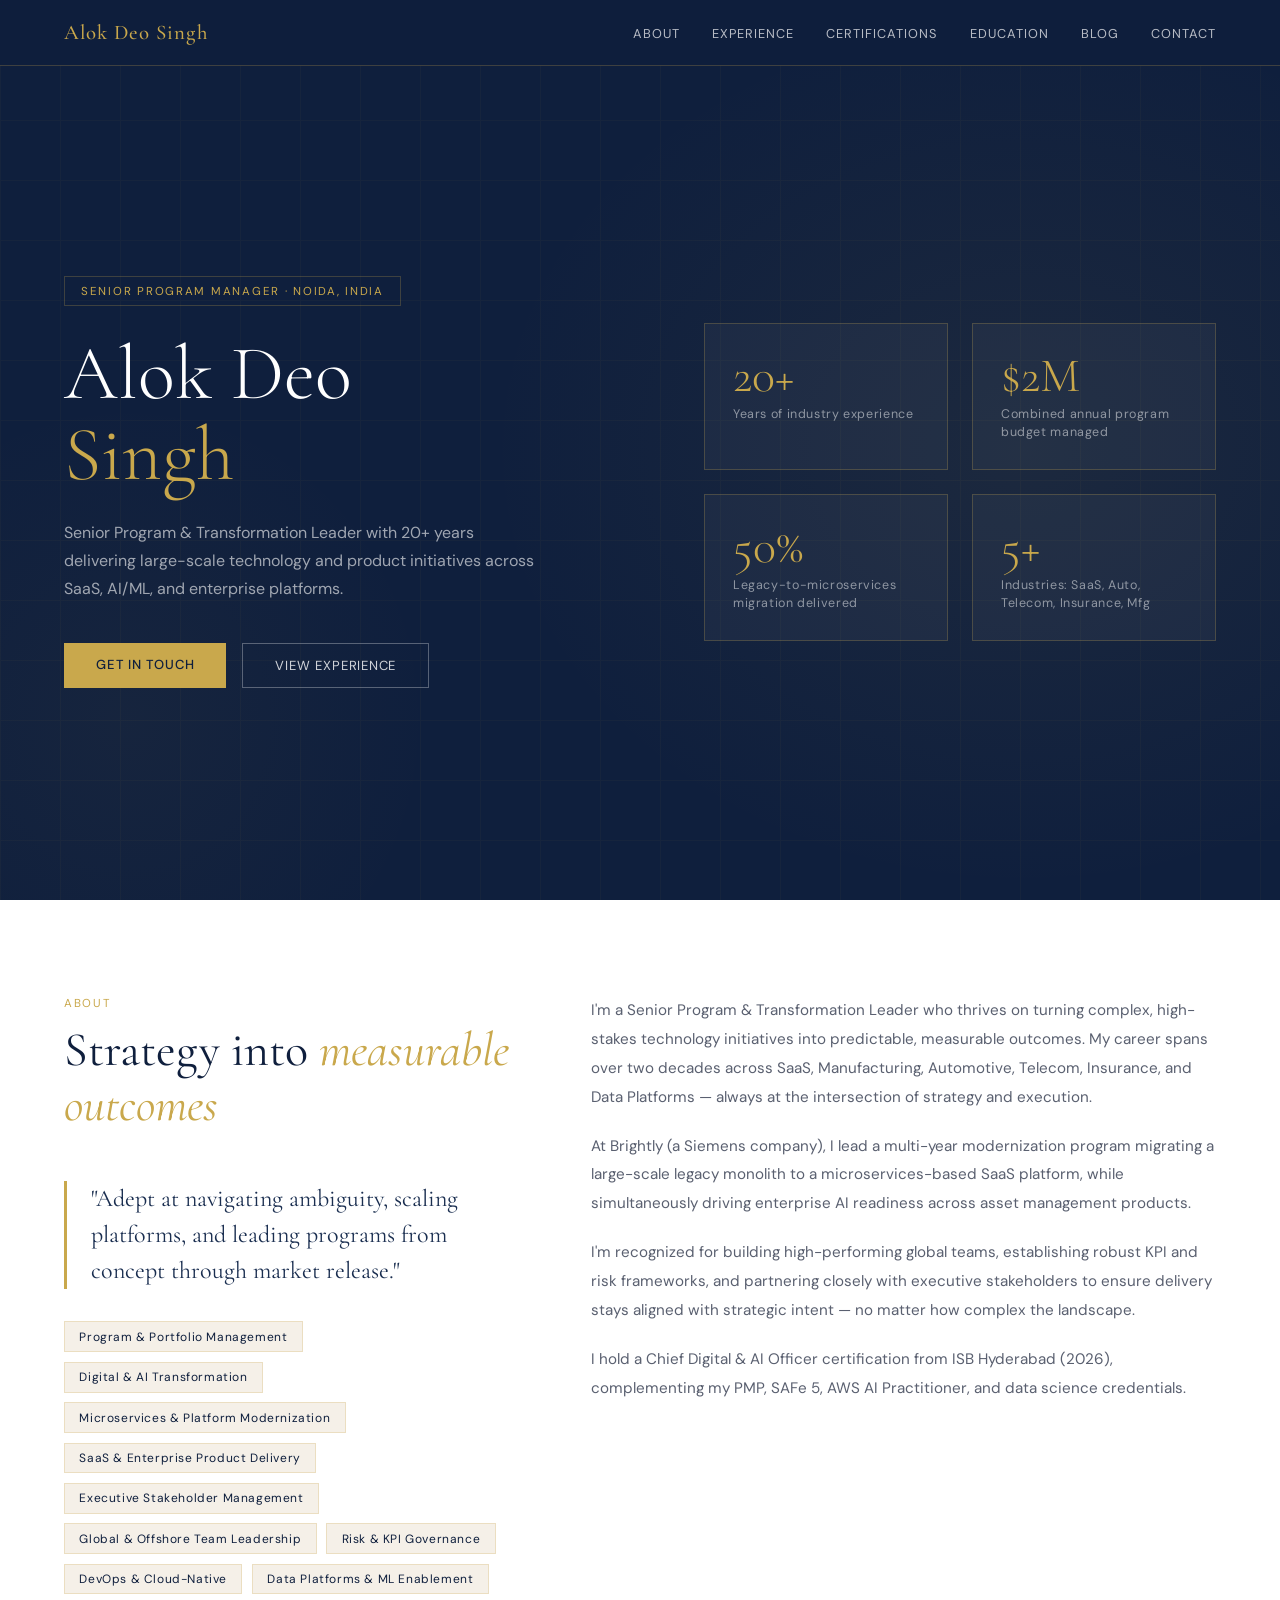
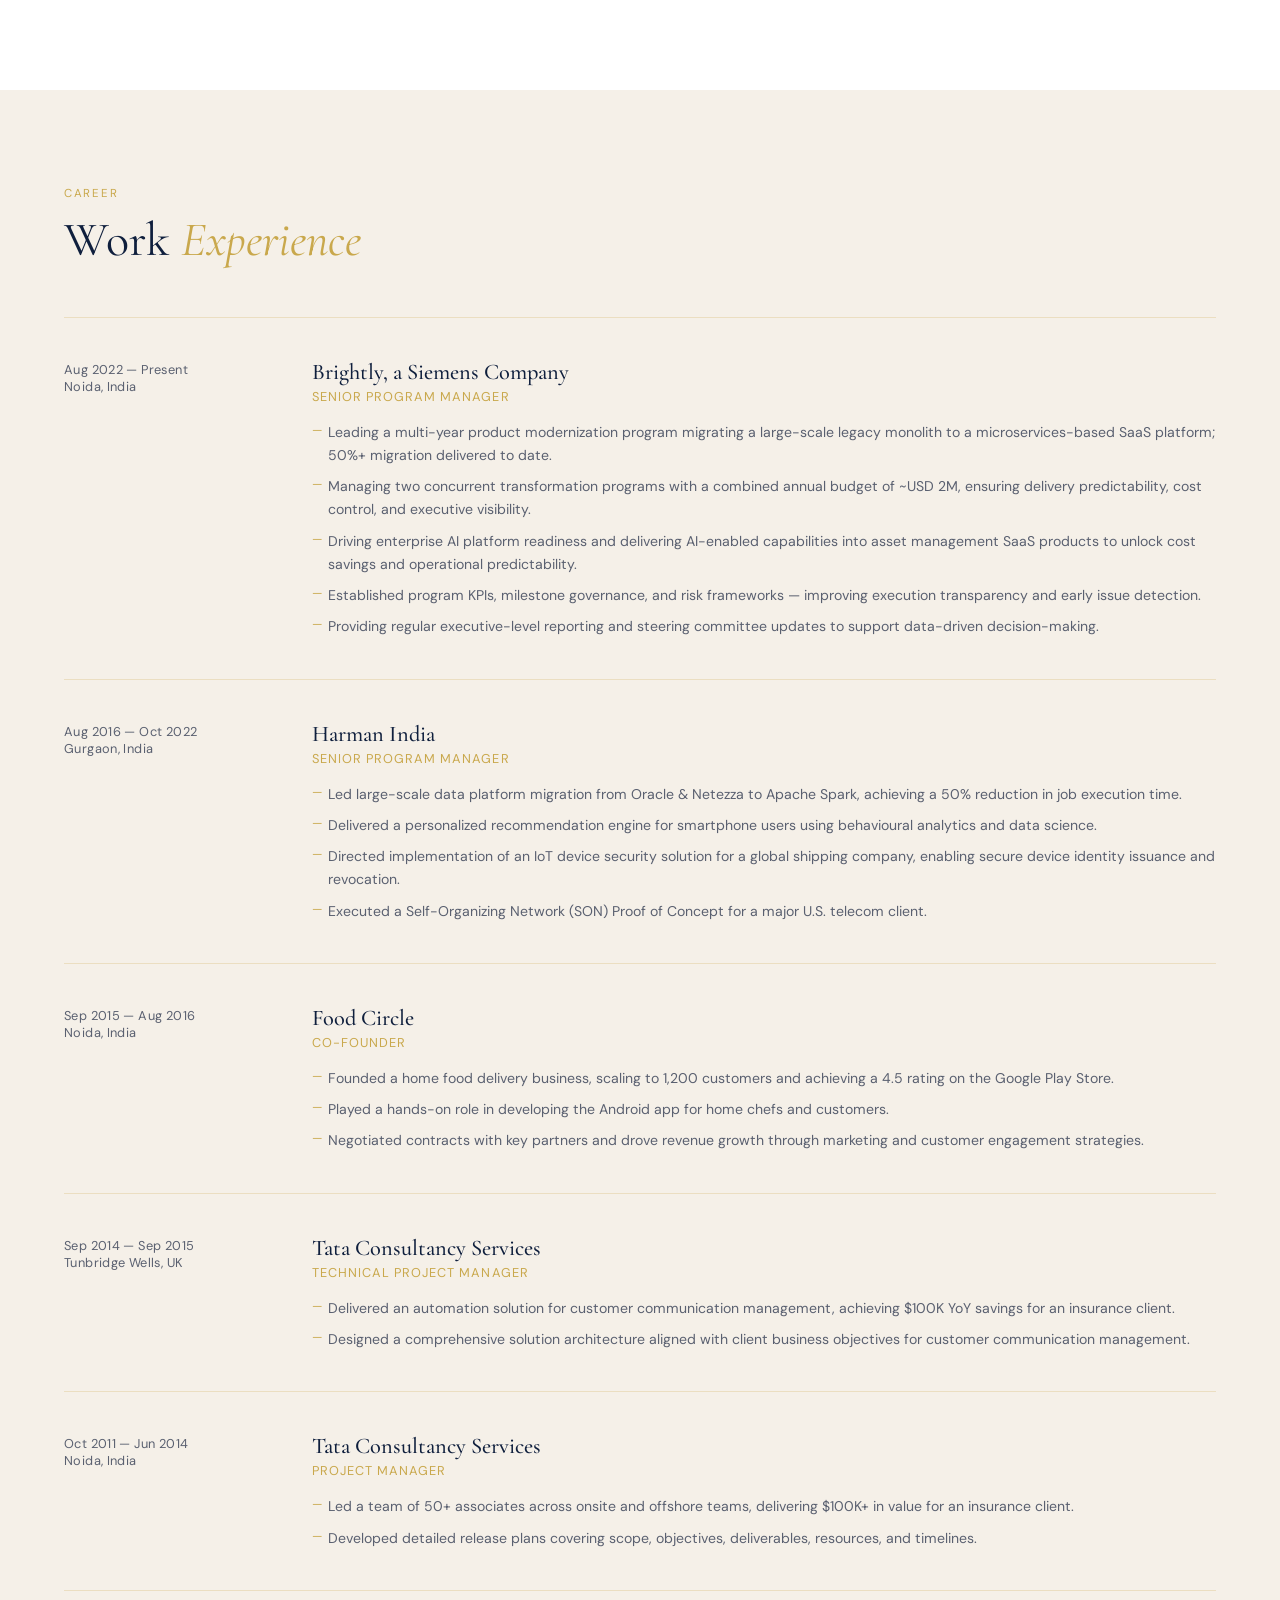
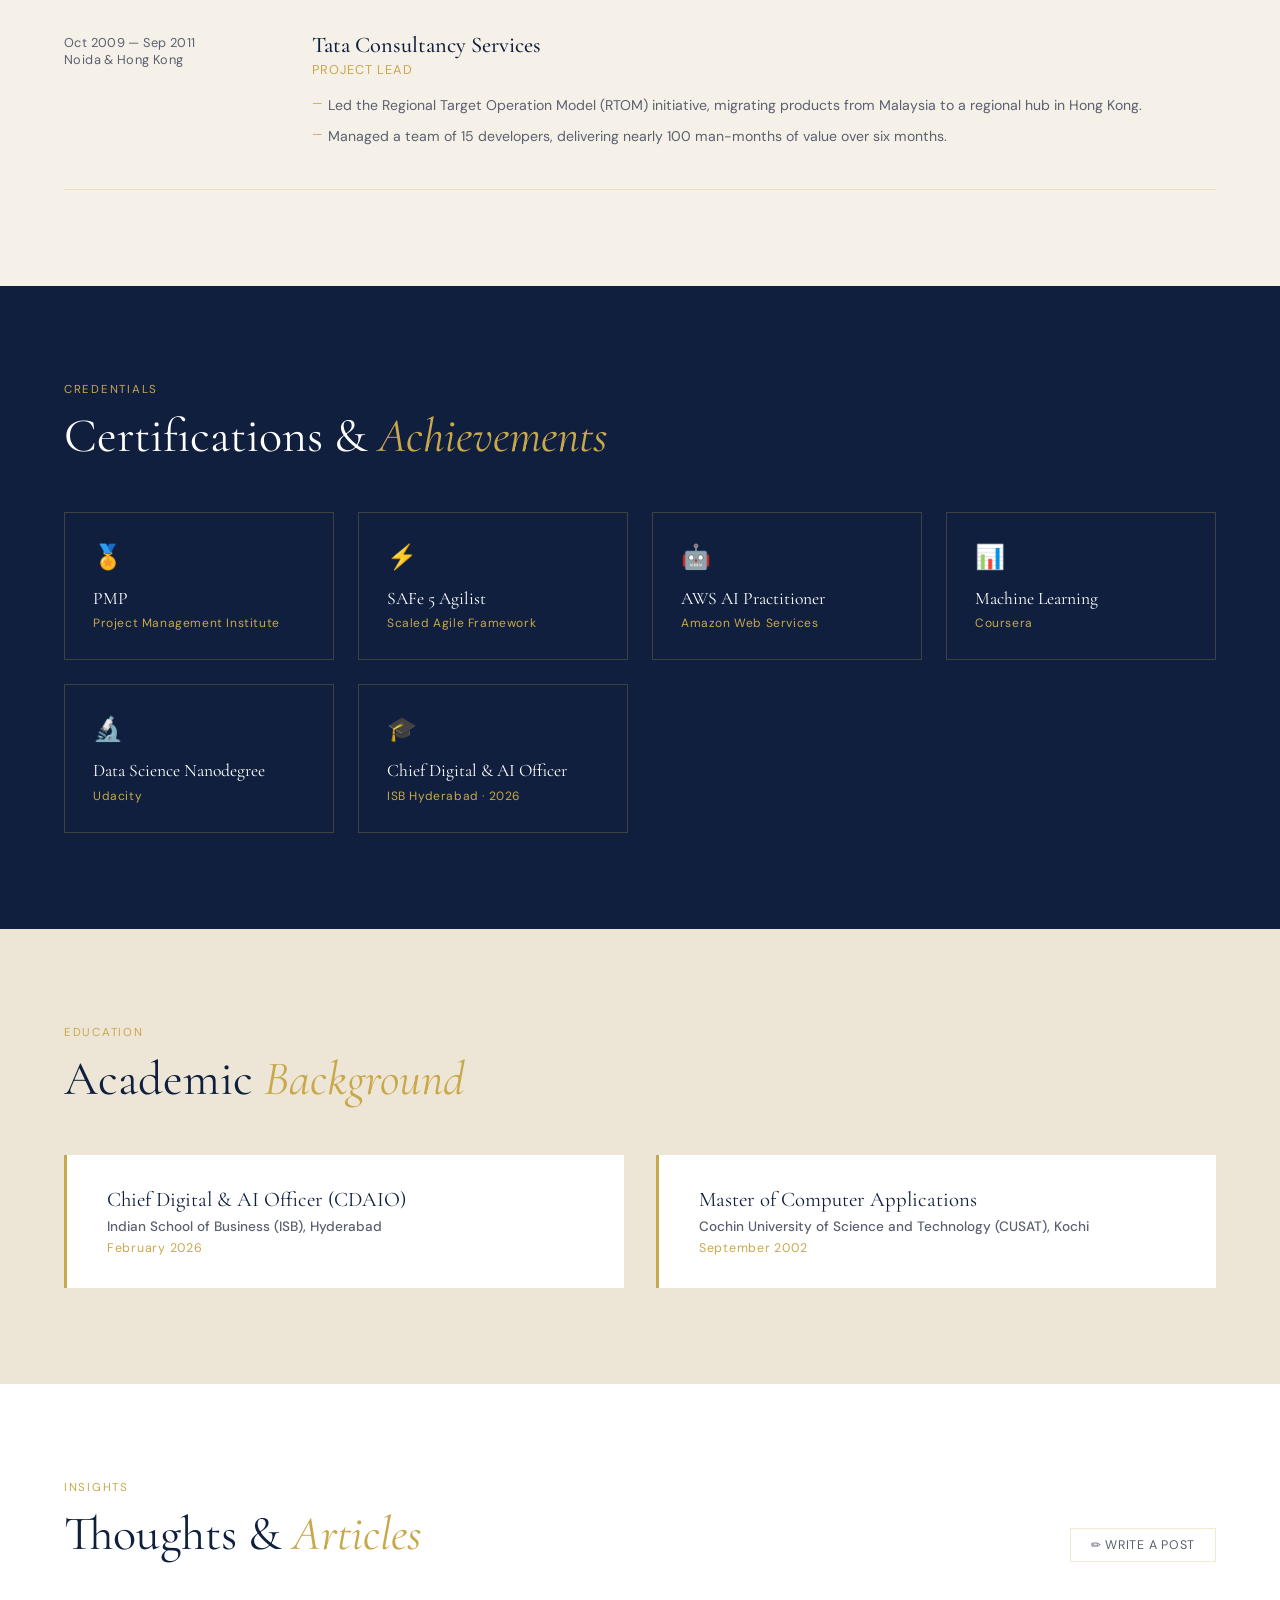
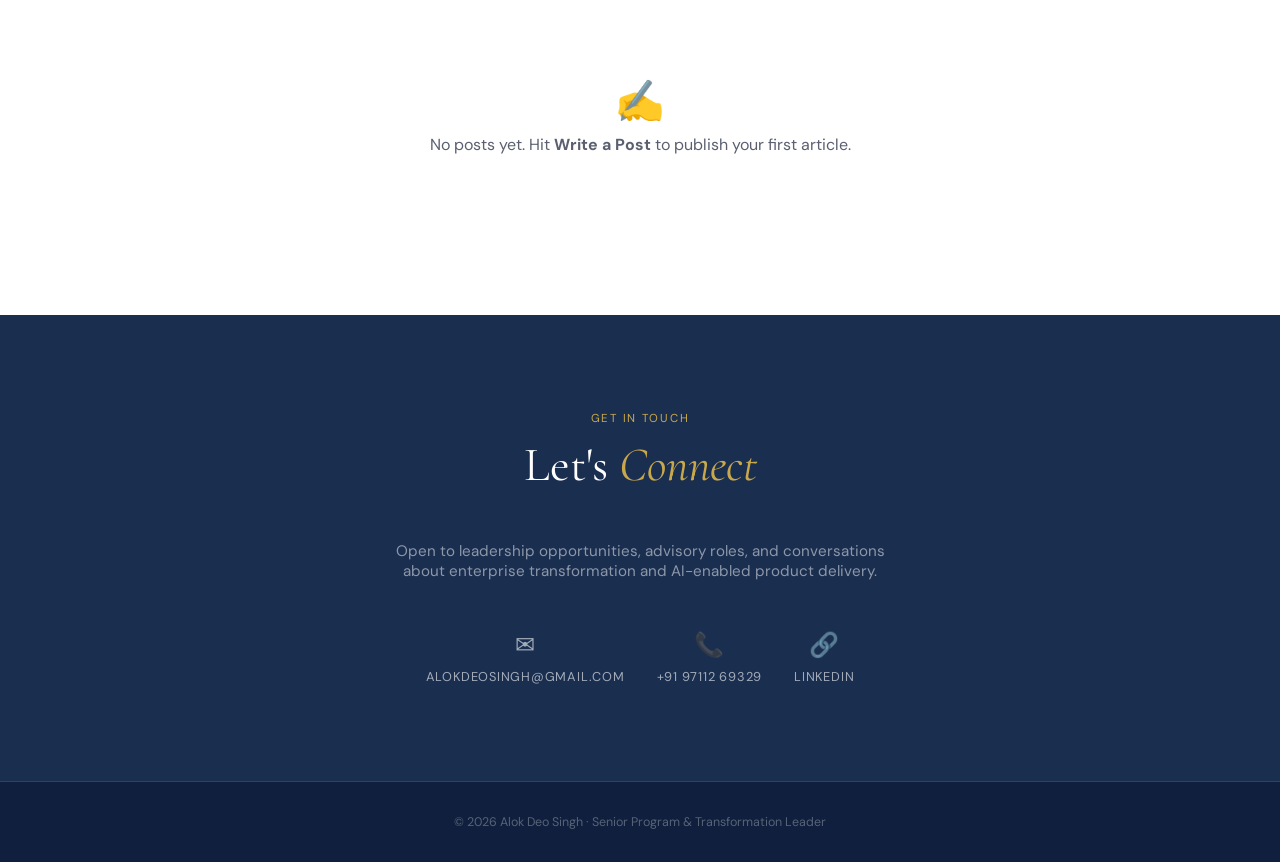
==== index.html @ 5bff9c7f "Add files via upload" ====
<!DOCTYPE html>
<html lang="en">
<head>
  <meta charset="UTF-8" />
  <meta name="viewport" content="width=device-width, initial-scale=1.0" />
  <title>Alok Deo Singh — Senior Program Manager</title>
  <meta name="description" content="Senior Program & Transformation Leader with 20+ years delivering large-scale technology and product initiatives across SaaS, AI, and enterprise platforms." />
  <link rel="preconnect" href="https://fonts.googleapis.com">
  <link rel="preconnect" href="https://fonts.gstatic.com" crossorigin>
  <link href="https://fonts.googleapis.com/css2?family=Cormorant+Garamond:wght@300;400;500;600&family=DM+Sans:wght@300;400;500&display=swap" rel="stylesheet">
  <style>
    *, *::before, *::after { box-sizing: border-box; margin: 0; padding: 0; }

    :root {
      --navy: #0f1f3d;
      --navy-mid: #1a2e50;
      --gold: #c9a84c;
      --gold-light: #e8c97a;
      --cream: #f5f0e8;
      --cream-dark: #ede6d6;
      --text: #1a1a2e;
      --text-muted: #5a6070;
      --white: #ffffff;
      --border: rgba(201,168,76,0.25);
    }

    html { scroll-behavior: smooth; }

    body {
      font-family: 'DM Sans', sans-serif;
      background: var(--cream);
      color: var(--text);
      overflow-x: hidden;
    }

    /* ── NAV ── */
    nav {
      position: fixed; top: 0; left: 0; right: 0; z-index: 100;
      display: flex; justify-content: space-between; align-items: center;
      padding: 1.25rem 4rem;
      background: rgba(15,31,61,0.96);
      backdrop-filter: blur(12px);
      border-bottom: 1px solid var(--border);
    }
    .nav-logo {
      font-family: 'Cormorant Garamond', serif;
      font-size: 1.3rem; font-weight: 500;
      color: var(--gold); letter-spacing: 0.05em;
      text-decoration: none;
    }
    .nav-links { display: flex; gap: 2rem; list-style: none; }
    .nav-links a {
      color: rgba(255,255,255,0.7); text-decoration: none;
      font-size: 0.8rem; letter-spacing: 0.08em; text-transform: uppercase;
      transition: color 0.2s;
    }
    .nav-links a:hover { color: var(--gold); }

    /* ── HERO ── */
    #hero {
      min-height: 100vh;
      background: var(--navy);
      display: grid; grid-template-columns: 1fr 1fr;
      align-items: center;
      padding: 8rem 4rem 4rem;
      position: relative; overflow: hidden;
    }
    .hero-bg {
      position: absolute; inset: 0;
      background:
        radial-gradient(ellipse 60% 70% at 80% 50%, rgba(201,168,76,0.07) 0%, transparent 70%),
        radial-gradient(ellipse 40% 60% at 10% 80%, rgba(201,168,76,0.04) 0%, transparent 60%);
    }
    .hero-grid-lines {
      position: absolute; inset: 0; opacity: 0.04;
      background-image: linear-gradient(var(--gold) 1px, transparent 1px),
        linear-gradient(90deg, var(--gold) 1px, transparent 1px);
      background-size: 60px 60px;
    }
    .hero-content { position: relative; z-index: 1; }
    .hero-tag {
      display: inline-block;
      font-size: 0.72rem; letter-spacing: 0.15em; text-transform: uppercase;
      color: var(--gold); border: 1px solid var(--border);
      padding: 0.4rem 1rem; margin-bottom: 1.75rem;
      opacity: 0; animation: fadeUp 0.7s 0.2s forwards;
    }
    .hero-name {
      font-family: 'Cormorant Garamond', serif;
      font-size: clamp(3.2rem, 6vw, 5.5rem);
      font-weight: 300; line-height: 1.05;
      color: var(--white); margin-bottom: 1.5rem;
      opacity: 0; animation: fadeUp 0.7s 0.4s forwards;
    }
    .hero-name span { color: var(--gold); display: block; }
    .hero-desc {
      font-size: 1rem; line-height: 1.75;
      color: rgba(255,255,255,0.6); max-width: 480px;
      margin-bottom: 2.5rem;
      opacity: 0; animation: fadeUp 0.7s 0.6s forwards;
    }
    .hero-ctas {
      display: flex; gap: 1rem; flex-wrap: wrap;
      opacity: 0; animation: fadeUp 0.7s 0.8s forwards;
    }
    .btn-primary {
      background: var(--gold); color: var(--navy);
      padding: 0.8rem 2rem; font-size: 0.82rem;
      letter-spacing: 0.06em; text-transform: uppercase;
      text-decoration: none; font-weight: 500;
      transition: background 0.2s, transform 0.2s;
    }
    .btn-primary:hover { background: var(--gold-light); transform: translateY(-2px); }
    .btn-outline {
      border: 1px solid rgba(255,255,255,0.3); color: rgba(255,255,255,0.8);
      padding: 0.8rem 2rem; font-size: 0.82rem;
      letter-spacing: 0.06em; text-transform: uppercase;
      text-decoration: none;
      transition: border-color 0.2s, color 0.2s, transform 0.2s;
    }
    .btn-outline:hover { border-color: var(--gold); color: var(--gold); transform: translateY(-2px); }

    .hero-stats {
      position: relative; z-index: 1;
      display: grid; grid-template-columns: 1fr 1fr;
      gap: 1.5rem; padding-left: 4rem;
      opacity: 0; animation: fadeUp 0.7s 1s forwards;
    }
    .stat-card {
      background: rgba(255,255,255,0.04);
      border: 1px solid var(--border);
      padding: 1.75rem;
    }
    .stat-num {
      font-family: 'Cormorant Garamond', serif;
      font-size: 3rem; font-weight: 300;
      color: var(--gold); line-height: 1;
      margin-bottom: 0.4rem;
    }
    .stat-label {
      font-size: 0.78rem; color: rgba(255,255,255,0.5);
      letter-spacing: 0.05em; line-height: 1.4;
    }

    /* ── SECTIONS ── */
    section { padding: 6rem 4rem; }
    .section-label {
      font-size: 0.72rem; letter-spacing: 0.15em; text-transform: uppercase;
      color: var(--gold); margin-bottom: 0.75rem;
    }
    .section-title {
      font-family: 'Cormorant Garamond', serif;
      font-size: clamp(2rem, 4vw, 3rem);
      font-weight: 400; color: var(--navy);
      line-height: 1.15; margin-bottom: 3rem;
    }
    .section-title em { font-style: italic; color: var(--gold); }

    /* ── ABOUT ── */
    #about { background: var(--white); }
    .about-grid { display: grid; grid-template-columns: 1fr 1.4fr; gap: 5rem; align-items: start; }
    .about-left { position: sticky; top: 6rem; }
    .about-tagline {
      font-family: 'Cormorant Garamond', serif;
      font-size: 1.5rem; font-weight: 400; line-height: 1.5;
      color: var(--navy-mid); margin-bottom: 2rem;
      border-left: 3px solid var(--gold); padding-left: 1.5rem;
    }
    .about-text { font-size: 0.95rem; line-height: 1.9; color: var(--text-muted); margin-bottom: 1.25rem; }
    .skills-grid { display: flex; flex-wrap: wrap; gap: 0.6rem; margin-top: 2rem; }
    .skill-tag {
      font-size: 0.75rem; letter-spacing: 0.05em;
      border: 1px solid var(--border);
      padding: 0.4rem 0.9rem; color: var(--navy);
      background: var(--cream);
    }

    /* ── EXPERIENCE ── */
    #experience { background: var(--cream); }
    .exp-list { display: flex; flex-direction: column; gap: 0; }
    .exp-item {
      display: grid; grid-template-columns: 200px 1fr;
      gap: 3rem; padding: 2.5rem 0;
      border-top: 1px solid var(--border);
      transition: background 0.2s;
    }
    .exp-item:last-child { border-bottom: 1px solid var(--border); }
    .exp-date { font-size: 0.8rem; color: var(--text-muted); padding-top: 0.2rem; letter-spacing: 0.03em; }
    .exp-company {
      font-family: 'Cormorant Garamond', serif;
      font-size: 1.4rem; color: var(--navy); font-weight: 500;
      margin-bottom: 0.2rem;
    }
    .exp-role {
      font-size: 0.8rem; color: var(--gold);
      letter-spacing: 0.08em; text-transform: uppercase;
      margin-bottom: 1rem;
    }
    .exp-bullets { list-style: none; display: flex; flex-direction: column; gap: 0.5rem; }
    .exp-bullets li {
      font-size: 0.88rem; color: var(--text-muted); line-height: 1.65;
      padding-left: 1rem; position: relative;
    }
    .exp-bullets li::before {
      content: '—'; position: absolute; left: 0;
      color: var(--gold); font-size: 0.75rem;
    }

    /* ── CERTIFICATIONS ── */
    #certifications { background: var(--navy); }
    #certifications .section-title { color: var(--white); }
    .cert-grid { display: grid; grid-template-columns: repeat(auto-fill, minmax(220px, 1fr)); gap: 1.5rem; }
    .cert-card {
      border: 1px solid var(--border);
      padding: 1.75rem;
      transition: background 0.2s, transform 0.2s;
    }
    .cert-card:hover { background: rgba(201,168,76,0.06); transform: translateY(-4px); }
    .cert-icon { font-size: 1.5rem; margin-bottom: 1rem; }
    .cert-name { font-family: 'Cormorant Garamond', serif; font-size: 1.1rem; color: var(--white); margin-bottom: 0.4rem; }
    .cert-issuer { font-size: 0.75rem; color: var(--gold); letter-spacing: 0.05em; }

    /* ── EDUCATION ── */
    #education { background: var(--cream-dark); }
    .edu-grid { display: grid; grid-template-columns: 1fr 1fr; gap: 2rem; }
    .edu-card {
      background: var(--white);
      border-left: 3px solid var(--gold);
      padding: 2rem 2.5rem;
    }
    .edu-degree { font-family: 'Cormorant Garamond', serif; font-size: 1.3rem; color: var(--navy); margin-bottom: 0.4rem; }
    .edu-school { font-size: 0.85rem; font-weight: 500; color: var(--text-muted); margin-bottom: 0.3rem; }
    .edu-year { font-size: 0.78rem; color: var(--gold); letter-spacing: 0.06em; }

    /* ── CONTACT ── */
    #contact {
      background: var(--navy-mid);
      text-align: center;
    }
    #contact .section-title { color: var(--white); }
    .contact-sub { font-size: 0.95rem; color: rgba(255,255,255,0.5); margin-bottom: 3rem; max-width: 500px; margin-left: auto; margin-right: auto; }
    .contact-links { display: flex; justify-content: center; gap: 2rem; flex-wrap: wrap; }
    .contact-link {
      display: flex; flex-direction: column; align-items: center; gap: 0.5rem;
      color: rgba(255,255,255,0.6); text-decoration: none;
      font-size: 0.8rem; letter-spacing: 0.06em; text-transform: uppercase;
      transition: color 0.2s;
    }
    .contact-link .ci { font-size: 1.5rem; }
    .contact-link:hover { color: var(--gold); }

    /* ── BLOG ── */
    #blog { background: var(--white); }
    .blog-header { display: flex; justify-content: space-between; align-items: flex-end; margin-bottom: 3rem; flex-wrap: wrap; gap: 1rem; }
    .blog-grid { display: grid; grid-template-columns: repeat(auto-fill, minmax(320px, 1fr)); gap: 2rem; }
    .blog-card {
      border: 1px solid var(--border); background: var(--cream);
      cursor: pointer; transition: transform 0.2s, box-shadow 0.2s;
      display: flex; flex-direction: column;
    }
    .blog-card:hover { transform: translateY(-4px); box-shadow: 0 12px 40px rgba(15,31,61,0.1); }
    .blog-card-img {
      width: 100%; height: 180px; object-fit: cover;
      background: var(--navy); display: flex; align-items: center; justify-content: center;
      font-size: 3rem;
    }
    .blog-card-body { padding: 1.5rem; flex: 1; display: flex; flex-direction: column; }
    .blog-meta { display: flex; gap: 0.75rem; align-items: center; margin-bottom: 0.75rem; flex-wrap: wrap; }
    .blog-tag {
      font-size: 0.68rem; letter-spacing: 0.08em; text-transform: uppercase;
      background: var(--navy); color: var(--gold); padding: 0.25rem 0.6rem;
    }
    .blog-date { font-size: 0.75rem; color: var(--text-muted); }
    .blog-title { font-family: 'Cormorant Garamond', serif; font-size: 1.25rem; color: var(--navy); margin-bottom: 0.6rem; line-height: 1.3; }
    .blog-excerpt { font-size: 0.85rem; color: var(--text-muted); line-height: 1.7; flex: 1; }
    .blog-read { margin-top: 1.25rem; font-size: 0.78rem; color: var(--gold); letter-spacing: 0.06em; text-transform: uppercase; }

    /* Blog modal */
    .blog-modal-overlay {
      display: none; position: fixed; inset: 0; z-index: 200;
      background: rgba(15,31,61,0.85); backdrop-filter: blur(6px);
      align-items: center; justify-content: center; padding: 2rem;
    }
    .blog-modal-overlay.open { display: flex; }
    .blog-modal {
      background: var(--white); max-width: 720px; width: 100%;
      max-height: 85vh; overflow-y: auto;
      padding: 3rem; position: relative;
    }
    .modal-close {
      position: absolute; top: 1.25rem; right: 1.25rem;
      background: none; border: none; font-size: 1.5rem;
      cursor: pointer; color: var(--text-muted);
      transition: color 0.2s;
    }
    .modal-close:hover { color: var(--navy); }
    .modal-tag { font-size: 0.7rem; letter-spacing: 0.1em; text-transform: uppercase; color: var(--gold); margin-bottom: 0.75rem; }
    .modal-title { font-family: 'Cormorant Garamond', serif; font-size: 2rem; color: var(--navy); margin-bottom: 0.5rem; line-height: 1.2; }
    .modal-date { font-size: 0.8rem; color: var(--text-muted); margin-bottom: 2rem; padding-bottom: 1.5rem; border-bottom: 1px solid var(--border); }
    .modal-body { font-size: 0.95rem; line-height: 1.9; color: var(--text-muted); white-space: pre-wrap; }

    /* Admin panel */
    .admin-toggle {
      background: none; border: 1px solid var(--border);
      color: var(--text-muted); font-size: 0.78rem;
      letter-spacing: 0.06em; text-transform: uppercase;
      padding: 0.5rem 1.25rem; cursor: pointer;
      transition: all 0.2s; font-family: 'DM Sans', sans-serif;
    }
    .admin-toggle:hover { border-color: var(--gold); color: var(--gold); }
    .admin-panel {
      display: none; background: var(--cream-dark);
      border: 1px solid var(--border); padding: 2rem;
      margin-bottom: 2.5rem;
    }
    .admin-panel.open { display: block; }
    .admin-panel h3 { font-family: 'Cormorant Garamond', serif; font-size: 1.3rem; color: var(--navy); margin-bottom: 1.5rem; }
    .admin-field { margin-bottom: 1rem; }
    .admin-field label { display: block; font-size: 0.75rem; letter-spacing: 0.07em; text-transform: uppercase; color: var(--text-muted); margin-bottom: 0.4rem; }
    .admin-field input, .admin-field textarea, .admin-field select {
      width: 100%; padding: 0.65rem 0.9rem;
      border: 1px solid var(--border); background: var(--white);
      font-family: 'DM Sans', sans-serif; font-size: 0.9rem;
      color: var(--text); outline: none;
      transition: border-color 0.2s;
    }
    .admin-field input:focus, .admin-field textarea:focus { border-color: var(--gold); }
    .admin-field textarea { min-height: 180px; resize: vertical; }
    .admin-row { display: grid; grid-template-columns: 1fr 1fr; gap: 1rem; }
    .btn-publish {
      background: var(--navy); color: var(--gold);
      border: none; padding: 0.75rem 2rem;
      font-size: 0.82rem; letter-spacing: 0.07em; text-transform: uppercase;
      cursor: pointer; font-family: 'DM Sans', sans-serif;
      transition: background 0.2s;
    }
    .btn-publish:hover { background: var(--navy-mid); }
    .btn-delete {
      background: none; border: 1px solid #e05a5a; color: #e05a5a;
      font-size: 0.7rem; padding: 0.2rem 0.6rem; cursor: pointer;
      letter-spacing: 0.05em; font-family: 'DM Sans', sans-serif;
      transition: all 0.2s; margin-top: 0.75rem; display: inline-block;
    }
    .btn-delete:hover { background: #e05a5a; color: white; }
    .empty-state { text-align: center; padding: 4rem 2rem; color: var(--text-muted); grid-column: 1/-1; }
    .empty-state p { font-size: 1rem; margin-top: 0.5rem; }

    /* ── FOOTER ── */
    footer {
      background: var(--navy);
      text-align: center; padding: 2rem;
      font-size: 0.78rem; color: rgba(255,255,255,0.3);
      border-top: 1px solid var(--border);
    }

    /* ── ANIMATIONS ── */
    @keyframes fadeUp {
      from { opacity: 0; transform: translateY(24px); }
      to   { opacity: 1; transform: translateY(0); }
    }

    /* ── RESPONSIVE ── */
    @media (max-width: 900px) {
      nav { padding: 1rem 1.5rem; }
      .nav-links { display: none; }
      #hero { grid-template-columns: 1fr; padding: 6rem 1.5rem 3rem; }
      .hero-stats { padding-left: 0; margin-top: 3rem; }
      section { padding: 4rem 1.5rem; }
      .about-grid { grid-template-columns: 1fr; gap: 2.5rem; }
      .about-left { position: static; }
      .exp-item { grid-template-columns: 1fr; gap: 0.5rem; }
      .edu-grid { grid-template-columns: 1fr; }
    }
  </style>
</head>
<body>

<!-- NAV -->
<nav>
  <a class="nav-logo" href="#">Alok Deo Singh</a>
  <ul class="nav-links">
    <li><a href="#about">About</a></li>
    <li><a href="#experience">Experience</a></li>
    <li><a href="#certifications">Certifications</a></li>
    <li><a href="#education">Education</a></li>
    <li><a href="#blog">Blog</a></li>
    <li><a href="#contact">Contact</a></li>
  </ul>
</nav>

<!-- HERO -->
<section id="hero">
  <div class="hero-bg"></div>
  <div class="hero-grid-lines"></div>
  <div class="hero-content">
    <div class="hero-tag">Senior Program Manager · Noida, India</div>
    <h1 class="hero-name">Alok Deo<span>Singh</span></h1>
    <p class="hero-desc">Senior Program & Transformation Leader with 20+ years delivering large-scale technology and product initiatives across SaaS, AI/ML, and enterprise platforms.</p>
    <div class="hero-ctas">
      <a href="mailto:alokdeosingh@gmail.com" class="btn-primary">Get in Touch</a>
      <a href="#experience" class="btn-outline">View Experience</a>
    </div>
  </div>
  <div class="hero-stats">
    <div class="stat-card">
      <div class="stat-num">20+</div>
      <div class="stat-label">Years of industry experience</div>
    </div>
    <div class="stat-card">
      <div class="stat-num">$2M</div>
      <div class="stat-label">Combined annual program budget managed</div>
    </div>
    <div class="stat-card">
      <div class="stat-num">50%</div>
      <div class="stat-label">Legacy-to-microservices migration delivered</div>
    </div>
    <div class="stat-card">
      <div class="stat-num">5+</div>
      <div class="stat-label">Industries: SaaS, Auto, Telecom, Insurance, Mfg</div>
    </div>
  </div>
</section>

<!-- ABOUT -->
<section id="about">
  <div class="about-grid">
    <div class="about-left">
      <div class="section-label">About</div>
      <h2 class="section-title">Strategy into <em>measurable outcomes</em></h2>
      <blockquote class="about-tagline">"Adept at navigating ambiguity, scaling platforms, and leading programs from concept through market release."</blockquote>
      <div class="skills-grid">
        <span class="skill-tag">Program & Portfolio Management</span>
        <span class="skill-tag">Digital & AI Transformation</span>
        <span class="skill-tag">Microservices & Platform Modernization</span>
        <span class="skill-tag">SaaS & Enterprise Product Delivery</span>
        <span class="skill-tag">Executive Stakeholder Management</span>
        <span class="skill-tag">Global & Offshore Team Leadership</span>
        <span class="skill-tag">Risk & KPI Governance</span>
        <span class="skill-tag">DevOps & Cloud-Native</span>
        <span class="skill-tag">Data Platforms & ML Enablement</span>
      </div>
    </div>
    <div>
      <p class="about-text">I'm a Senior Program & Transformation Leader who thrives on turning complex, high-stakes technology initiatives into predictable, measurable outcomes. My career spans over two decades across SaaS, Manufacturing, Automotive, Telecom, Insurance, and Data Platforms — always at the intersection of strategy and execution.</p>
      <p class="about-text">At Brightly (a Siemens company), I lead a multi-year modernization program migrating a large-scale legacy monolith to a microservices-based SaaS platform, while simultaneously driving enterprise AI readiness across asset management products.</p>
      <p class="about-text">I'm recognized for building high-performing global teams, establishing robust KPI and risk frameworks, and partnering closely with executive stakeholders to ensure delivery stays aligned with strategic intent — no matter how complex the landscape.</p>
      <p class="about-text">I hold a Chief Digital & AI Officer certification from ISB Hyderabad (2026), complementing my PMP, SAFe 5, AWS AI Practitioner, and data science credentials.</p>
    </div>
  </div>
</section>

<!-- EXPERIENCE -->
<section id="experience">
  <div class="section-label">Career</div>
  <h2 class="section-title">Work <em>Experience</em></h2>
  <div class="exp-list">

    <div class="exp-item">
      <div class="exp-date">Aug 2022 — Present<br>Noida, India</div>
      <div>
        <div class="exp-company">Brightly, a Siemens Company</div>
        <div class="exp-role">Senior Program Manager</div>
        <ul class="exp-bullets">
          <li>Leading a multi-year product modernization program migrating a large-scale legacy monolith to a microservices-based SaaS platform; 50%+ migration delivered to date.</li>
          <li>Managing two concurrent transformation programs with a combined annual budget of ~USD 2M, ensuring delivery predictability, cost control, and executive visibility.</li>
          <li>Driving enterprise AI platform readiness and delivering AI-enabled capabilities into asset management SaaS products to unlock cost savings and operational predictability.</li>
          <li>Established program KPIs, milestone governance, and risk frameworks — improving execution transparency and early issue detection.</li>
          <li>Providing regular executive-level reporting and steering committee updates to support data-driven decision-making.</li>
        </ul>
      </div>
    </div>

    <div class="exp-item">
      <div class="exp-date">Aug 2016 — Oct 2022<br>Gurgaon, India</div>
      <div>
        <div class="exp-company">Harman India</div>
        <div class="exp-role">Senior Program Manager</div>
        <ul class="exp-bullets">
          <li>Led large-scale data platform migration from Oracle & Netezza to Apache Spark, achieving a 50% reduction in job execution time.</li>
          <li>Delivered a personalized recommendation engine for smartphone users using behavioural analytics and data science.</li>
          <li>Directed implementation of an IoT device security solution for a global shipping company, enabling secure device identity issuance and revocation.</li>
          <li>Executed a Self-Organizing Network (SON) Proof of Concept for a major U.S. telecom client.</li>
        </ul>
      </div>
    </div>

    <div class="exp-item">
      <div class="exp-date">Sep 2015 — Aug 2016<br>Noida, India</div>
      <div>
        <div class="exp-company">Food Circle</div>
        <div class="exp-role">Co-Founder</div>
        <ul class="exp-bullets">
          <li>Founded a home food delivery business, scaling to 1,200 customers and achieving a 4.5 rating on the Google Play Store.</li>
          <li>Played a hands-on role in developing the Android app for home chefs and customers.</li>
          <li>Negotiated contracts with key partners and drove revenue growth through marketing and customer engagement strategies.</li>
        </ul>
      </div>
    </div>

    <div class="exp-item">
      <div class="exp-date">Sep 2014 — Sep 2015<br>Tunbridge Wells, UK</div>
      <div>
        <div class="exp-company">Tata Consultancy Services</div>
        <div class="exp-role">Technical Project Manager</div>
        <ul class="exp-bullets">
          <li>Delivered an automation solution for customer communication management, achieving $100K YoY savings for an insurance client.</li>
          <li>Designed a comprehensive solution architecture aligned with client business objectives for customer communication management.</li>
        </ul>
      </div>
    </div>

    <div class="exp-item">
      <div class="exp-date">Oct 2011 — Jun 2014<br>Noida, India</div>
      <div>
        <div class="exp-company">Tata Consultancy Services</div>
        <div class="exp-role">Project Manager</div>
        <ul class="exp-bullets">
          <li>Led a team of 50+ associates across onsite and offshore teams, delivering $100K+ in value for an insurance client.</li>
          <li>Developed detailed release plans covering scope, objectives, deliverables, resources, and timelines.</li>
        </ul>
      </div>
    </div>

    <div class="exp-item">
      <div class="exp-date">Oct 2009 — Sep 2011<br>Noida & Hong Kong</div>
      <div>
        <div class="exp-company">Tata Consultancy Services</div>
        <div class="exp-role">Project Lead</div>
        <ul class="exp-bullets">
          <li>Led the Regional Target Operation Model (RTOM) initiative, migrating products from Malaysia to a regional hub in Hong Kong.</li>
          <li>Managed a team of 15 developers, delivering nearly 100 man-months of value over six months.</li>
        </ul>
      </div>
    </div>

  </div>
</section>

<!-- CERTIFICATIONS -->
<section id="certifications">
  <div class="section-label">Credentials</div>
  <h2 class="section-title" style="color:var(--white);">Certifications & <em>Achievements</em></h2>
  <div class="cert-grid">
    <div class="cert-card">
      <div class="cert-icon">🏅</div>
      <div class="cert-name">PMP</div>
      <div class="cert-issuer">Project Management Institute</div>
    </div>
    <div class="cert-card">
      <div class="cert-icon">⚡</div>
      <div class="cert-name">SAFe 5 Agilist</div>
      <div class="cert-issuer">Scaled Agile Framework</div>
    </div>
    <div class="cert-card">
      <div class="cert-icon">🤖</div>
      <div class="cert-name">AWS AI Practitioner</div>
      <div class="cert-issuer">Amazon Web Services</div>
    </div>
    <div class="cert-card">
      <div class="cert-icon">📊</div>
      <div class="cert-name">Machine Learning</div>
      <div class="cert-issuer">Coursera</div>
    </div>
    <div class="cert-card">
      <div class="cert-icon">🔬</div>
      <div class="cert-name">Data Science Nanodegree</div>
      <div class="cert-issuer">Udacity</div>
    </div>
    <div class="cert-card">
      <div class="cert-icon">🎓</div>
      <div class="cert-name">Chief Digital & AI Officer</div>
      <div class="cert-issuer">ISB Hyderabad · 2026</div>
    </div>
  </div>
</section>

<!-- EDUCATION -->
<section id="education">
  <div class="section-label">Education</div>
  <h2 class="section-title">Academic <em>Background</em></h2>
  <div class="edu-grid">
    <div class="edu-card">
      <div class="edu-degree">Chief Digital & AI Officer (CDAIO)</div>
      <div class="edu-school">Indian School of Business (ISB), Hyderabad</div>
      <div class="edu-year">February 2026</div>
    </div>
    <div class="edu-card">
      <div class="edu-degree">Master of Computer Applications</div>
      <div class="edu-school">Cochin University of Science and Technology (CUSAT), Kochi</div>
      <div class="edu-year">September 2002</div>
    </div>
  </div>
</section>

<!-- BLOG -->
<section id="blog">
  <div class="blog-header">
    <div>
      <div class="section-label">Insights</div>
      <h2 class="section-title" style="margin-bottom:0">Thoughts & <em>Articles</em></h2>
    </div>
    <button class="admin-toggle" onclick="toggleAdmin()">✏ Write a Post</button>
  </div>

  <!-- Admin panel -->
  <div class="admin-panel" id="adminPanel">
    <h3>New Blog Post</h3>
    <div class="admin-row">
      <div class="admin-field">
        <label>Title *</label>
        <input type="text" id="postTitle" placeholder="e.g. Why KPI governance matters" />
      </div>
      <div class="admin-field">
        <label>Category</label>
        <select id="postCategory">
          <option>Program Management</option>
          <option>AI & Digital</option>
          <option>Leadership</option>
          <option>SaaS & Product</option>
          <option>Career</option>
          <option>Reflection</option>
        </select>
      </div>
    </div>
    <div class="admin-field">
      <label>Excerpt (1–2 sentences shown on card)</label>
      <input type="text" id="postExcerpt" placeholder="Short preview of your post..." />
    </div>
    <div class="admin-field">
      <label>Full Content *</label>
      <textarea id="postContent" placeholder="Write your full post here..."></textarea>
    </div>
    <div class="admin-field">
      <label>Emoji / Icon (shown on card)</label>
      <input type="text" id="postEmoji" placeholder="e.g. 🚀" style="width:80px" />
    </div>
    <button class="btn-publish" onclick="publishPost()">Publish Post</button>
  </div>

  <!-- Blog grid -->
  <div class="blog-grid" id="blogGrid">
    <div class="empty-state" id="emptyState">
      <div style="font-size:2.5rem">✍️</div>
      <p>No posts yet. Hit <strong>Write a Post</strong> to publish your first article.</p>
    </div>
  </div>
</section>

<!-- Blog Modal -->
<div class="blog-modal-overlay" id="blogModal" onclick="closeModal(event)">
  <div class="blog-modal">
    <button class="modal-close" onclick="closeBlogModal()">✕</button>
    <div class="modal-tag" id="modalTag"></div>
    <h2 class="modal-title" id="modalTitle"></h2>
    <div class="modal-date" id="modalDate"></div>
    <div class="modal-body" id="modalBody"></div>
  </div>
</div>

<!-- CONTACT -->

<section id="contact">
  <div class="section-label">Get in Touch</div>
  <h2 class="section-title">Let's <em>Connect</em></h2>
  <p class="contact-sub">Open to leadership opportunities, advisory roles, and conversations about enterprise transformation and AI-enabled product delivery.</p>
  <div class="contact-links">
    <a href="mailto:alokdeosingh@gmail.com" class="contact-link">
      <span class="ci">✉</span>
      <span>alokdeosingh@gmail.com</span>
    </a>
    <a href="tel:+919711269329" class="contact-link">
      <span class="ci">📞</span>
      <span>+91 97112 69329</span>
    </a>
    <a href="https://linkedin.com/in/alokdeosingh" target="_blank" class="contact-link">
      <span class="ci">🔗</span>
      <span>LinkedIn</span>
    </a>
  </div>
</section>

<!-- FOOTER -->
<footer>
  <p>© 2026 Alok Deo Singh · Senior Program & Transformation Leader</p>
</footer>

<script>
  // ── STORAGE KEY ──
  const STORAGE_KEY = 'alok_blog_posts';

  // ── LOAD POSTS ──
  function loadPosts() {
    try {
      const raw = localStorage.getItem(STORAGE_KEY);
      return raw ? JSON.parse(raw) : [];
    } catch { return []; }
  }

  function savePosts(posts) {
    localStorage.setItem(STORAGE_KEY, JSON.stringify(posts));
  }

  // ── RENDER ──
  function renderPosts() {
    const posts = loadPosts();
    const grid = document.getElementById('blogGrid');
    const empty = document.getElementById('emptyState');
    // Remove old cards (keep empty state)
    grid.querySelectorAll('.blog-card').forEach(c => c.remove());

    if (posts.length === 0) {
      empty.style.display = 'block';
      return;
    }
    empty.style.display = 'none';

    [...posts].reverse().forEach((post, idx) => {
      const realIdx = posts.length - 1 - idx;
      const card = document.createElement('div');
      card.className = 'blog-card';
      card.innerHTML = `
        <div class="blog-card-img">${post.emoji || '📝'}</div>
        <div class="blog-card-body">
          <div class="blog-meta">
            <span class="blog-tag">${post.category}</span>
            <span class="blog-date">${post.date}</span>
          </div>
          <div class="blog-title">${post.title}</div>
          <div class="blog-excerpt">${post.excerpt || post.content.slice(0, 120) + '...'}</div>
          <div class="blog-read">Read more →</div>
          <button class="btn-delete" onclick="deletePost(event, ${realIdx})">🗑 Delete</button>
        </div>
      `;
      card.querySelector('.blog-read').addEventListener('click', () => openPost(realIdx));
      card.querySelector('.blog-title').addEventListener('click', () => openPost(realIdx));
      grid.appendChild(card);
    });
  }

  // ── OPEN POST ──
  function openPost(idx) {
    const posts = loadPosts();
    const post = posts[idx];
    document.getElementById('modalTag').textContent = post.category;
    document.getElementById('modalTitle').textContent = post.title;
    document.getElementById('modalDate').textContent = post.date;
    document.getElementById('modalBody').textContent = post.content;
    document.getElementById('blogModal').classList.add('open');
    document.body.style.overflow = 'hidden';
  }

  function closeModal(e) {
    if (e.target === document.getElementById('blogModal')) closeBlogModal();
  }
  function closeBlogModal() {
    document.getElementById('blogModal').classList.remove('open');
    document.body.style.overflow = '';
  }

  // ── PUBLISH ──
  function publishPost() {
    const title = document.getElementById('postTitle').value.trim();
    const content = document.getElementById('postContent').value.trim();
    if (!title || !content) { alert('Title and content are required.'); return; }

    const posts = loadPosts();
    posts.push({
      title,
      category: document.getElementById('postCategory').value,
      excerpt: document.getElementById('postExcerpt').value.trim(),
      content,
      emoji: document.getElementById('postEmoji').value.trim() || '📝',
      date: new Date().toLocaleDateString('en-IN', { day: 'numeric', month: 'long', year: 'numeric' })
    });
    savePosts(posts);
    // Clear form
    ['postTitle','postExcerpt','postContent','postEmoji'].forEach(id => document.getElementById(id).value = '');
    document.getElementById('adminPanel').classList.remove('open');
    renderPosts();
  }

  // ── DELETE ──
  function deletePost(e, idx) {
    e.stopPropagation();
    if (!confirm('Delete this post?')) return;
    const posts = loadPosts();
    posts.splice(idx, 1);
    savePosts(posts);
    renderPosts();
  }

  // ── TOGGLE ADMIN ──
  function toggleAdmin() {
    document.getElementById('adminPanel').classList.toggle('open');
  }

  // ── INIT ──
  renderPosts();
</script>
</body>
</html>
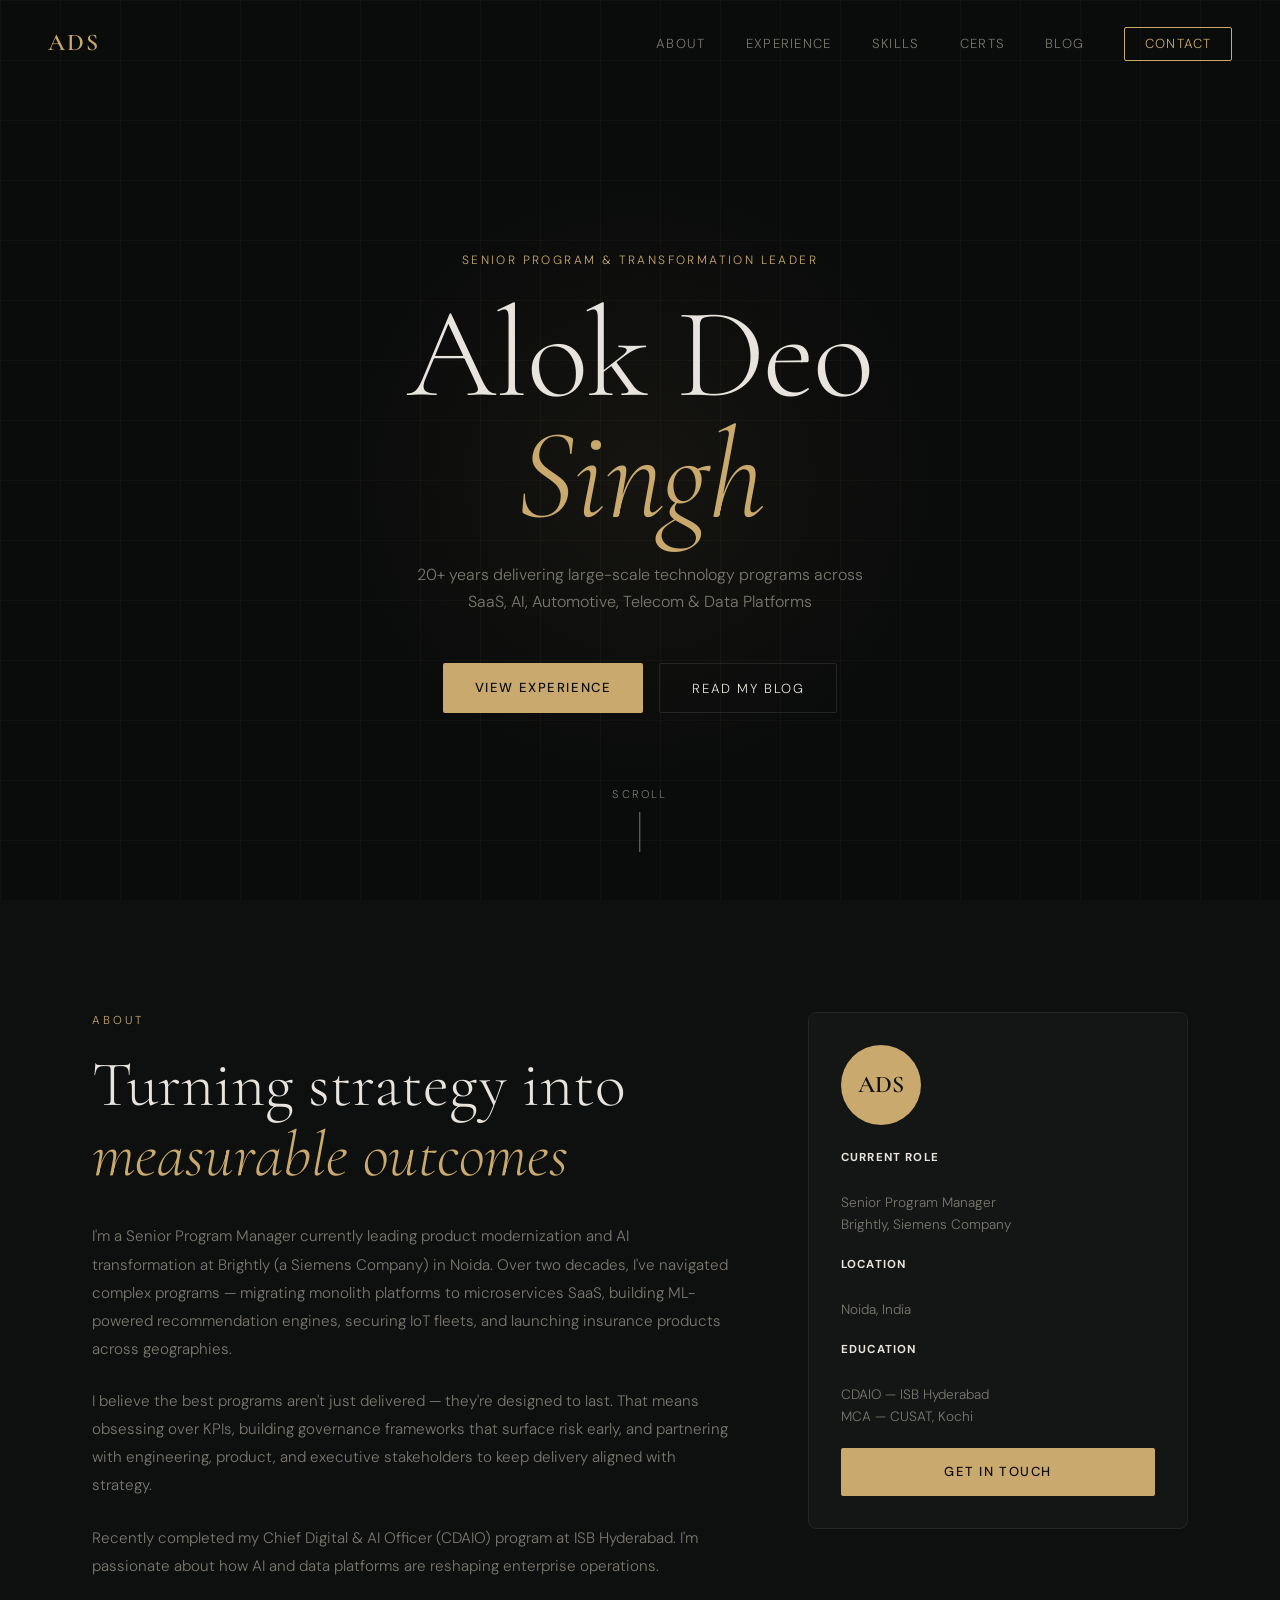
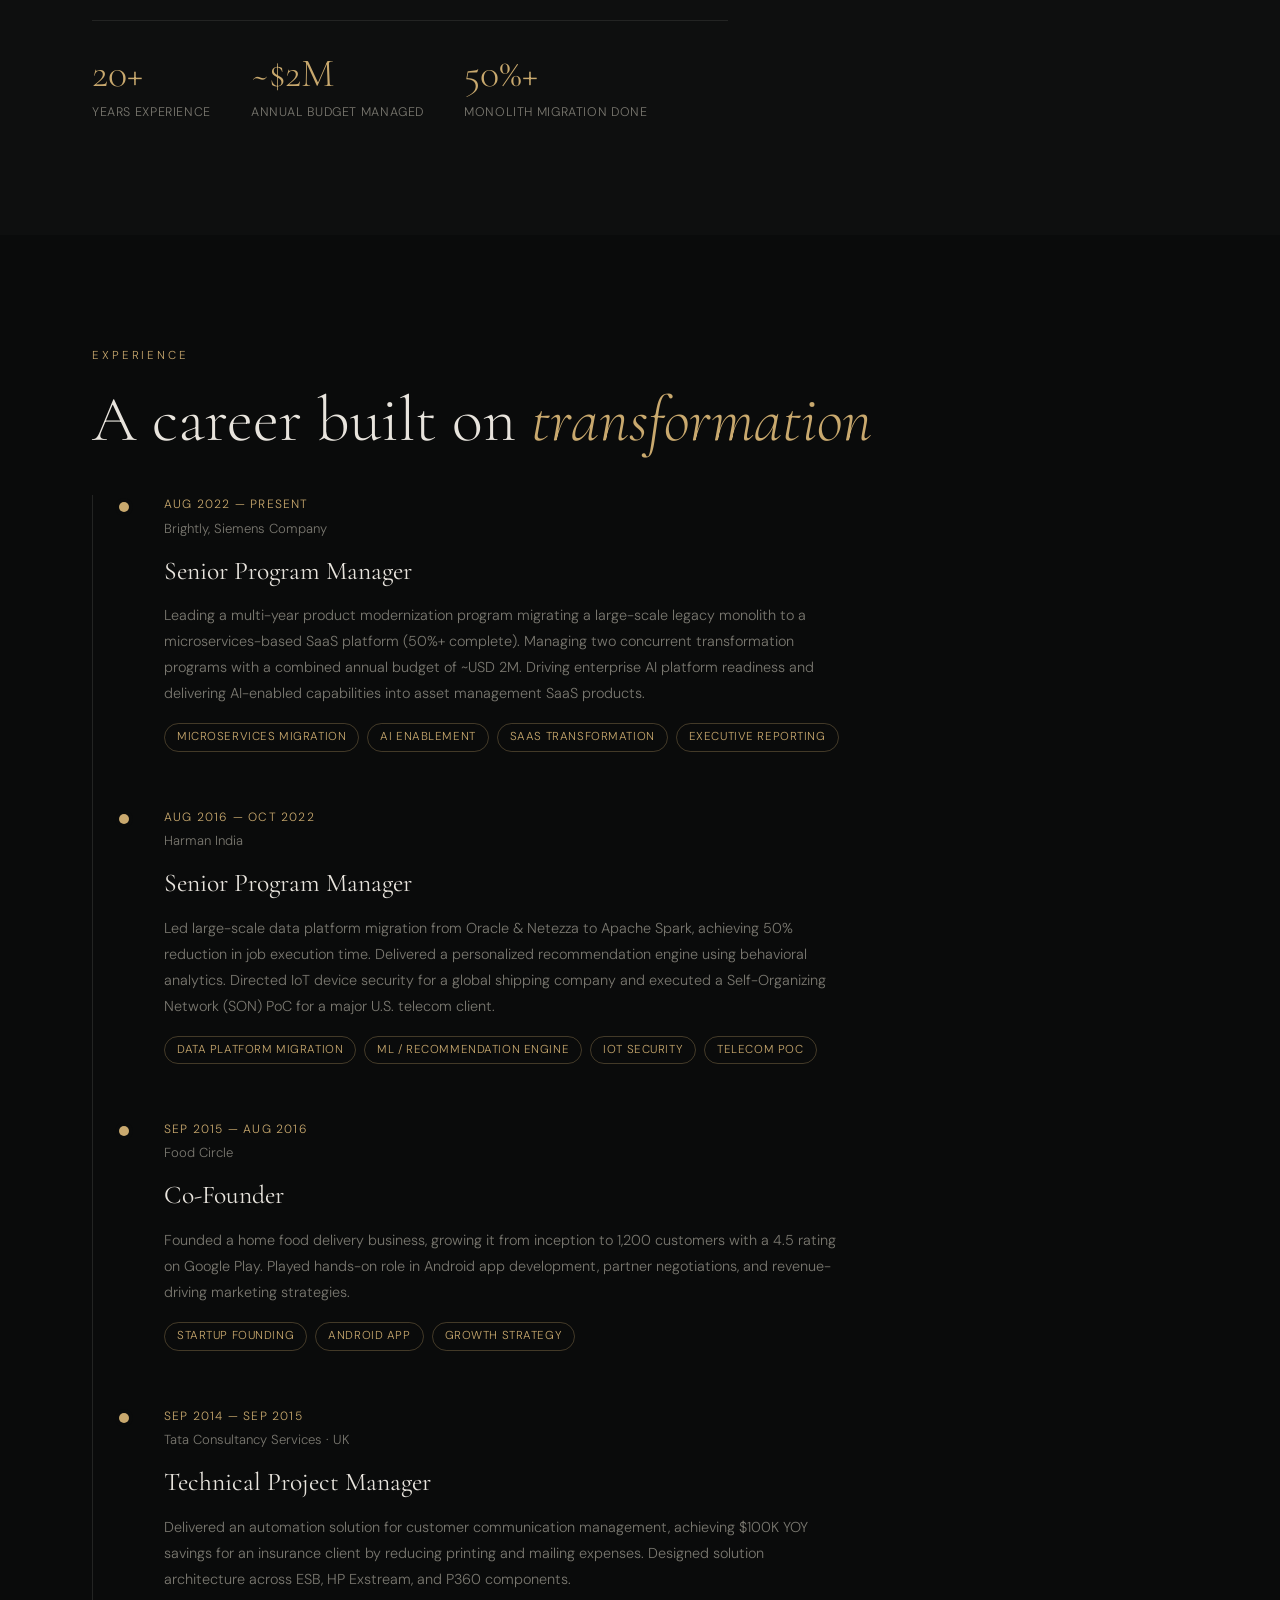
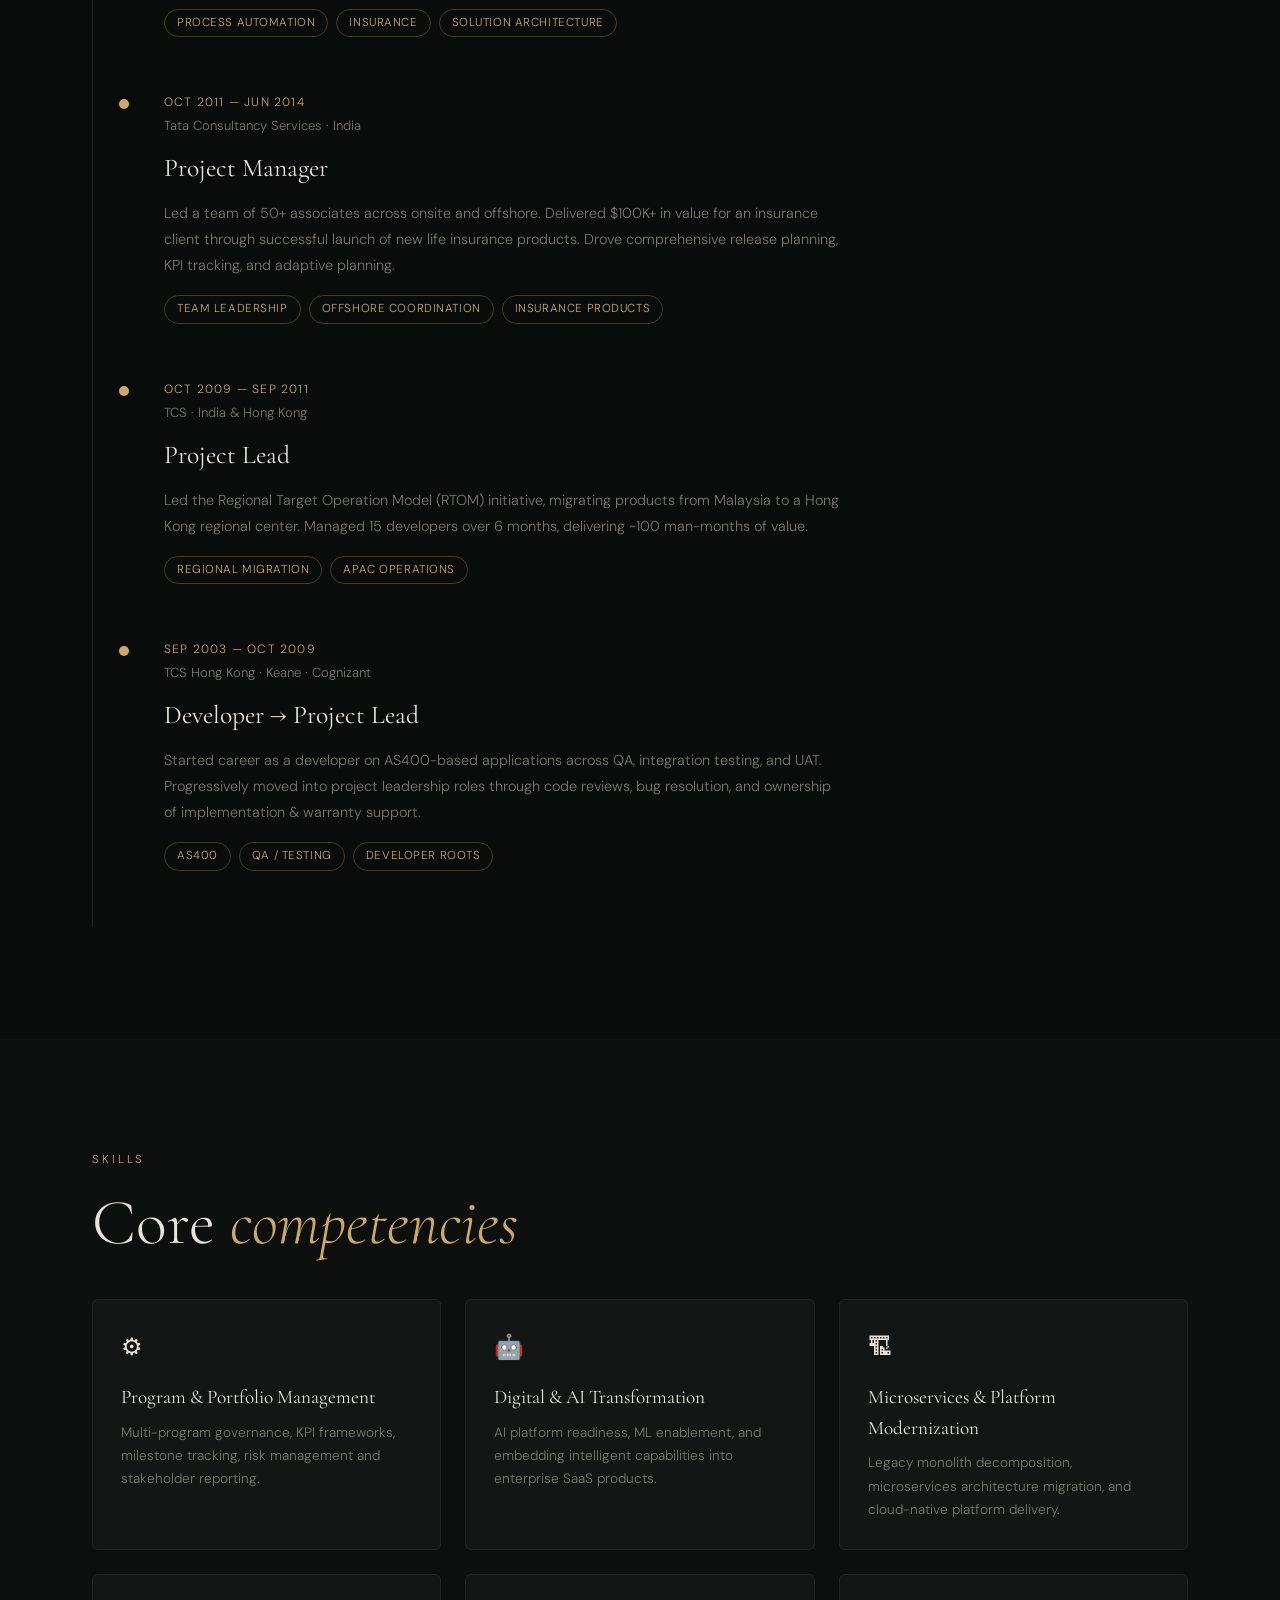
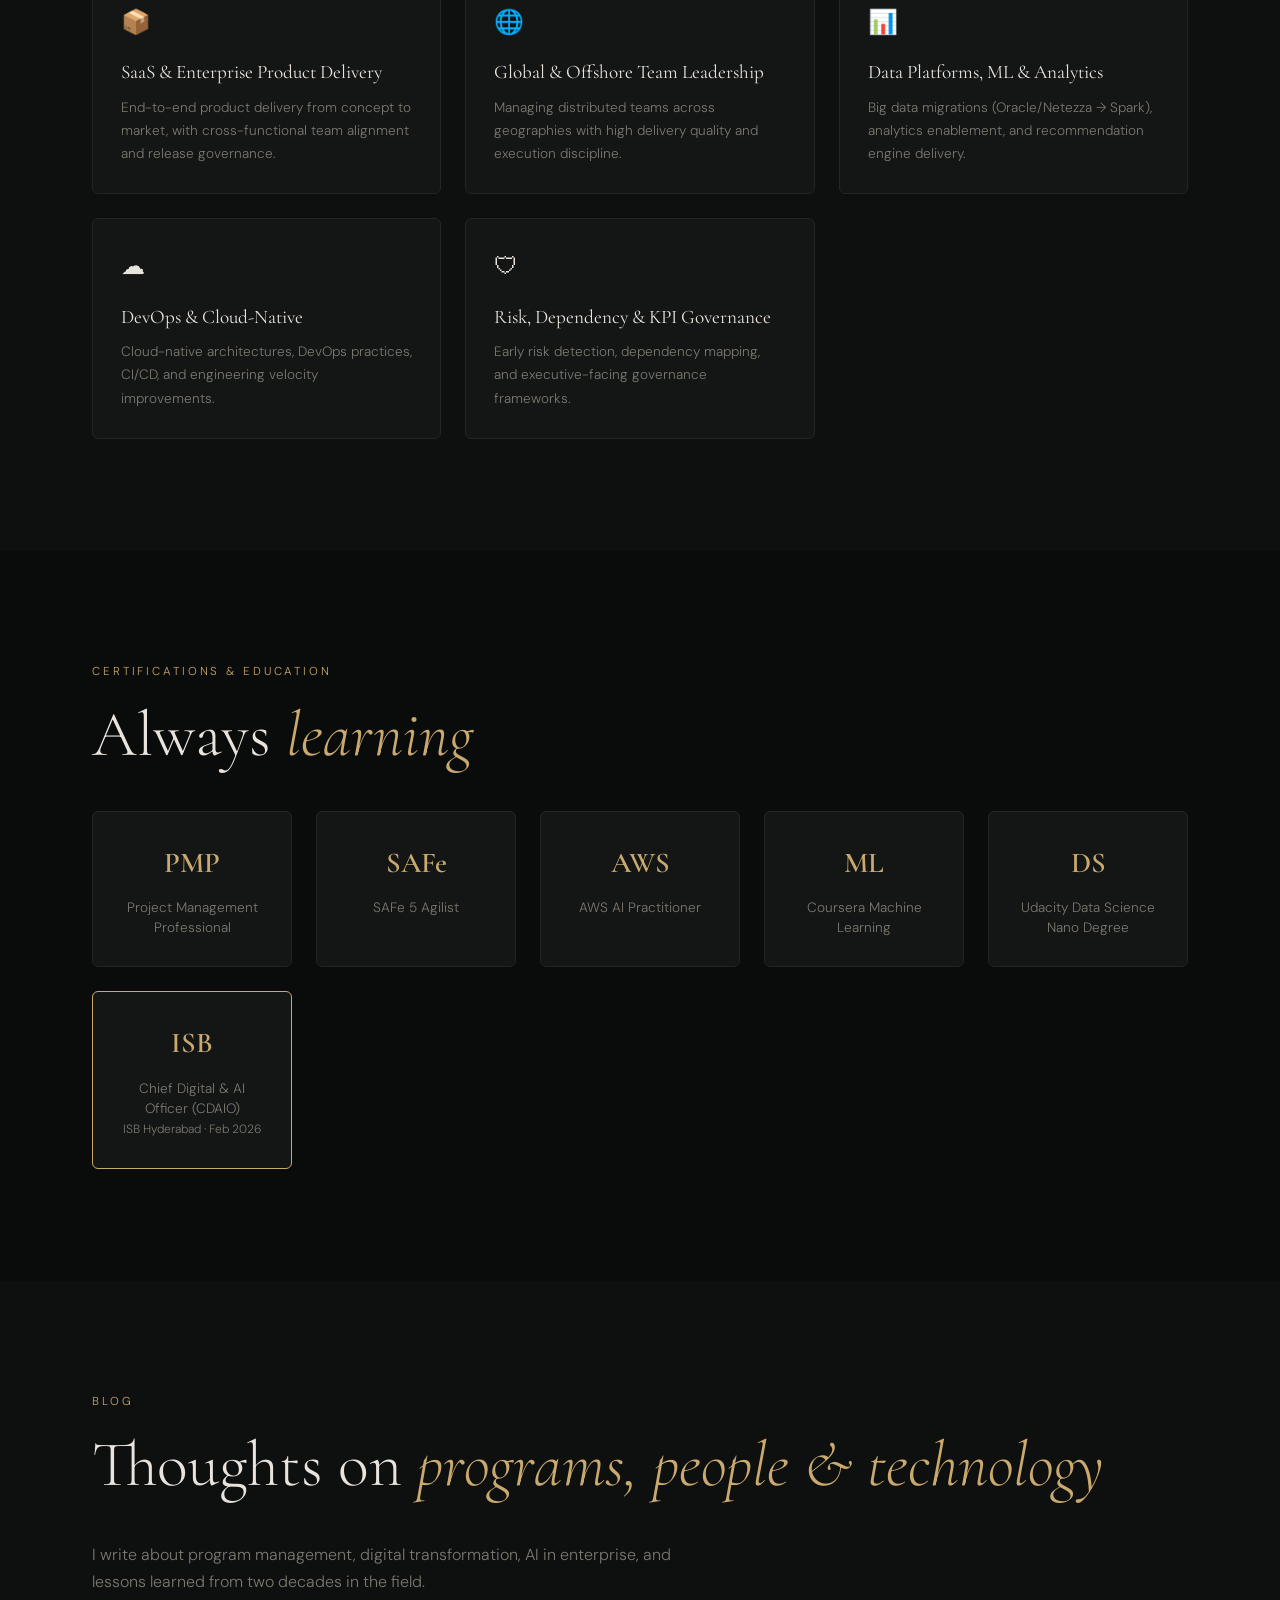
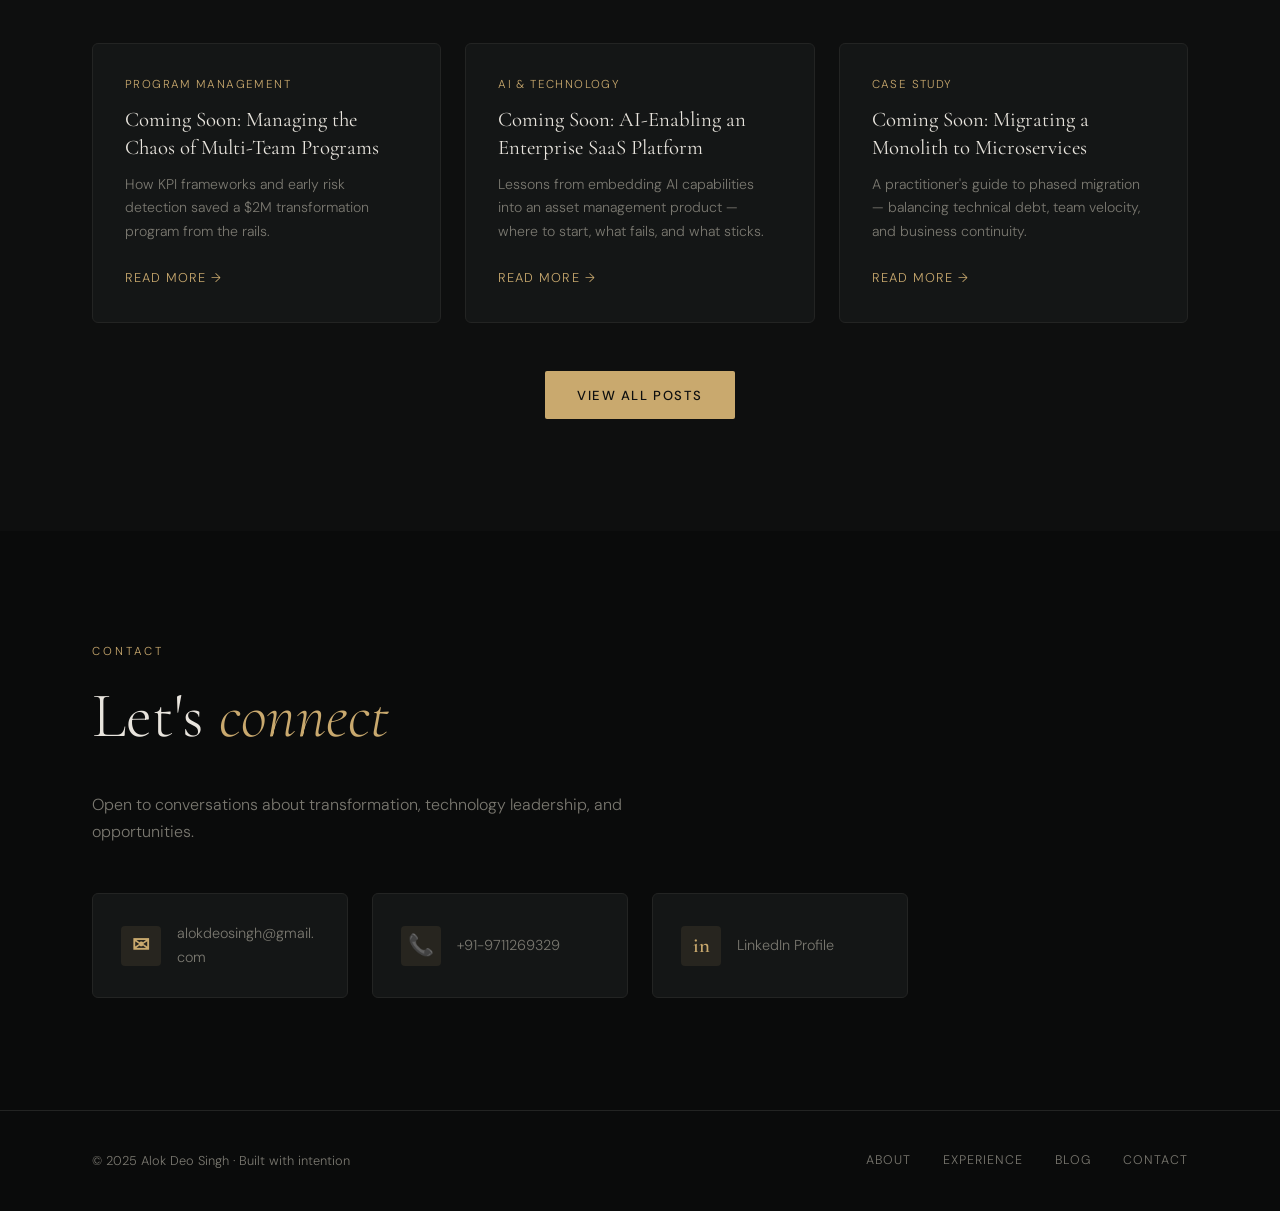
==== commit 11eb5407: "Initial commit" ====
--- a/index.html
+++ b/index.html
@@ -3,799 +3,372 @@
 <head>
   <meta charset="UTF-8" />
   <meta name="viewport" content="width=device-width, initial-scale=1.0" />
-  <title>Alok Deo Singh — Senior Program Manager</title>
-  <meta name="description" content="Senior Program & Transformation Leader with 20+ years delivering large-scale technology and product initiatives across SaaS, AI, and enterprise platforms." />
-  <link rel="preconnect" href="https://fonts.googleapis.com">
-  <link rel="preconnect" href="https://fonts.gstatic.com" crossorigin>
-  <link href="https://fonts.googleapis.com/css2?family=Cormorant+Garamond:wght@300;400;500;600&family=DM+Sans:wght@300;400;500&display=swap" rel="stylesheet">
-  <style>
-    *, *::before, *::after { box-sizing: border-box; margin: 0; padding: 0; }
-
-    :root {
-      --navy: #0f1f3d;
-      --navy-mid: #1a2e50;
-      --gold: #c9a84c;
-      --gold-light: #e8c97a;
-      --cream: #f5f0e8;
-      --cream-dark: #ede6d6;
-      --text: #1a1a2e;
-      --text-muted: #5a6070;
-      --white: #ffffff;
-      --border: rgba(201,168,76,0.25);
-    }
-
-    html { scroll-behavior: smooth; }
-
-    body {
-      font-family: 'DM Sans', sans-serif;
-      background: var(--cream);
-      color: var(--text);
-      overflow-x: hidden;
-    }
-
-    /* ── NAV ── */
-    nav {
-      position: fixed; top: 0; left: 0; right: 0; z-index: 100;
-      display: flex; justify-content: space-between; align-items: center;
-      padding: 1.25rem 4rem;
-      background: rgba(15,31,61,0.96);
-      backdrop-filter: blur(12px);
-      border-bottom: 1px solid var(--border);
-    }
-    .nav-logo {
-      font-family: 'Cormorant Garamond', serif;
-      font-size: 1.3rem; font-weight: 500;
-      color: var(--gold); letter-spacing: 0.05em;
-      text-decoration: none;
-    }
-    .nav-links { display: flex; gap: 2rem; list-style: none; }
-    .nav-links a {
-      color: rgba(255,255,255,0.7); text-decoration: none;
-      font-size: 0.8rem; letter-spacing: 0.08em; text-transform: uppercase;
-      transition: color 0.2s;
-    }
-    .nav-links a:hover { color: var(--gold); }
-
-    /* ── HERO ── */
-    #hero {
-      min-height: 100vh;
-      background: var(--navy);
-      display: grid; grid-template-columns: 1fr 1fr;
-      align-items: center;
-      padding: 8rem 4rem 4rem;
-      position: relative; overflow: hidden;
-    }
-    .hero-bg {
-      position: absolute; inset: 0;
-      background:
-        radial-gradient(ellipse 60% 70% at 80% 50%, rgba(201,168,76,0.07) 0%, transparent 70%),
-        radial-gradient(ellipse 40% 60% at 10% 80%, rgba(201,168,76,0.04) 0%, transparent 60%);
-    }
-    .hero-grid-lines {
-      position: absolute; inset: 0; opacity: 0.04;
-      background-image: linear-gradient(var(--gold) 1px, transparent 1px),
-        linear-gradient(90deg, var(--gold) 1px, transparent 1px);
-      background-size: 60px 60px;
-    }
-    .hero-content { position: relative; z-index: 1; }
-    .hero-tag {
-      display: inline-block;
-      font-size: 0.72rem; letter-spacing: 0.15em; text-transform: uppercase;
-      color: var(--gold); border: 1px solid var(--border);
-      padding: 0.4rem 1rem; margin-bottom: 1.75rem;
-      opacity: 0; animation: fadeUp 0.7s 0.2s forwards;
-    }
-    .hero-name {
-      font-family: 'Cormorant Garamond', serif;
-      font-size: clamp(3.2rem, 6vw, 5.5rem);
-      font-weight: 300; line-height: 1.05;
-      color: var(--white); margin-bottom: 1.5rem;
-      opacity: 0; animation: fadeUp 0.7s 0.4s forwards;
-    }
-    .hero-name span { color: var(--gold); display: block; }
-    .hero-desc {
-      font-size: 1rem; line-height: 1.75;
-      color: rgba(255,255,255,0.6); max-width: 480px;
-      margin-bottom: 2.5rem;
-      opacity: 0; animation: fadeUp 0.7s 0.6s forwards;
-    }
-    .hero-ctas {
-      display: flex; gap: 1rem; flex-wrap: wrap;
-      opacity: 0; animation: fadeUp 0.7s 0.8s forwards;
-    }
-    .btn-primary {
-      background: var(--gold); color: var(--navy);
-      padding: 0.8rem 2rem; font-size: 0.82rem;
-      letter-spacing: 0.06em; text-transform: uppercase;
-      text-decoration: none; font-weight: 500;
-      transition: background 0.2s, transform 0.2s;
-    }
-    .btn-primary:hover { background: var(--gold-light); transform: translateY(-2px); }
-    .btn-outline {
-      border: 1px solid rgba(255,255,255,0.3); color: rgba(255,255,255,0.8);
-      padding: 0.8rem 2rem; font-size: 0.82rem;
-      letter-spacing: 0.06em; text-transform: uppercase;
-      text-decoration: none;
-      transition: border-color 0.2s, color 0.2s, transform 0.2s;
-    }
-    .btn-outline:hover { border-color: var(--gold); color: var(--gold); transform: translateY(-2px); }
-
-    .hero-stats {
-      position: relative; z-index: 1;
-      display: grid; grid-template-columns: 1fr 1fr;
-      gap: 1.5rem; padding-left: 4rem;
-      opacity: 0; animation: fadeUp 0.7s 1s forwards;
-    }
-    .stat-card {
-      background: rgba(255,255,255,0.04);
-      border: 1px solid var(--border);
-      padding: 1.75rem;
-    }
-    .stat-num {
-      font-family: 'Cormorant Garamond', serif;
-      font-size: 3rem; font-weight: 300;
-      color: var(--gold); line-height: 1;
-      margin-bottom: 0.4rem;
-    }
-    .stat-label {
-      font-size: 0.78rem; color: rgba(255,255,255,0.5);
-      letter-spacing: 0.05em; line-height: 1.4;
-    }
-
-    /* ── SECTIONS ── */
-    section { padding: 6rem 4rem; }
-    .section-label {
-      font-size: 0.72rem; letter-spacing: 0.15em; text-transform: uppercase;
-      color: var(--gold); margin-bottom: 0.75rem;
-    }
-    .section-title {
-      font-family: 'Cormorant Garamond', serif;
-      font-size: clamp(2rem, 4vw, 3rem);
-      font-weight: 400; color: var(--navy);
-      line-height: 1.15; margin-bottom: 3rem;
-    }
-    .section-title em { font-style: italic; color: var(--gold); }
-
-    /* ── ABOUT ── */
-    #about { background: var(--white); }
-    .about-grid { display: grid; grid-template-columns: 1fr 1.4fr; gap: 5rem; align-items: start; }
-    .about-left { position: sticky; top: 6rem; }
-    .about-tagline {
-      font-family: 'Cormorant Garamond', serif;
-      font-size: 1.5rem; font-weight: 400; line-height: 1.5;
-      color: var(--navy-mid); margin-bottom: 2rem;
-      border-left: 3px solid var(--gold); padding-left: 1.5rem;
-    }
-    .about-text { font-size: 0.95rem; line-height: 1.9; color: var(--text-muted); margin-bottom: 1.25rem; }
-    .skills-grid { display: flex; flex-wrap: wrap; gap: 0.6rem; margin-top: 2rem; }
-    .skill-tag {
-      font-size: 0.75rem; letter-spacing: 0.05em;
-      border: 1px solid var(--border);
-      padding: 0.4rem 0.9rem; color: var(--navy);
-      background: var(--cream);
-    }
-
-    /* ── EXPERIENCE ── */
-    #experience { background: var(--cream); }
-    .exp-list { display: flex; flex-direction: column; gap: 0; }
-    .exp-item {
-      display: grid; grid-template-columns: 200px 1fr;
-      gap: 3rem; padding: 2.5rem 0;
-      border-top: 1px solid var(--border);
-      transition: background 0.2s;
-    }
-    .exp-item:last-child { border-bottom: 1px solid var(--border); }
-    .exp-date { font-size: 0.8rem; color: var(--text-muted); padding-top: 0.2rem; letter-spacing: 0.03em; }
-    .exp-company {
-      font-family: 'Cormorant Garamond', serif;
-      font-size: 1.4rem; color: var(--navy); font-weight: 500;
-      margin-bottom: 0.2rem;
-    }
-    .exp-role {
-      font-size: 0.8rem; color: var(--gold);
-      letter-spacing: 0.08em; text-transform: uppercase;
-      margin-bottom: 1rem;
-    }
-    .exp-bullets { list-style: none; display: flex; flex-direction: column; gap: 0.5rem; }
-    .exp-bullets li {
-      font-size: 0.88rem; color: var(--text-muted); line-height: 1.65;
-      padding-left: 1rem; position: relative;
-    }
-    .exp-bullets li::before {
-      content: '—'; position: absolute; left: 0;
-      color: var(--gold); font-size: 0.75rem;
-    }
-
-    /* ── CERTIFICATIONS ── */
-    #certifications { background: var(--navy); }
-    #certifications .section-title { color: var(--white); }
-    .cert-grid { display: grid; grid-template-columns: repeat(auto-fill, minmax(220px, 1fr)); gap: 1.5rem; }
-    .cert-card {
-      border: 1px solid var(--border);
-      padding: 1.75rem;
-      transition: background 0.2s, transform 0.2s;
-    }
-    .cert-card:hover { background: rgba(201,168,76,0.06); transform: translateY(-4px); }
-    .cert-icon { font-size: 1.5rem; margin-bottom: 1rem; }
-    .cert-name { font-family: 'Cormorant Garamond', serif; font-size: 1.1rem; color: var(--white); margin-bottom: 0.4rem; }
-    .cert-issuer { font-size: 0.75rem; color: var(--gold); letter-spacing: 0.05em; }
-
-    /* ── EDUCATION ── */
-    #education { background: var(--cream-dark); }
-    .edu-grid { display: grid; grid-template-columns: 1fr 1fr; gap: 2rem; }
-    .edu-card {
-      background: var(--white);
-      border-left: 3px solid var(--gold);
-      padding: 2rem 2.5rem;
-    }
-    .edu-degree { font-family: 'Cormorant Garamond', serif; font-size: 1.3rem; color: var(--navy); margin-bottom: 0.4rem; }
-    .edu-school { font-size: 0.85rem; font-weight: 500; color: var(--text-muted); margin-bottom: 0.3rem; }
-    .edu-year { font-size: 0.78rem; color: var(--gold); letter-spacing: 0.06em; }
-
-    /* ── CONTACT ── */
-    #contact {
-      background: var(--navy-mid);
-      text-align: center;
-    }
-    #contact .section-title { color: var(--white); }
-    .contact-sub { font-size: 0.95rem; color: rgba(255,255,255,0.5); margin-bottom: 3rem; max-width: 500px; margin-left: auto; margin-right: auto; }
-    .contact-links { display: flex; justify-content: center; gap: 2rem; flex-wrap: wrap; }
-    .contact-link {
-      display: flex; flex-direction: column; align-items: center; gap: 0.5rem;
-      color: rgba(255,255,255,0.6); text-decoration: none;
-      font-size: 0.8rem; letter-spacing: 0.06em; text-transform: uppercase;
-      transition: color 0.2s;
-    }
-    .contact-link .ci { font-size: 1.5rem; }
-    .contact-link:hover { color: var(--gold); }
-
-    /* ── BLOG ── */
-    #blog { background: var(--white); }
-    .blog-header { display: flex; justify-content: space-between; align-items: flex-end; margin-bottom: 3rem; flex-wrap: wrap; gap: 1rem; }
-    .blog-grid { display: grid; grid-template-columns: repeat(auto-fill, minmax(320px, 1fr)); gap: 2rem; }
-    .blog-card {
-      border: 1px solid var(--border); background: var(--cream);
-      cursor: pointer; transition: transform 0.2s, box-shadow 0.2s;
-      display: flex; flex-direction: column;
-    }
-    .blog-card:hover { transform: translateY(-4px); box-shadow: 0 12px 40px rgba(15,31,61,0.1); }
-    .blog-card-img {
-      width: 100%; height: 180px; object-fit: cover;
-      background: var(--navy); display: flex; align-items: center; justify-content: center;
-      font-size: 3rem;
-    }
-    .blog-card-body { padding: 1.5rem; flex: 1; display: flex; flex-direction: column; }
-    .blog-meta { display: flex; gap: 0.75rem; align-items: center; margin-bottom: 0.75rem; flex-wrap: wrap; }
-    .blog-tag {
-      font-size: 0.68rem; letter-spacing: 0.08em; text-transform: uppercase;
-      background: var(--navy); color: var(--gold); padding: 0.25rem 0.6rem;
-    }
-    .blog-date { font-size: 0.75rem; color: var(--text-muted); }
-    .blog-title { font-family: 'Cormorant Garamond', serif; font-size: 1.25rem; color: var(--navy); margin-bottom: 0.6rem; line-height: 1.3; }
-    .blog-excerpt { font-size: 0.85rem; color: var(--text-muted); line-height: 1.7; flex: 1; }
-    .blog-read { margin-top: 1.25rem; font-size: 0.78rem; color: var(--gold); letter-spacing: 0.06em; text-transform: uppercase; }
-
-    /* Blog modal */
-    .blog-modal-overlay {
-      display: none; position: fixed; inset: 0; z-index: 200;
-      background: rgba(15,31,61,0.85); backdrop-filter: blur(6px);
-      align-items: center; justify-content: center; padding: 2rem;
-    }
-    .blog-modal-overlay.open { display: flex; }
-    .blog-modal {
-      background: var(--white); max-width: 720px; width: 100%;
-      max-height: 85vh; overflow-y: auto;
-      padding: 3rem; position: relative;
-    }
-    .modal-close {
-      position: absolute; top: 1.25rem; right: 1.25rem;
-      background: none; border: none; font-size: 1.5rem;
-      cursor: pointer; color: var(--text-muted);
-      transition: color 0.2s;
-    }
-    .modal-close:hover { color: var(--navy); }
-    .modal-tag { font-size: 0.7rem; letter-spacing: 0.1em; text-transform: uppercase; color: var(--gold); margin-bottom: 0.75rem; }
-    .modal-title { font-family: 'Cormorant Garamond', serif; font-size: 2rem; color: var(--navy); margin-bottom: 0.5rem; line-height: 1.2; }
-    .modal-date { font-size: 0.8rem; color: var(--text-muted); margin-bottom: 2rem; padding-bottom: 1.5rem; border-bottom: 1px solid var(--border); }
-    .modal-body { font-size: 0.95rem; line-height: 1.9; color: var(--text-muted); white-space: pre-wrap; }
-
-    /* Admin panel */
-    .admin-toggle {
-      background: none; border: 1px solid var(--border);
-      color: var(--text-muted); font-size: 0.78rem;
-      letter-spacing: 0.06em; text-transform: uppercase;
-      padding: 0.5rem 1.25rem; cursor: pointer;
-      transition: all 0.2s; font-family: 'DM Sans', sans-serif;
-    }
-    .admin-toggle:hover { border-color: var(--gold); color: var(--gold); }
-    .admin-panel {
-      display: none; background: var(--cream-dark);
-      border: 1px solid var(--border); padding: 2rem;
-      margin-bottom: 2.5rem;
-    }
-    .admin-panel.open { display: block; }
-    .admin-panel h3 { font-family: 'Cormorant Garamond', serif; font-size: 1.3rem; color: var(--navy); margin-bottom: 1.5rem; }
-    .admin-field { margin-bottom: 1rem; }
-    .admin-field label { display: block; font-size: 0.75rem; letter-spacing: 0.07em; text-transform: uppercase; color: var(--text-muted); margin-bottom: 0.4rem; }
-    .admin-field input, .admin-field textarea, .admin-field select {
-      width: 100%; padding: 0.65rem 0.9rem;
-      border: 1px solid var(--border); background: var(--white);
-      font-family: 'DM Sans', sans-serif; font-size: 0.9rem;
-      color: var(--text); outline: none;
-      transition: border-color 0.2s;
-    }
-    .admin-field input:focus, .admin-field textarea:focus { border-color: var(--gold); }
-    .admin-field textarea { min-height: 180px; resize: vertical; }
-    .admin-row { display: grid; grid-template-columns: 1fr 1fr; gap: 1rem; }
-    .btn-publish {
-      background: var(--navy); color: var(--gold);
-      border: none; padding: 0.75rem 2rem;
-      font-size: 0.82rem; letter-spacing: 0.07em; text-transform: uppercase;
-      cursor: pointer; font-family: 'DM Sans', sans-serif;
-      transition: background 0.2s;
-    }
-    .btn-publish:hover { background: var(--navy-mid); }
-    .btn-delete {
-      background: none; border: 1px solid #e05a5a; color: #e05a5a;
-      font-size: 0.7rem; padding: 0.2rem 0.6rem; cursor: pointer;
-      letter-spacing: 0.05em; font-family: 'DM Sans', sans-serif;
-      transition: all 0.2s; margin-top: 0.75rem; display: inline-block;
-    }
-    .btn-delete:hover { background: #e05a5a; color: white; }
-    .empty-state { text-align: center; padding: 4rem 2rem; color: var(--text-muted); grid-column: 1/-1; }
-    .empty-state p { font-size: 1rem; margin-top: 0.5rem; }
-
-    /* ── FOOTER ── */
-    footer {
-      background: var(--navy);
-      text-align: center; padding: 2rem;
-      font-size: 0.78rem; color: rgba(255,255,255,0.3);
-      border-top: 1px solid var(--border);
-    }
-
-    /* ── ANIMATIONS ── */
-    @keyframes fadeUp {
-      from { opacity: 0; transform: translateY(24px); }
-      to   { opacity: 1; transform: translateY(0); }
-    }
-
-    /* ── RESPONSIVE ── */
-    @media (max-width: 900px) {
-      nav { padding: 1rem 1.5rem; }
-      .nav-links { display: none; }
-      #hero { grid-template-columns: 1fr; padding: 6rem 1.5rem 3rem; }
-      .hero-stats { padding-left: 0; margin-top: 3rem; }
-      section { padding: 4rem 1.5rem; }
-      .about-grid { grid-template-columns: 1fr; gap: 2.5rem; }
-      .about-left { position: static; }
-      .exp-item { grid-template-columns: 1fr; gap: 0.5rem; }
-      .edu-grid { grid-template-columns: 1fr; }
-    }
-  </style>
+  <title>Alok Deo Singh | Senior Program & Transformation Leader</title>
+  <meta name="description" content="Senior Program & Transformation Leader with 20+ years delivering large-scale technology and AI programs across SaaS, Manufacturing, Automotive, and Data Platforms." />
+  <link rel="preconnect" href="https://fonts.googleapis.com" />
+  <link rel="preconnect" href="https://fonts.gstatic.com" crossorigin />
+  <link href="https://fonts.googleapis.com/css2?family=Cormorant+Garamond:ital,wght@0,300;0,400;0,600;1,300&family=DM+Sans:wght@300;400;500&display=swap" rel="stylesheet" />
+  <link rel="stylesheet" href="css/style.css" />
 </head>
 <body>
 
-<!-- NAV -->
-<nav>
-  <a class="nav-logo" href="#">Alok Deo Singh</a>
-  <ul class="nav-links">
-    <li><a href="#about">About</a></li>
-    <li><a href="#experience">Experience</a></li>
-    <li><a href="#certifications">Certifications</a></li>
-    <li><a href="#education">Education</a></li>
-    <li><a href="#blog">Blog</a></li>
-    <li><a href="#contact">Contact</a></li>
-  </ul>
-</nav>
-
-<!-- HERO -->
-<section id="hero">
-  <div class="hero-bg"></div>
-  <div class="hero-grid-lines"></div>
-  <div class="hero-content">
-    <div class="hero-tag">Senior Program Manager · Noida, India</div>
-    <h1 class="hero-name">Alok Deo<span>Singh</span></h1>
-    <p class="hero-desc">Senior Program & Transformation Leader with 20+ years delivering large-scale technology and product initiatives across SaaS, AI/ML, and enterprise platforms.</p>
-    <div class="hero-ctas">
-      <a href="mailto:alokdeosingh@gmail.com" class="btn-primary">Get in Touch</a>
-      <a href="#experience" class="btn-outline">View Experience</a>
-    </div>
-  </div>
-  <div class="hero-stats">
-    <div class="stat-card">
-      <div class="stat-num">20+</div>
-      <div class="stat-label">Years of industry experience</div>
-    </div>
-    <div class="stat-card">
-      <div class="stat-num">$2M</div>
-      <div class="stat-label">Combined annual program budget managed</div>
-    </div>
-    <div class="stat-card">
-      <div class="stat-num">50%</div>
-      <div class="stat-label">Legacy-to-microservices migration delivered</div>
-    </div>
-    <div class="stat-card">
-      <div class="stat-num">5+</div>
-      <div class="stat-label">Industries: SaaS, Auto, Telecom, Insurance, Mfg</div>
-    </div>
-  </div>
-</section>
-
-<!-- ABOUT -->
-<section id="about">
-  <div class="about-grid">
-    <div class="about-left">
-      <div class="section-label">About</div>
-      <h2 class="section-title">Strategy into <em>measurable outcomes</em></h2>
-      <blockquote class="about-tagline">"Adept at navigating ambiguity, scaling platforms, and leading programs from concept through market release."</blockquote>
+  <!-- NAV -->
+  <nav class="nav" id="navbar">
+    <div class="nav-logo">ADS</div>
+    <ul class="nav-links">
+      <li><a href="#about">About</a></li>
+      <li><a href="#experience">Experience</a></li>
+      <li><a href="#skills">Skills</a></li>
+      <li><a href="#certifications">Certs</a></li>
+      <li><a href="blog.html">Blog</a></li>
+      <li><a href="#contact" class="nav-cta">Contact</a></li>
+    </ul>
+    <button class="hamburger" id="hamburger" aria-label="Toggle menu">
+      <span></span><span></span><span></span>
+    </button>
+  </nav>
+
+  <!-- HERO -->
+  <section class="hero" id="hero">
+    <div class="hero-bg">
+      <div class="hero-grid"></div>
+    </div>
+    <div class="hero-content">
+      <p class="hero-tag">Senior Program & Transformation Leader</p>
+      <h1 class="hero-name">Alok Deo<br /><em>Singh</em></h1>
+      <p class="hero-sub">20+ years delivering large-scale technology programs across SaaS, AI, Automotive, Telecom & Data Platforms</p>
+      <div class="hero-actions">
+        <a href="#experience" class="btn btn-primary">View Experience</a>
+        <a href="blog.html" class="btn btn-ghost">Read My Blog</a>
+      </div>
+    </div>
+    <div class="hero-scroll">Scroll</div>
+  </section>
+
+  <!-- ABOUT -->
+  <section class="section" id="about">
+    <div class="container">
+      <div class="about-grid">
+        <div class="about-text">
+          <span class="section-label">About</span>
+          <h2>Turning strategy into <em>measurable outcomes</em></h2>
+          <p>I'm a Senior Program Manager currently leading product modernization and AI transformation at Brightly (a Siemens Company) in Noida. Over two decades, I've navigated complex programs — migrating monolith platforms to microservices SaaS, building ML-powered recommendation engines, securing IoT fleets, and launching insurance products across geographies.</p>
+          <p>I believe the best programs aren't just delivered — they're designed to last. That means obsessing over KPIs, building governance frameworks that surface risk early, and partnering with engineering, product, and executive stakeholders to keep delivery aligned with strategy.</p>
+          <p>Recently completed my Chief Digital & AI Officer (CDAIO) program at ISB Hyderabad. I'm passionate about how AI and data platforms are reshaping enterprise operations.</p>
+          <div class="about-stats">
+            <div class="stat">
+              <span class="stat-number">20+</span>
+              <span class="stat-label">Years Experience</span>
+            </div>
+            <div class="stat">
+              <span class="stat-number">~$2M</span>
+              <span class="stat-label">Annual Budget Managed</span>
+            </div>
+            <div class="stat">
+              <span class="stat-number">50%+</span>
+              <span class="stat-label">Monolith Migration Done</span>
+            </div>
+          </div>
+        </div>
+        <div class="about-aside">
+          <div class="about-card">
+            <div class="about-avatar">
+              <span>ADS</span>
+            </div>
+            <div class="about-details">
+              <p><strong>Current Role</strong><br />Senior Program Manager<br />Brightly, Siemens Company</p>
+              <p><strong>Location</strong><br />Noida, India</p>
+              <p><strong>Education</strong><br />CDAIO — ISB Hyderabad<br />MCA — CUSAT, Kochi</p>
+            </div>
+            <a href="mailto:alokdeosingh@gmail.com" class="btn btn-primary" style="width:100%;text-align:center;">Get In Touch</a>
+          </div>
+        </div>
+      </div>
+    </div>
+  </section>
+
+  <!-- EXPERIENCE -->
+  <section class="section section-dark" id="experience">
+    <div class="container">
+      <span class="section-label">Experience</span>
+      <h2>A career built on <em>transformation</em></h2>
+      <div class="timeline">
+
+        <div class="timeline-item">
+          <div class="timeline-dot"></div>
+          <div class="timeline-meta">
+            <span class="timeline-date">Aug 2022 — Present</span>
+            <span class="timeline-co">Brightly, Siemens Company</span>
+          </div>
+          <div class="timeline-body">
+            <h3>Senior Program Manager</h3>
+            <p>Leading a multi-year product modernization program migrating a large-scale legacy monolith to a microservices-based SaaS platform (50%+ complete). Managing two concurrent transformation programs with a combined annual budget of ~USD 2M. Driving enterprise AI platform readiness and delivering AI-enabled capabilities into asset management SaaS products.</p>
+            <ul class="timeline-tags">
+              <li>Microservices Migration</li>
+              <li>AI Enablement</li>
+              <li>SaaS Transformation</li>
+              <li>Executive Reporting</li>
+            </ul>
+          </div>
+        </div>
+
+        <div class="timeline-item">
+          <div class="timeline-dot"></div>
+          <div class="timeline-meta">
+            <span class="timeline-date">Aug 2016 — Oct 2022</span>
+            <span class="timeline-co">Harman India</span>
+          </div>
+          <div class="timeline-body">
+            <h3>Senior Program Manager</h3>
+            <p>Led large-scale data platform migration from Oracle & Netezza to Apache Spark, achieving 50% reduction in job execution time. Delivered a personalized recommendation engine using behavioral analytics. Directed IoT device security for a global shipping company and executed a Self-Organizing Network (SON) PoC for a major U.S. telecom client.</p>
+            <ul class="timeline-tags">
+              <li>Data Platform Migration</li>
+              <li>ML / Recommendation Engine</li>
+              <li>IoT Security</li>
+              <li>Telecom PoC</li>
+            </ul>
+          </div>
+        </div>
+
+        <div class="timeline-item">
+          <div class="timeline-dot"></div>
+          <div class="timeline-meta">
+            <span class="timeline-date">Sep 2015 — Aug 2016</span>
+            <span class="timeline-co">Food Circle</span>
+          </div>
+          <div class="timeline-body">
+            <h3>Co-Founder</h3>
+            <p>Founded a home food delivery business, growing it from inception to 1,200 customers with a 4.5 rating on Google Play. Played hands-on role in Android app development, partner negotiations, and revenue-driving marketing strategies.</p>
+            <ul class="timeline-tags">
+              <li>Startup Founding</li>
+              <li>Android App</li>
+              <li>Growth Strategy</li>
+            </ul>
+          </div>
+        </div>
+
+        <div class="timeline-item">
+          <div class="timeline-dot"></div>
+          <div class="timeline-meta">
+            <span class="timeline-date">Sep 2014 — Sep 2015</span>
+            <span class="timeline-co">Tata Consultancy Services · UK</span>
+          </div>
+          <div class="timeline-body">
+            <h3>Technical Project Manager</h3>
+            <p>Delivered an automation solution for customer communication management, achieving $100K YOY savings for an insurance client by reducing printing and mailing expenses. Designed solution architecture across ESB, HP Exstream, and P360 components.</p>
+            <ul class="timeline-tags">
+              <li>Process Automation</li>
+              <li>Insurance</li>
+              <li>Solution Architecture</li>
+            </ul>
+          </div>
+        </div>
+
+        <div class="timeline-item">
+          <div class="timeline-dot"></div>
+          <div class="timeline-meta">
+            <span class="timeline-date">Oct 2011 — Jun 2014</span>
+            <span class="timeline-co">Tata Consultancy Services · India</span>
+          </div>
+          <div class="timeline-body">
+            <h3>Project Manager</h3>
+            <p>Led a team of 50+ associates across onsite and offshore. Delivered $100K+ in value for an insurance client through successful launch of new life insurance products. Drove comprehensive release planning, KPI tracking, and adaptive planning.</p>
+            <ul class="timeline-tags">
+              <li>Team Leadership</li>
+              <li>Offshore Coordination</li>
+              <li>Insurance Products</li>
+            </ul>
+          </div>
+        </div>
+
+        <div class="timeline-item">
+          <div class="timeline-dot"></div>
+          <div class="timeline-meta">
+            <span class="timeline-date">Oct 2009 — Sep 2011</span>
+            <span class="timeline-co">TCS · India & Hong Kong</span>
+          </div>
+          <div class="timeline-body">
+            <h3>Project Lead</h3>
+            <p>Led the Regional Target Operation Model (RTOM) initiative, migrating products from Malaysia to a Hong Kong regional center. Managed 15 developers over 6 months, delivering ~100 man-months of value.</p>
+            <ul class="timeline-tags">
+              <li>Regional Migration</li>
+              <li>APAC Operations</li>
+            </ul>
+          </div>
+        </div>
+
+        <div class="timeline-item">
+          <div class="timeline-dot"></div>
+          <div class="timeline-meta">
+            <span class="timeline-date">Sep 2003 — Oct 2009</span>
+            <span class="timeline-co">TCS Hong Kong · Keane · Cognizant</span>
+          </div>
+          <div class="timeline-body">
+            <h3>Developer → Project Lead</h3>
+            <p>Started career as a developer on AS400-based applications across QA, integration testing, and UAT. Progressively moved into project leadership roles through code reviews, bug resolution, and ownership of implementation & warranty support.</p>
+            <ul class="timeline-tags">
+              <li>AS400</li>
+              <li>QA / Testing</li>
+              <li>Developer Roots</li>
+            </ul>
+          </div>
+        </div>
+
+      </div>
+    </div>
+  </section>
+
+  <!-- SKILLS -->
+  <section class="section" id="skills">
+    <div class="container">
+      <span class="section-label">Skills</span>
+      <h2>Core <em>competencies</em></h2>
       <div class="skills-grid">
-        <span class="skill-tag">Program & Portfolio Management</span>
-        <span class="skill-tag">Digital & AI Transformation</span>
-        <span class="skill-tag">Microservices & Platform Modernization</span>
-        <span class="skill-tag">SaaS & Enterprise Product Delivery</span>
-        <span class="skill-tag">Executive Stakeholder Management</span>
-        <span class="skill-tag">Global & Offshore Team Leadership</span>
-        <span class="skill-tag">Risk & KPI Governance</span>
-        <span class="skill-tag">DevOps & Cloud-Native</span>
-        <span class="skill-tag">Data Platforms & ML Enablement</span>
-      </div>
-    </div>
-    <div>
-      <p class="about-text">I'm a Senior Program & Transformation Leader who thrives on turning complex, high-stakes technology initiatives into predictable, measurable outcomes. My career spans over two decades across SaaS, Manufacturing, Automotive, Telecom, Insurance, and Data Platforms — always at the intersection of strategy and execution.</p>
-      <p class="about-text">At Brightly (a Siemens company), I lead a multi-year modernization program migrating a large-scale legacy monolith to a microservices-based SaaS platform, while simultaneously driving enterprise AI readiness across asset management products.</p>
-      <p class="about-text">I'm recognized for building high-performing global teams, establishing robust KPI and risk frameworks, and partnering closely with executive stakeholders to ensure delivery stays aligned with strategic intent — no matter how complex the landscape.</p>
-      <p class="about-text">I hold a Chief Digital & AI Officer certification from ISB Hyderabad (2026), complementing my PMP, SAFe 5, AWS AI Practitioner, and data science credentials.</p>
-    </div>
-  </div>
-</section>
-
-<!-- EXPERIENCE -->
-<section id="experience">
-  <div class="section-label">Career</div>
-  <h2 class="section-title">Work <em>Experience</em></h2>
-  <div class="exp-list">
-
-    <div class="exp-item">
-      <div class="exp-date">Aug 2022 — Present<br>Noida, India</div>
-      <div>
-        <div class="exp-company">Brightly, a Siemens Company</div>
-        <div class="exp-role">Senior Program Manager</div>
-        <ul class="exp-bullets">
-          <li>Leading a multi-year product modernization program migrating a large-scale legacy monolith to a microservices-based SaaS platform; 50%+ migration delivered to date.</li>
-          <li>Managing two concurrent transformation programs with a combined annual budget of ~USD 2M, ensuring delivery predictability, cost control, and executive visibility.</li>
-          <li>Driving enterprise AI platform readiness and delivering AI-enabled capabilities into asset management SaaS products to unlock cost savings and operational predictability.</li>
-          <li>Established program KPIs, milestone governance, and risk frameworks — improving execution transparency and early issue detection.</li>
-          <li>Providing regular executive-level reporting and steering committee updates to support data-driven decision-making.</li>
-        </ul>
-      </div>
-    </div>
-
-    <div class="exp-item">
-      <div class="exp-date">Aug 2016 — Oct 2022<br>Gurgaon, India</div>
-      <div>
-        <div class="exp-company">Harman India</div>
-        <div class="exp-role">Senior Program Manager</div>
-        <ul class="exp-bullets">
-          <li>Led large-scale data platform migration from Oracle & Netezza to Apache Spark, achieving a 50% reduction in job execution time.</li>
-          <li>Delivered a personalized recommendation engine for smartphone users using behavioural analytics and data science.</li>
-          <li>Directed implementation of an IoT device security solution for a global shipping company, enabling secure device identity issuance and revocation.</li>
-          <li>Executed a Self-Organizing Network (SON) Proof of Concept for a major U.S. telecom client.</li>
-        </ul>
-      </div>
-    </div>
-
-    <div class="exp-item">
-      <div class="exp-date">Sep 2015 — Aug 2016<br>Noida, India</div>
-      <div>
-        <div class="exp-company">Food Circle</div>
-        <div class="exp-role">Co-Founder</div>
-        <ul class="exp-bullets">
-          <li>Founded a home food delivery business, scaling to 1,200 customers and achieving a 4.5 rating on the Google Play Store.</li>
-          <li>Played a hands-on role in developing the Android app for home chefs and customers.</li>
-          <li>Negotiated contracts with key partners and drove revenue growth through marketing and customer engagement strategies.</li>
-        </ul>
-      </div>
-    </div>
-
-    <div class="exp-item">
-      <div class="exp-date">Sep 2014 — Sep 2015<br>Tunbridge Wells, UK</div>
-      <div>
-        <div class="exp-company">Tata Consultancy Services</div>
-        <div class="exp-role">Technical Project Manager</div>
-        <ul class="exp-bullets">
-          <li>Delivered an automation solution for customer communication management, achieving $100K YoY savings for an insurance client.</li>
-          <li>Designed a comprehensive solution architecture aligned with client business objectives for customer communication management.</li>
-        </ul>
-      </div>
-    </div>
-
-    <div class="exp-item">
-      <div class="exp-date">Oct 2011 — Jun 2014<br>Noida, India</div>
-      <div>
-        <div class="exp-company">Tata Consultancy Services</div>
-        <div class="exp-role">Project Manager</div>
-        <ul class="exp-bullets">
-          <li>Led a team of 50+ associates across onsite and offshore teams, delivering $100K+ in value for an insurance client.</li>
-          <li>Developed detailed release plans covering scope, objectives, deliverables, resources, and timelines.</li>
-        </ul>
-      </div>
-    </div>
-
-    <div class="exp-item">
-      <div class="exp-date">Oct 2009 — Sep 2011<br>Noida & Hong Kong</div>
-      <div>
-        <div class="exp-company">Tata Consultancy Services</div>
-        <div class="exp-role">Project Lead</div>
-        <ul class="exp-bullets">
-          <li>Led the Regional Target Operation Model (RTOM) initiative, migrating products from Malaysia to a regional hub in Hong Kong.</li>
-          <li>Managed a team of 15 developers, delivering nearly 100 man-months of value over six months.</li>
-        </ul>
-      </div>
-    </div>
-
-  </div>
-</section>
-
-<!-- CERTIFICATIONS -->
-<section id="certifications">
-  <div class="section-label">Credentials</div>
-  <h2 class="section-title" style="color:var(--white);">Certifications & <em>Achievements</em></h2>
-  <div class="cert-grid">
-    <div class="cert-card">
-      <div class="cert-icon">🏅</div>
-      <div class="cert-name">PMP</div>
-      <div class="cert-issuer">Project Management Institute</div>
-    </div>
-    <div class="cert-card">
-      <div class="cert-icon">⚡</div>
-      <div class="cert-name">SAFe 5 Agilist</div>
-      <div class="cert-issuer">Scaled Agile Framework</div>
-    </div>
-    <div class="cert-card">
-      <div class="cert-icon">🤖</div>
-      <div class="cert-name">AWS AI Practitioner</div>
-      <div class="cert-issuer">Amazon Web Services</div>
-    </div>
-    <div class="cert-card">
-      <div class="cert-icon">📊</div>
-      <div class="cert-name">Machine Learning</div>
-      <div class="cert-issuer">Coursera</div>
-    </div>
-    <div class="cert-card">
-      <div class="cert-icon">🔬</div>
-      <div class="cert-name">Data Science Nanodegree</div>
-      <div class="cert-issuer">Udacity</div>
-    </div>
-    <div class="cert-card">
-      <div class="cert-icon">🎓</div>
-      <div class="cert-name">Chief Digital & AI Officer</div>
-      <div class="cert-issuer">ISB Hyderabad · 2026</div>
-    </div>
-  </div>
-</section>
-
-<!-- EDUCATION -->
-<section id="education">
-  <div class="section-label">Education</div>
-  <h2 class="section-title">Academic <em>Background</em></h2>
-  <div class="edu-grid">
-    <div class="edu-card">
-      <div class="edu-degree">Chief Digital & AI Officer (CDAIO)</div>
-      <div class="edu-school">Indian School of Business (ISB), Hyderabad</div>
-      <div class="edu-year">February 2026</div>
-    </div>
-    <div class="edu-card">
-      <div class="edu-degree">Master of Computer Applications</div>
-      <div class="edu-school">Cochin University of Science and Technology (CUSAT), Kochi</div>
-      <div class="edu-year">September 2002</div>
-    </div>
-  </div>
-</section>
-
-<!-- BLOG -->
-<section id="blog">
-  <div class="blog-header">
-    <div>
-      <div class="section-label">Insights</div>
-      <h2 class="section-title" style="margin-bottom:0">Thoughts & <em>Articles</em></h2>
-    </div>
-    <button class="admin-toggle" onclick="toggleAdmin()">✏ Write a Post</button>
-  </div>
-
-  <!-- Admin panel -->
-  <div class="admin-panel" id="adminPanel">
-    <h3>New Blog Post</h3>
-    <div class="admin-row">
-      <div class="admin-field">
-        <label>Title *</label>
-        <input type="text" id="postTitle" placeholder="e.g. Why KPI governance matters" />
-      </div>
-      <div class="admin-field">
-        <label>Category</label>
-        <select id="postCategory">
-          <option>Program Management</option>
-          <option>AI & Digital</option>
-          <option>Leadership</option>
-          <option>SaaS & Product</option>
-          <option>Career</option>
-          <option>Reflection</option>
-        </select>
-      </div>
-    </div>
-    <div class="admin-field">
-      <label>Excerpt (1–2 sentences shown on card)</label>
-      <input type="text" id="postExcerpt" placeholder="Short preview of your post..." />
-    </div>
-    <div class="admin-field">
-      <label>Full Content *</label>
-      <textarea id="postContent" placeholder="Write your full post here..."></textarea>
-    </div>
-    <div class="admin-field">
-      <label>Emoji / Icon (shown on card)</label>
-      <input type="text" id="postEmoji" placeholder="e.g. 🚀" style="width:80px" />
-    </div>
-    <button class="btn-publish" onclick="publishPost()">Publish Post</button>
-  </div>
-
-  <!-- Blog grid -->
-  <div class="blog-grid" id="blogGrid">
-    <div class="empty-state" id="emptyState">
-      <div style="font-size:2.5rem">✍️</div>
-      <p>No posts yet. Hit <strong>Write a Post</strong> to publish your first article.</p>
-    </div>
-  </div>
-</section>
-
-<!-- Blog Modal -->
-<div class="blog-modal-overlay" id="blogModal" onclick="closeModal(event)">
-  <div class="blog-modal">
-    <button class="modal-close" onclick="closeBlogModal()">✕</button>
-    <div class="modal-tag" id="modalTag"></div>
-    <h2 class="modal-title" id="modalTitle"></h2>
-    <div class="modal-date" id="modalDate"></div>
-    <div class="modal-body" id="modalBody"></div>
-  </div>
-</div>
-
-<!-- CONTACT -->
-
-<section id="contact">
-  <div class="section-label">Get in Touch</div>
-  <h2 class="section-title">Let's <em>Connect</em></h2>
-  <p class="contact-sub">Open to leadership opportunities, advisory roles, and conversations about enterprise transformation and AI-enabled product delivery.</p>
-  <div class="contact-links">
-    <a href="mailto:alokdeosingh@gmail.com" class="contact-link">
-      <span class="ci">✉</span>
-      <span>alokdeosingh@gmail.com</span>
-    </a>
-    <a href="tel:+919711269329" class="contact-link">
-      <span class="ci">📞</span>
-      <span>+91 97112 69329</span>
-    </a>
-    <a href="https://linkedin.com/in/alokdeosingh" target="_blank" class="contact-link">
-      <span class="ci">🔗</span>
-      <span>LinkedIn</span>
-    </a>
-  </div>
-</section>
-
-<!-- FOOTER -->
-<footer>
-  <p>© 2026 Alok Deo Singh · Senior Program & Transformation Leader</p>
-</footer>
-
-<script>
-  // ── STORAGE KEY ──
-  const STORAGE_KEY = 'alok_blog_posts';
-
-  // ── LOAD POSTS ──
-  function loadPosts() {
-    try {
-      const raw = localStorage.getItem(STORAGE_KEY);
-      return raw ? JSON.parse(raw) : [];
-    } catch { return []; }
-  }
-
-  function savePosts(posts) {
-    localStorage.setItem(STORAGE_KEY, JSON.stringify(posts));
-  }
-
-  // ── RENDER ──
-  function renderPosts() {
-    const posts = loadPosts();
-    const grid = document.getElementById('blogGrid');
-    const empty = document.getElementById('emptyState');
-    // Remove old cards (keep empty state)
-    grid.querySelectorAll('.blog-card').forEach(c => c.remove());
-
-    if (posts.length === 0) {
-      empty.style.display = 'block';
-      return;
-    }
-    empty.style.display = 'none';
-
-    [...posts].reverse().forEach((post, idx) => {
-      const realIdx = posts.length - 1 - idx;
-      const card = document.createElement('div');
-      card.className = 'blog-card';
-      card.innerHTML = `
-        <div class="blog-card-img">${post.emoji || '📝'}</div>
-        <div class="blog-card-body">
-          <div class="blog-meta">
-            <span class="blog-tag">${post.category}</span>
-            <span class="blog-date">${post.date}</span>
-          </div>
-          <div class="blog-title">${post.title}</div>
-          <div class="blog-excerpt">${post.excerpt || post.content.slice(0, 120) + '...'}</div>
-          <div class="blog-read">Read more →</div>
-          <button class="btn-delete" onclick="deletePost(event, ${realIdx})">🗑 Delete</button>
-        </div>
-      `;
-      card.querySelector('.blog-read').addEventListener('click', () => openPost(realIdx));
-      card.querySelector('.blog-title').addEventListener('click', () => openPost(realIdx));
-      grid.appendChild(card);
-    });
-  }
-
-  // ── OPEN POST ──
-  function openPost(idx) {
-    const posts = loadPosts();
-    const post = posts[idx];
-    document.getElementById('modalTag').textContent = post.category;
-    document.getElementById('modalTitle').textContent = post.title;
-    document.getElementById('modalDate').textContent = post.date;
-    document.getElementById('modalBody').textContent = post.content;
-    document.getElementById('blogModal').classList.add('open');
-    document.body.style.overflow = 'hidden';
-  }
-
-  function closeModal(e) {
-    if (e.target === document.getElementById('blogModal')) closeBlogModal();
-  }
-  function closeBlogModal() {
-    document.getElementById('blogModal').classList.remove('open');
-    document.body.style.overflow = '';
-  }
-
-  // ── PUBLISH ──
-  function publishPost() {
-    const title = document.getElementById('postTitle').value.trim();
-    const content = document.getElementById('postContent').value.trim();
-    if (!title || !content) { alert('Title and content are required.'); return; }
-
-    const posts = loadPosts();
-    posts.push({
-      title,
-      category: document.getElementById('postCategory').value,
-      excerpt: document.getElementById('postExcerpt').value.trim(),
-      content,
-      emoji: document.getElementById('postEmoji').value.trim() || '📝',
-      date: new Date().toLocaleDateString('en-IN', { day: 'numeric', month: 'long', year: 'numeric' })
-    });
-    savePosts(posts);
-    // Clear form
-    ['postTitle','postExcerpt','postContent','postEmoji'].forEach(id => document.getElementById(id).value = '');
-    document.getElementById('adminPanel').classList.remove('open');
-    renderPosts();
-  }
-
-  // ── DELETE ──
-  function deletePost(e, idx) {
-    e.stopPropagation();
-    if (!confirm('Delete this post?')) return;
-    const posts = loadPosts();
-    posts.splice(idx, 1);
-    savePosts(posts);
-    renderPosts();
-  }
-
-  // ── TOGGLE ADMIN ──
-  function toggleAdmin() {
-    document.getElementById('adminPanel').classList.toggle('open');
-  }
-
-  // ── INIT ──
-  renderPosts();
-</script>
+        <div class="skill-card">
+          <div class="skill-icon">⚙</div>
+          <h4>Program & Portfolio Management</h4>
+          <p>Multi-program governance, KPI frameworks, milestone tracking, risk management and stakeholder reporting.</p>
+        </div>
+        <div class="skill-card">
+          <div class="skill-icon">🤖</div>
+          <h4>Digital & AI Transformation</h4>
+          <p>AI platform readiness, ML enablement, and embedding intelligent capabilities into enterprise SaaS products.</p>
+        </div>
+        <div class="skill-card">
+          <div class="skill-icon">🏗</div>
+          <h4>Microservices & Platform Modernization</h4>
+          <p>Legacy monolith decomposition, microservices architecture migration, and cloud-native platform delivery.</p>
+        </div>
+        <div class="skill-card">
+          <div class="skill-icon">📦</div>
+          <h4>SaaS & Enterprise Product Delivery</h4>
+          <p>End-to-end product delivery from concept to market, with cross-functional team alignment and release governance.</p>
+        </div>
+        <div class="skill-card">
+          <div class="skill-icon">🌐</div>
+          <h4>Global & Offshore Team Leadership</h4>
+          <p>Managing distributed teams across geographies with high delivery quality and execution discipline.</p>
+        </div>
+        <div class="skill-card">
+          <div class="skill-icon">📊</div>
+          <h4>Data Platforms, ML & Analytics</h4>
+          <p>Big data migrations (Oracle/Netezza → Spark), analytics enablement, and recommendation engine delivery.</p>
+        </div>
+        <div class="skill-card">
+          <div class="skill-icon">☁</div>
+          <h4>DevOps & Cloud-Native</h4>
+          <p>Cloud-native architectures, DevOps practices, CI/CD, and engineering velocity improvements.</p>
+        </div>
+        <div class="skill-card">
+          <div class="skill-icon">🛡</div>
+          <h4>Risk, Dependency & KPI Governance</h4>
+          <p>Early risk detection, dependency mapping, and executive-facing governance frameworks.</p>
+        </div>
+      </div>
+    </div>
+  </section>
+
+  <!-- CERTIFICATIONS -->
+  <section class="section section-dark" id="certifications">
+    <div class="container">
+      <span class="section-label">Certifications & Education</span>
+      <h2>Always <em>learning</em></h2>
+      <div class="certs-grid">
+        <div class="cert-card">
+          <span class="cert-badge">PMP</span>
+          <p>Project Management Professional</p>
+        </div>
+        <div class="cert-card">
+          <span class="cert-badge">SAFe</span>
+          <p>SAFe 5 Agilist</p>
+        </div>
+        <div class="cert-card">
+          <span class="cert-badge">AWS</span>
+          <p>AWS AI Practitioner</p>
+        </div>
+        <div class="cert-card">
+          <span class="cert-badge">ML</span>
+          <p>Coursera Machine Learning</p>
+        </div>
+        <div class="cert-card">
+          <span class="cert-badge">DS</span>
+          <p>Udacity Data Science Nano Degree</p>
+        </div>
+        <div class="cert-card highlight">
+          <span class="cert-badge">ISB</span>
+          <p>Chief Digital & AI Officer (CDAIO)<br /><small>ISB Hyderabad · Feb 2026</small></p>
+        </div>
+      </div>
+    </div>
+  </section>
+
+  <!-- BLOG TEASER -->
+  <section class="section" id="blog-teaser">
+    <div class="container">
+      <span class="section-label">Blog</span>
+      <h2>Thoughts on <em>programs, people & technology</em></h2>
+      <p class="section-intro">I write about program management, digital transformation, AI in enterprise, and lessons learned from two decades in the field.</p>
+      <div class="blog-teaser-grid">
+        <a href="blog.html" class="blog-teaser-card">
+          <span class="blog-cat">Program Management</span>
+          <h4>Coming Soon: Managing the Chaos of Multi-Team Programs</h4>
+          <p>How KPI frameworks and early risk detection saved a $2M transformation program from the rails.</p>
+          <span class="read-more">Read more →</span>
+        </a>
+        <a href="blog.html" class="blog-teaser-card">
+          <span class="blog-cat">AI & Technology</span>
+          <h4>Coming Soon: AI-Enabling an Enterprise SaaS Platform</h4>
+          <p>Lessons from embedding AI capabilities into an asset management product — where to start, what fails, and what sticks.</p>
+          <span class="read-more">Read more →</span>
+        </a>
+        <a href="blog.html" class="blog-teaser-card">
+          <span class="blog-cat">Case Study</span>
+          <h4>Coming Soon: Migrating a Monolith to Microservices</h4>
+          <p>A practitioner's guide to phased migration — balancing technical debt, team velocity, and business continuity.</p>
+          <span class="read-more">Read more →</span>
+        </a>
+      </div>
+      <div style="text-align:center;margin-top:3rem;">
+        <a href="blog.html" class="btn btn-primary">View All Posts</a>
+      </div>
+    </div>
+  </section>
+
+  <!-- CONTACT -->
+  <section class="section section-dark" id="contact">
+    <div class="container">
+      <span class="section-label">Contact</span>
+      <h2>Let's <em>connect</em></h2>
+      <p class="section-intro">Open to conversations about transformation, technology leadership, and opportunities.</p>
+      <div class="contact-grid">
+        <a href="mailto:alokdeosingh@gmail.com" class="contact-card">
+          <span class="contact-icon">✉</span>
+          <span>alokdeosingh@gmail.com</span>
+        </a>
+        <a href="tel:+919711269329" class="contact-card">
+          <span class="contact-icon">📞</span>
+          <span>+91-9711269329</span>
+        </a>
+        <a href="https://linkedin.com/in/" target="_blank" class="contact-card">
+          <span class="contact-icon">in</span>
+          <span>LinkedIn Profile</span>
+        </a>
+      </div>
+    </div>
+  </section>
+
+  <footer class="footer">
+    <div class="container">
+      <p>© 2025 Alok Deo Singh · Built with intention</p>
+      <nav>
+        <a href="#about">About</a>
+        <a href="#experience">Experience</a>
+        <a href="blog.html">Blog</a>
+        <a href="#contact">Contact</a>
+      </nav>
+    </div>
+  </footer>
+
+  <script src="js/main.js"></script>
 </body>
 </html>
--- a/css/style.css
+++ b/css/style.css
@@ -0,0 +1,660 @@
+/* =====================================================
+   ALOK DEO SINGH — Personal Website
+   Aesthetic: Dark editorial, refined minimal
+   Fonts: Cormorant Garamond (display) + DM Sans (body)
+   ===================================================== */
+
+:root {
+  --bg: #0e0f0f;
+  --bg-dark: #0a0b0b;
+  --bg-card: #141616;
+  --text: #e8e4dd;
+  --text-muted: #7a7870;
+  --accent: #c9a96e;       /* warm gold */
+  --accent-light: #e2c99a;
+  --border: #232423;
+  --font-display: 'Cormorant Garamond', Georgia, serif;
+  --font-body: 'DM Sans', sans-serif;
+}
+
+*, *::before, *::after { box-sizing: border-box; margin: 0; padding: 0; }
+
+html { scroll-behavior: smooth; font-size: 16px; }
+
+body {
+  background: var(--bg);
+  color: var(--text);
+  font-family: var(--font-body);
+  font-weight: 300;
+  line-height: 1.6;
+  -webkit-font-smoothing: antialiased;
+}
+
+a { color: inherit; text-decoration: none; }
+ul { list-style: none; }
+img { max-width: 100%; display: block; }
+
+/* CONTAINER */
+.container {
+  max-width: 1160px;
+  margin: 0 auto;
+  padding: 0 2rem;
+}
+
+/* ===================== NAV ===================== */
+.nav {
+  position: fixed; top: 0; left: 0; right: 0; z-index: 100;
+  display: flex; align-items: center; justify-content: space-between;
+  padding: 1.5rem 3rem;
+  background: rgba(10, 11, 11, 0);
+  transition: background 0.4s, padding 0.3s;
+  backdrop-filter: blur(0px);
+}
+
+.nav.scrolled {
+  background: rgba(10, 11, 11, 0.95);
+  padding: 1rem 3rem;
+  backdrop-filter: blur(12px);
+  border-bottom: 1px solid var(--border);
+}
+
+.nav-logo {
+  font-family: var(--font-display);
+  font-size: 1.5rem;
+  font-weight: 600;
+  letter-spacing: 0.08em;
+  color: var(--accent);
+}
+
+.nav-links {
+  display: flex; align-items: center; gap: 2.5rem;
+}
+
+.nav-links a {
+  font-size: 0.82rem;
+  letter-spacing: 0.1em;
+  text-transform: uppercase;
+  color: var(--text-muted);
+  transition: color 0.2s;
+}
+
+.nav-links a:hover, .nav-links a.active { color: var(--text); }
+
+.nav-links .nav-cta {
+  border: 1px solid var(--accent);
+  color: var(--accent);
+  padding: 0.45rem 1.2rem;
+  border-radius: 2px;
+  transition: background 0.2s;
+}
+
+.nav-links .nav-cta:hover { background: var(--accent); color: var(--bg); }
+
+.hamburger {
+  display: none;
+  flex-direction: column;
+  gap: 5px;
+  background: none; border: none; cursor: pointer; padding: 4px;
+}
+.hamburger span {
+  display: block; width: 24px; height: 1.5px;
+  background: var(--text); transition: all 0.3s;
+}
+.hamburger.open span:nth-child(1) { transform: translateY(6.5px) rotate(45deg); }
+.hamburger.open span:nth-child(2) { opacity: 0; }
+.hamburger.open span:nth-child(3) { transform: translateY(-6.5px) rotate(-45deg); }
+
+/* Mobile nav */
+@media (max-width: 768px) {
+  .nav { padding: 1.2rem 1.5rem; }
+  .nav.scrolled { padding: 1rem 1.5rem; }
+  .hamburger { display: flex; }
+  .nav-links {
+    display: none;
+    position: absolute; top: 100%; left: 0; right: 0;
+    background: var(--bg-dark);
+    flex-direction: column;
+    padding: 2rem;
+    gap: 1.5rem;
+    border-bottom: 1px solid var(--border);
+  }
+  .nav-links.open { display: flex; }
+}
+
+/* ===================== HERO ===================== */
+.hero {
+  min-height: 100vh;
+  display: flex; align-items: center; justify-content: center;
+  position: relative; overflow: hidden;
+  background: var(--bg-dark);
+  padding: 8rem 2rem 4rem;
+}
+
+.hero-bg {
+  position: absolute; inset: 0; z-index: 0;
+  overflow: hidden;
+}
+
+/* Subtle grid overlay */
+.hero-grid {
+  position: absolute; inset: 0;
+  background-image:
+    linear-gradient(rgba(201, 169, 110, 0.04) 1px, transparent 1px),
+    linear-gradient(90deg, rgba(201, 169, 110, 0.04) 1px, transparent 1px);
+  background-size: 60px 60px;
+  animation: gridDrift 30s linear infinite;
+}
+
+@keyframes gridDrift {
+  0% { transform: translateY(0); }
+  100% { transform: translateY(60px); }
+}
+
+/* Radial glow */
+.hero-bg::after {
+  content: '';
+  position: absolute;
+  top: 20%; left: 50%; transform: translateX(-50%);
+  width: 600px; height: 600px;
+  background: radial-gradient(circle, rgba(201, 169, 110, 0.06) 0%, transparent 70%);
+  pointer-events: none;
+}
+
+.hero-content {
+  position: relative; z-index: 1;
+  max-width: 720px; text-align: center;
+  animation: fadeUp 1s ease both;
+}
+
+@keyframes fadeUp {
+  from { opacity: 0; transform: translateY(30px); }
+  to { opacity: 1; transform: translateY(0); }
+}
+
+.hero-tag {
+  font-size: 0.75rem;
+  letter-spacing: 0.2em;
+  text-transform: uppercase;
+  color: var(--accent);
+  margin-bottom: 1.5rem;
+}
+
+.hero-name {
+  font-family: var(--font-display);
+  font-size: clamp(4rem, 10vw, 8rem);
+  font-weight: 300;
+  line-height: 0.95;
+  margin-bottom: 1.5rem;
+  letter-spacing: -0.01em;
+}
+
+.hero-name em {
+  font-style: italic;
+  color: var(--accent);
+}
+
+.hero-sub {
+  font-size: 1rem;
+  color: var(--text-muted);
+  max-width: 480px;
+  margin: 0 auto 3rem;
+  line-height: 1.7;
+}
+
+.hero-actions {
+  display: flex; gap: 1rem; justify-content: center; flex-wrap: wrap;
+}
+
+.hero-scroll {
+  position: absolute; bottom: 3rem; left: 50%; transform: translateX(-50%);
+  font-size: 0.7rem; letter-spacing: 0.2em; text-transform: uppercase;
+  color: var(--text-muted); z-index: 1;
+  animation: bounce 2s ease-in-out infinite;
+}
+
+.hero-scroll::after {
+  content: ''; display: block; width: 1px; height: 40px;
+  background: var(--text-muted); margin: 0.5rem auto 0;
+  animation: lineDrop 2s ease-in-out infinite;
+}
+
+@keyframes bounce {
+  0%, 100% { transform: translateX(-50%) translateY(0); }
+  50% { transform: translateX(-50%) translateY(4px); }
+}
+
+/* ===================== BUTTONS ===================== */
+.btn {
+  display: inline-block;
+  font-family: var(--font-body);
+  font-size: 0.82rem;
+  letter-spacing: 0.12em;
+  text-transform: uppercase;
+  padding: 0.85rem 2rem;
+  border-radius: 2px;
+  transition: all 0.2s;
+  cursor: pointer;
+  border: none;
+}
+
+.btn-primary {
+  background: var(--accent);
+  color: var(--bg);
+  font-weight: 500;
+}
+
+.btn-primary:hover {
+  background: var(--accent-light);
+}
+
+.btn-ghost {
+  background: transparent;
+  color: var(--text);
+  border: 1px solid var(--border);
+}
+
+.btn-ghost:hover {
+  border-color: var(--accent);
+  color: var(--accent);
+}
+
+/* ===================== SECTIONS ===================== */
+.section {
+  padding: 7rem 0;
+}
+
+.section-dark {
+  background: var(--bg-dark);
+}
+
+.section-label {
+  display: block;
+  font-size: 0.72rem;
+  letter-spacing: 0.25em;
+  text-transform: uppercase;
+  color: var(--accent);
+  margin-bottom: 1.2rem;
+}
+
+.section h2 {
+  font-family: var(--font-display);
+  font-size: clamp(2.5rem, 5vw, 4rem);
+  font-weight: 300;
+  line-height: 1.1;
+  margin-bottom: 2.5rem;
+}
+
+.section h2 em {
+  font-style: italic;
+  color: var(--accent);
+}
+
+.section-intro {
+  font-size: 1rem;
+  color: var(--text-muted);
+  max-width: 580px;
+  margin-bottom: 3rem;
+  line-height: 1.7;
+}
+
+/* ===================== ABOUT ===================== */
+.about-grid {
+  display: grid;
+  grid-template-columns: 1fr 380px;
+  gap: 5rem;
+  align-items: start;
+}
+
+.about-text p {
+  color: var(--text-muted);
+  font-size: 0.95rem;
+  line-height: 1.85;
+  margin-bottom: 1.5rem;
+}
+
+.about-text h2 {
+  margin-bottom: 2rem;
+}
+
+.about-stats {
+  display: flex; gap: 2.5rem; margin-top: 2.5rem;
+  padding-top: 2rem;
+  border-top: 1px solid var(--border);
+}
+
+.stat-number {
+  display: block;
+  font-family: var(--font-display);
+  font-size: 2.5rem;
+  font-weight: 300;
+  color: var(--accent);
+  line-height: 1;
+  margin-bottom: 0.3rem;
+}
+
+.stat-label {
+  font-size: 0.78rem;
+  letter-spacing: 0.05em;
+  color: var(--text-muted);
+  text-transform: uppercase;
+}
+
+.about-card {
+  background: var(--bg-card);
+  border: 1px solid var(--border);
+  border-radius: 8px;
+  padding: 2rem;
+  position: sticky;
+  top: 6rem;
+}
+
+.about-avatar {
+  width: 80px; height: 80px;
+  background: var(--accent);
+  border-radius: 50%;
+  display: flex; align-items: center; justify-content: center;
+  font-family: var(--font-display);
+  font-size: 1.5rem;
+  color: var(--bg);
+  font-weight: 600;
+  margin-bottom: 1.5rem;
+}
+
+.about-details p {
+  font-size: 0.85rem;
+  color: var(--text-muted);
+  line-height: 1.6;
+  margin-bottom: 1.25rem;
+}
+
+.about-details strong {
+  display: block;
+  font-size: 0.72rem;
+  letter-spacing: 0.1em;
+  text-transform: uppercase;
+  color: var(--text);
+  margin-bottom: 0.2rem;
+}
+
+@media (max-width: 900px) {
+  .about-grid { grid-template-columns: 1fr; gap: 3rem; }
+  .about-card { position: static; }
+}
+
+/* ===================== TIMELINE ===================== */
+.timeline {
+  position: relative;
+  padding-left: 2rem;
+}
+
+.timeline::before {
+  content: '';
+  position: absolute;
+  top: 0; bottom: 0; left: 0;
+  width: 1px;
+  background: var(--border);
+}
+
+.timeline-item {
+  position: relative;
+  padding: 0 0 3.5rem 2.5rem;
+  animation: fadeUp 0.6s ease both;
+}
+
+.timeline-dot {
+  position: absolute;
+  left: -5px; top: 0.4rem;
+  width: 10px; height: 10px;
+  background: var(--accent);
+  border-radius: 50%;
+  box-shadow: 0 0 0 4px var(--bg-dark);
+}
+
+.timeline-meta {
+  display: flex; flex-direction: column; gap: 0.2rem;
+  margin-bottom: 0.75rem;
+}
+
+.timeline-date {
+  font-size: 0.75rem;
+  letter-spacing: 0.1em;
+  text-transform: uppercase;
+  color: var(--accent);
+}
+
+.timeline-co {
+  font-size: 0.82rem;
+  color: var(--text-muted);
+}
+
+.timeline-body h3 {
+  font-family: var(--font-display);
+  font-size: 1.6rem;
+  font-weight: 400;
+  margin-bottom: 0.75rem;
+}
+
+.timeline-body p {
+  font-size: 0.9rem;
+  color: var(--text-muted);
+  line-height: 1.8;
+  margin-bottom: 1rem;
+  max-width: 680px;
+}
+
+.timeline-tags {
+  display: flex; flex-wrap: wrap; gap: 0.5rem;
+}
+
+.timeline-tags li {
+  font-size: 0.72rem;
+  letter-spacing: 0.05em;
+  text-transform: uppercase;
+  color: var(--accent);
+  border: 1px solid rgba(201, 169, 110, 0.3);
+  padding: 0.25rem 0.75rem;
+  border-radius: 999px;
+}
+
+/* ===================== SKILLS ===================== */
+.skills-grid {
+  display: grid;
+  grid-template-columns: repeat(auto-fill, minmax(260px, 1fr));
+  gap: 1.5rem;
+}
+
+.skill-card {
+  background: var(--bg-card);
+  border: 1px solid var(--border);
+  border-radius: 6px;
+  padding: 1.75rem;
+  transition: border-color 0.2s, transform 0.2s;
+}
+
+.skill-card:hover {
+  border-color: var(--accent);
+  transform: translateY(-3px);
+}
+
+.skill-icon {
+  font-size: 1.5rem;
+  margin-bottom: 1rem;
+}
+
+.skill-card h4 {
+  font-family: var(--font-display);
+  font-size: 1.2rem;
+  font-weight: 400;
+  margin-bottom: 0.5rem;
+}
+
+.skill-card p {
+  font-size: 0.85rem;
+  color: var(--text-muted);
+  line-height: 1.7;
+}
+
+/* ===================== CERTS ===================== */
+.certs-grid {
+  display: grid;
+  grid-template-columns: repeat(auto-fill, minmax(200px, 1fr));
+  gap: 1.5rem;
+}
+
+.cert-card {
+  background: var(--bg-card);
+  border: 1px solid var(--border);
+  border-radius: 6px;
+  padding: 1.75rem;
+  text-align: center;
+  transition: border-color 0.2s;
+}
+
+.cert-card.highlight { border-color: var(--accent); }
+
+.cert-card:hover { border-color: var(--accent); }
+
+.cert-badge {
+  display: inline-block;
+  font-family: var(--font-display);
+  font-size: 1.8rem;
+  font-weight: 600;
+  color: var(--accent);
+  margin-bottom: 0.75rem;
+}
+
+.cert-card p {
+  font-size: 0.85rem;
+  color: var(--text-muted);
+  line-height: 1.5;
+}
+
+.cert-card small {
+  font-size: 0.75rem;
+  color: var(--text-muted);
+}
+
+/* ===================== BLOG TEASER ===================== */
+.blog-teaser-grid {
+  display: grid;
+  grid-template-columns: repeat(auto-fill, minmax(300px, 1fr));
+  gap: 1.5rem;
+}
+
+.blog-teaser-card {
+  background: var(--bg-card);
+  border: 1px solid var(--border);
+  border-radius: 6px;
+  padding: 2rem;
+  display: block;
+  transition: transform 0.2s, border-color 0.2s;
+}
+
+.blog-teaser-card:hover {
+  transform: translateY(-4px);
+  border-color: var(--accent);
+}
+
+.blog-cat {
+  font-size: 0.72rem;
+  letter-spacing: 0.12em;
+  text-transform: uppercase;
+  color: var(--accent);
+  display: block;
+  margin-bottom: 0.75rem;
+}
+
+.blog-teaser-card h4 {
+  font-family: var(--font-display);
+  font-size: 1.3rem;
+  font-weight: 400;
+  margin-bottom: 0.75rem;
+  line-height: 1.3;
+}
+
+.blog-teaser-card p {
+  font-size: 0.88rem;
+  color: var(--text-muted);
+  line-height: 1.7;
+  margin-bottom: 1.25rem;
+}
+
+.read-more {
+  font-size: 0.8rem;
+  letter-spacing: 0.08em;
+  color: var(--accent);
+  text-transform: uppercase;
+}
+
+/* ===================== CONTACT ===================== */
+.contact-grid {
+  display: grid;
+  grid-template-columns: repeat(auto-fill, minmax(240px, 1fr));
+  gap: 1.5rem;
+}
+
+.contact-card {
+  background: var(--bg-card);
+  border: 1px solid var(--border);
+  border-radius: 6px;
+  padding: 1.75rem;
+  display: flex; gap: 1rem; align-items: center;
+  transition: border-color 0.2s;
+}
+
+.contact-card:hover { border-color: var(--accent); }
+
+.contact-icon {
+  font-size: 1.3rem;
+  width: 40px; height: 40px;
+  display: flex; align-items: center; justify-content: center;
+  background: rgba(201, 169, 110, 0.1);
+  border-radius: 4px;
+  color: var(--accent);
+  font-family: var(--font-display);
+  font-weight: 600;
+  flex-shrink: 0;
+}
+
+.contact-card span:last-child {
+  font-size: 0.9rem;
+  color: var(--text-muted);
+  word-break: break-all;
+}
+
+/* ===================== FOOTER ===================== */
+.footer {
+  background: var(--bg-dark);
+  border-top: 1px solid var(--border);
+  padding: 2.5rem 0;
+}
+
+.footer .container {
+  display: flex; align-items: center; justify-content: space-between; flex-wrap: wrap; gap: 1rem;
+}
+
+.footer p {
+  font-size: 0.8rem;
+  color: var(--text-muted);
+}
+
+.footer nav { display: flex; gap: 2rem; }
+
+.footer nav a {
+  font-size: 0.78rem;
+  letter-spacing: 0.08em;
+  text-transform: uppercase;
+  color: var(--text-muted);
+  transition: color 0.2s;
+}
+
+.footer nav a:hover { color: var(--accent); }
+
+/* ===================== MOBILE ===================== */
+@media (max-width: 640px) {
+  .section { padding: 5rem 0; }
+  .about-stats { flex-direction: column; gap: 1.5rem; }
+  .timeline { padding-left: 1.5rem; }
+  .timeline-item { padding-left: 2rem; }
+  .hero-name { line-height: 1; }
+}
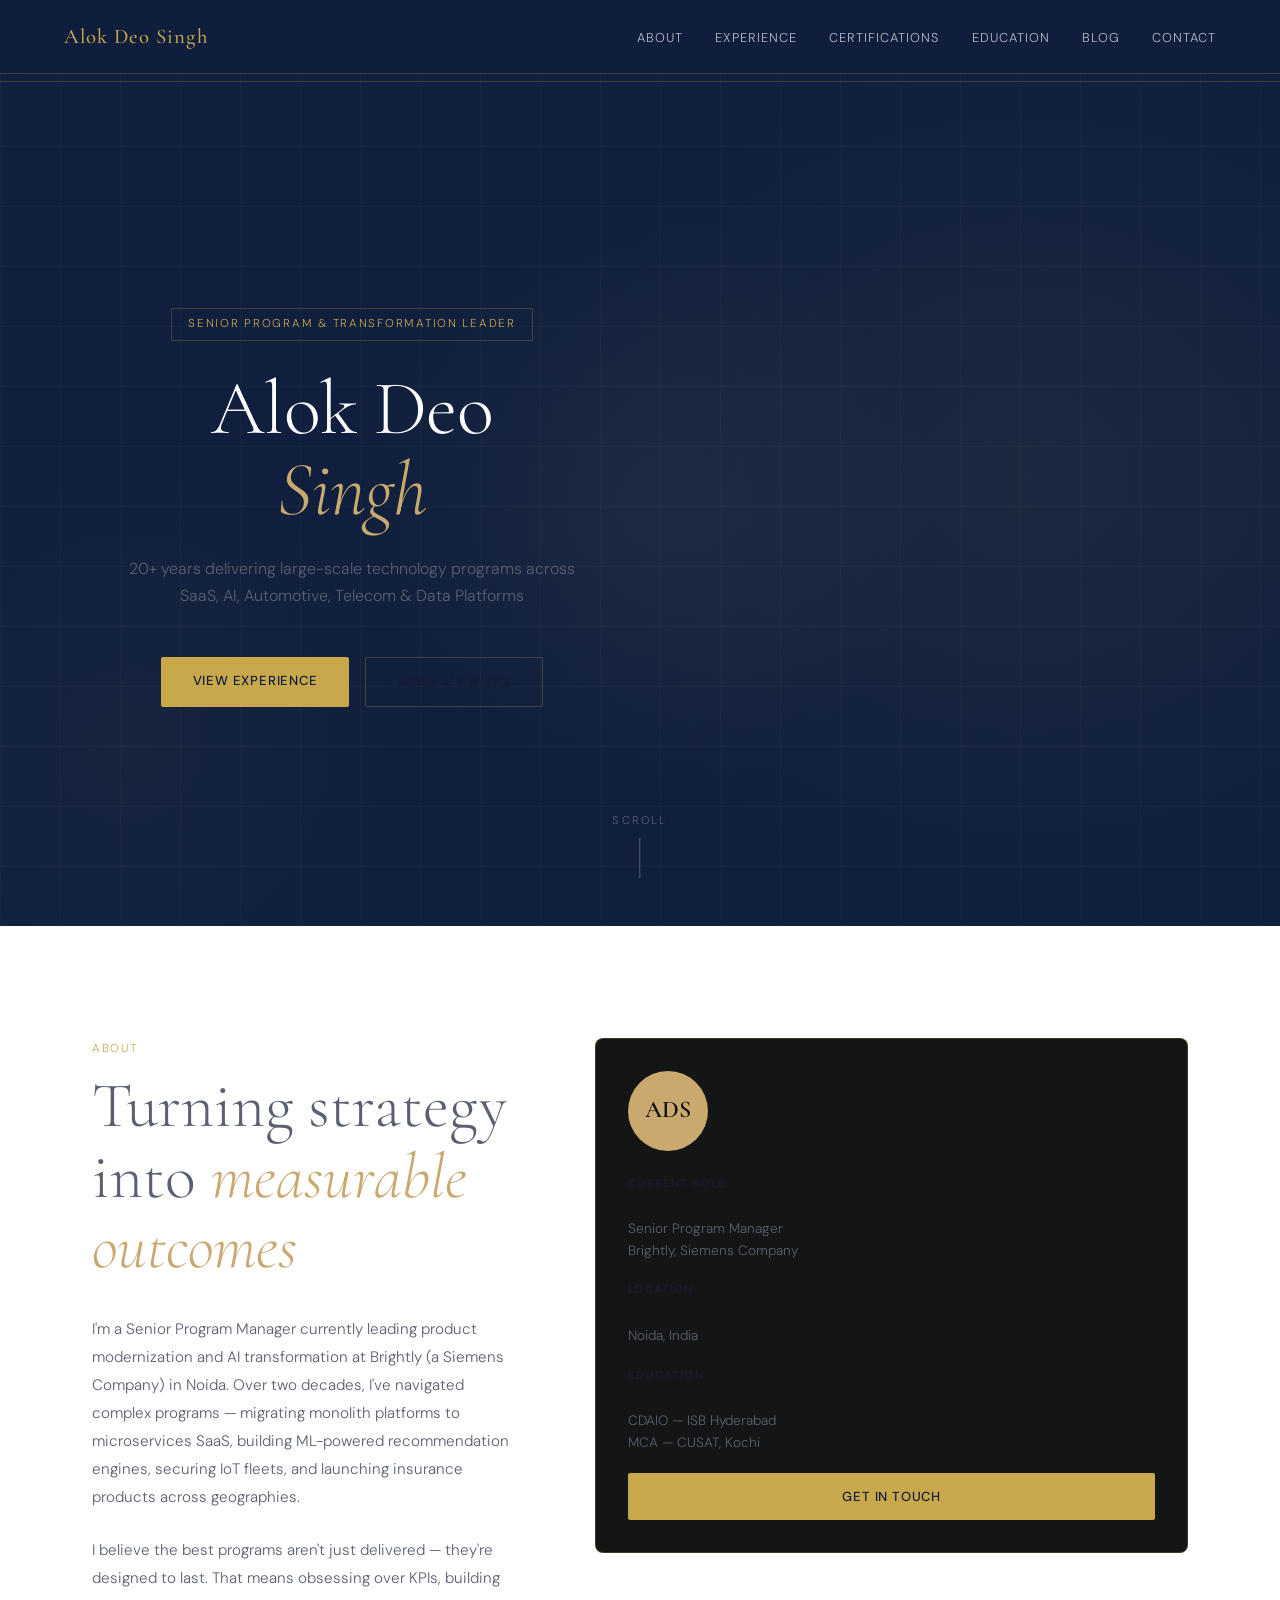
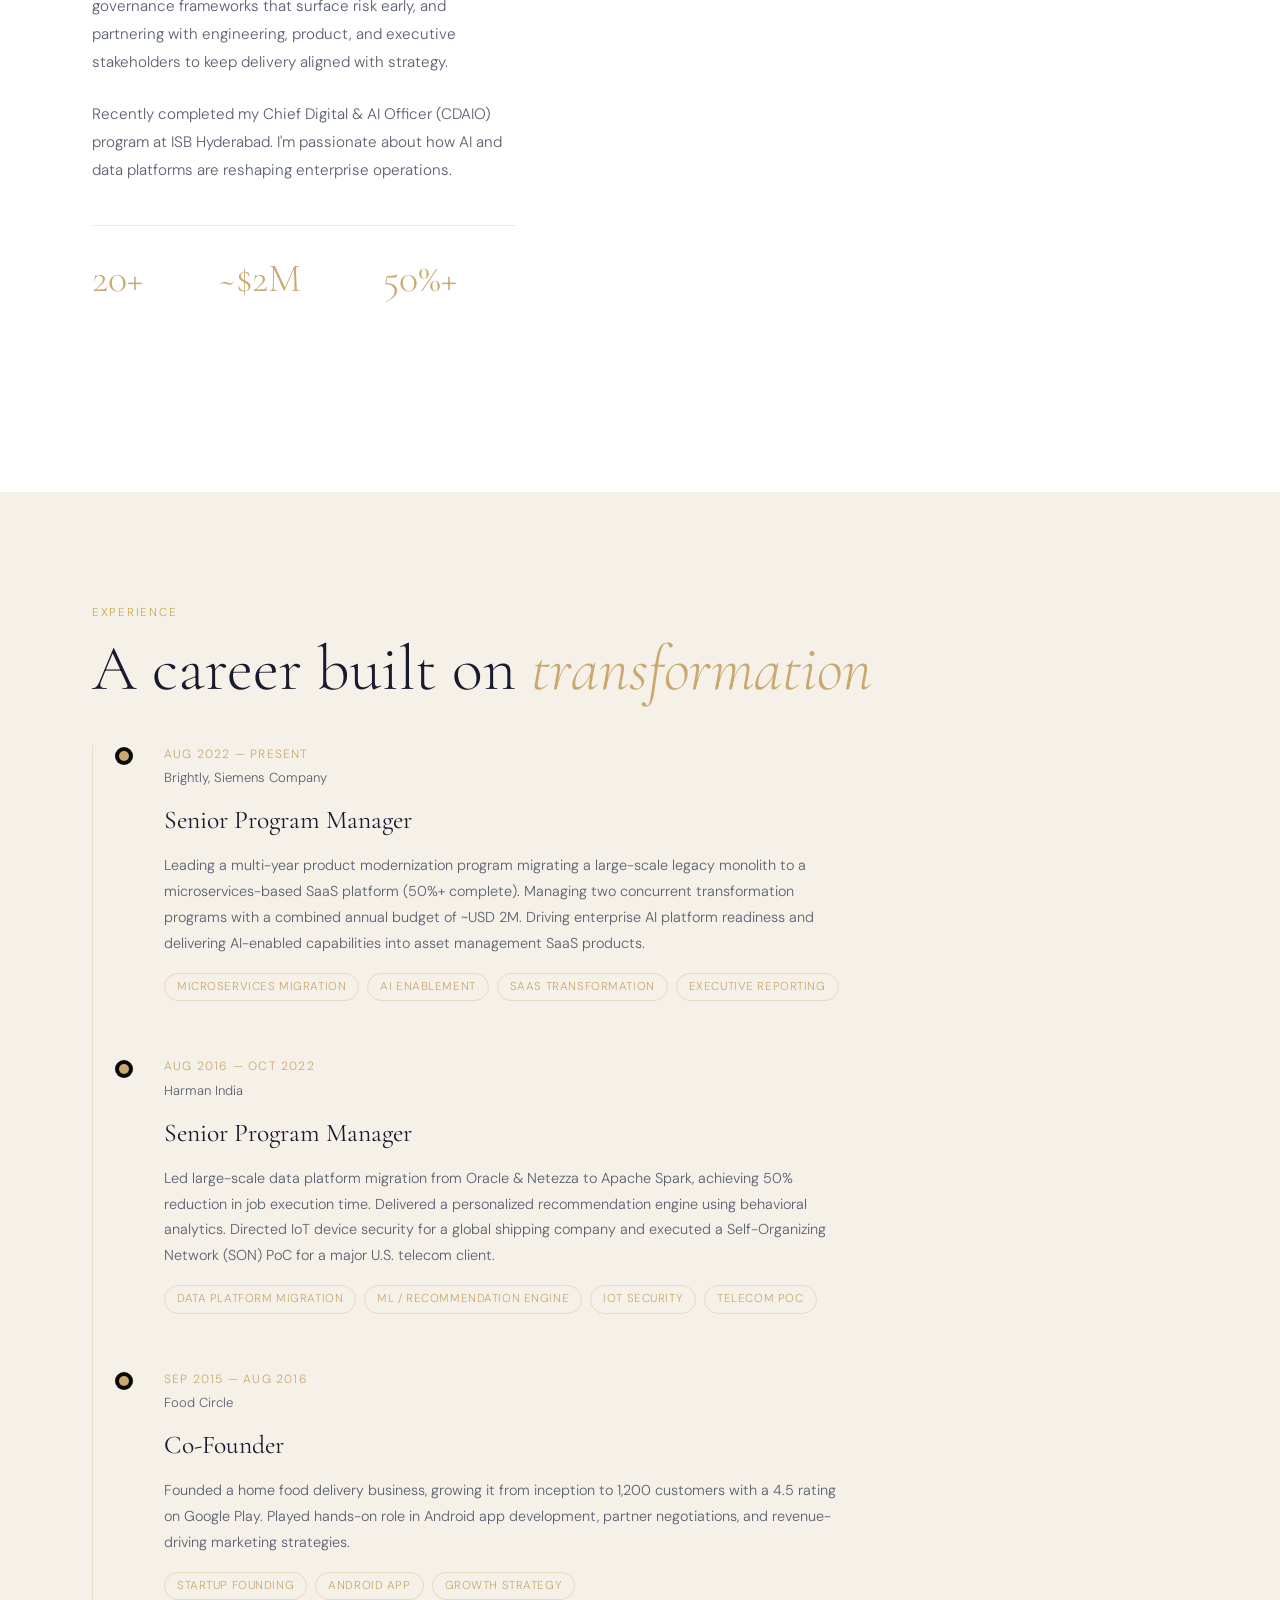
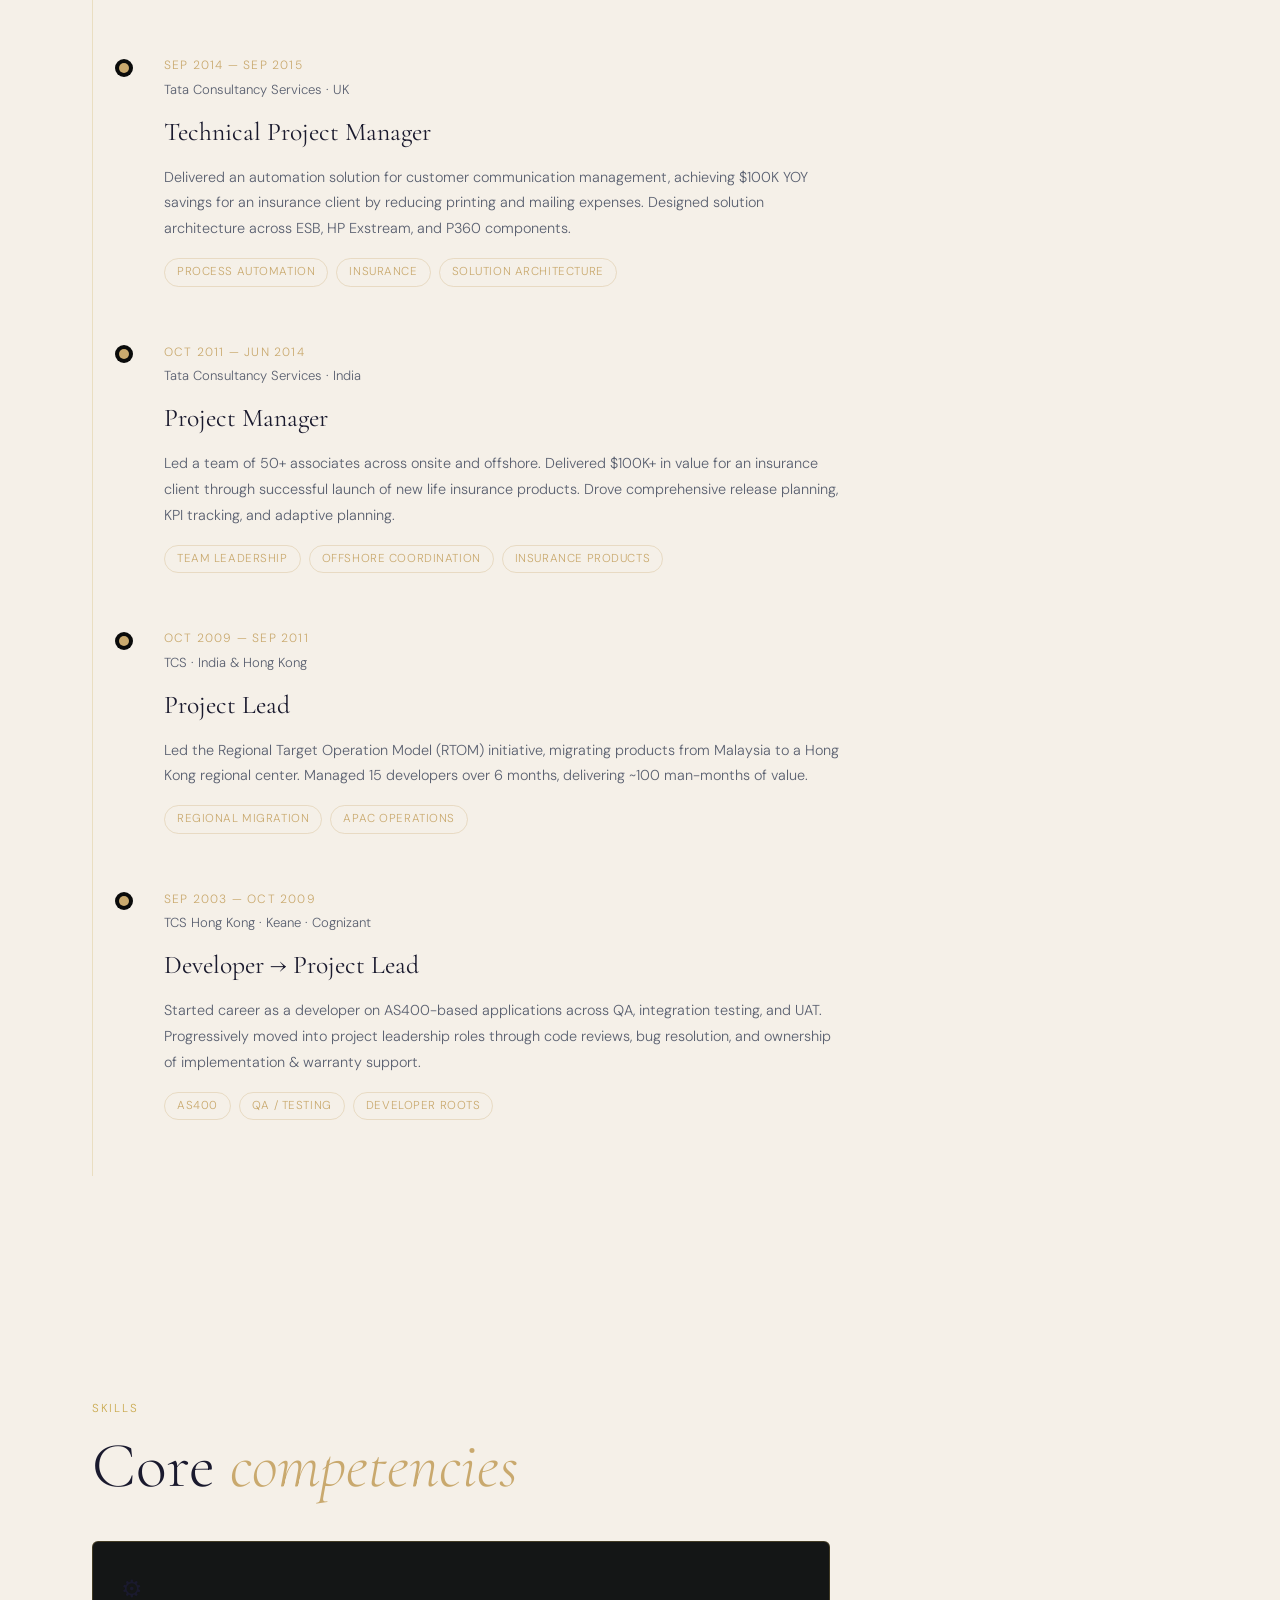
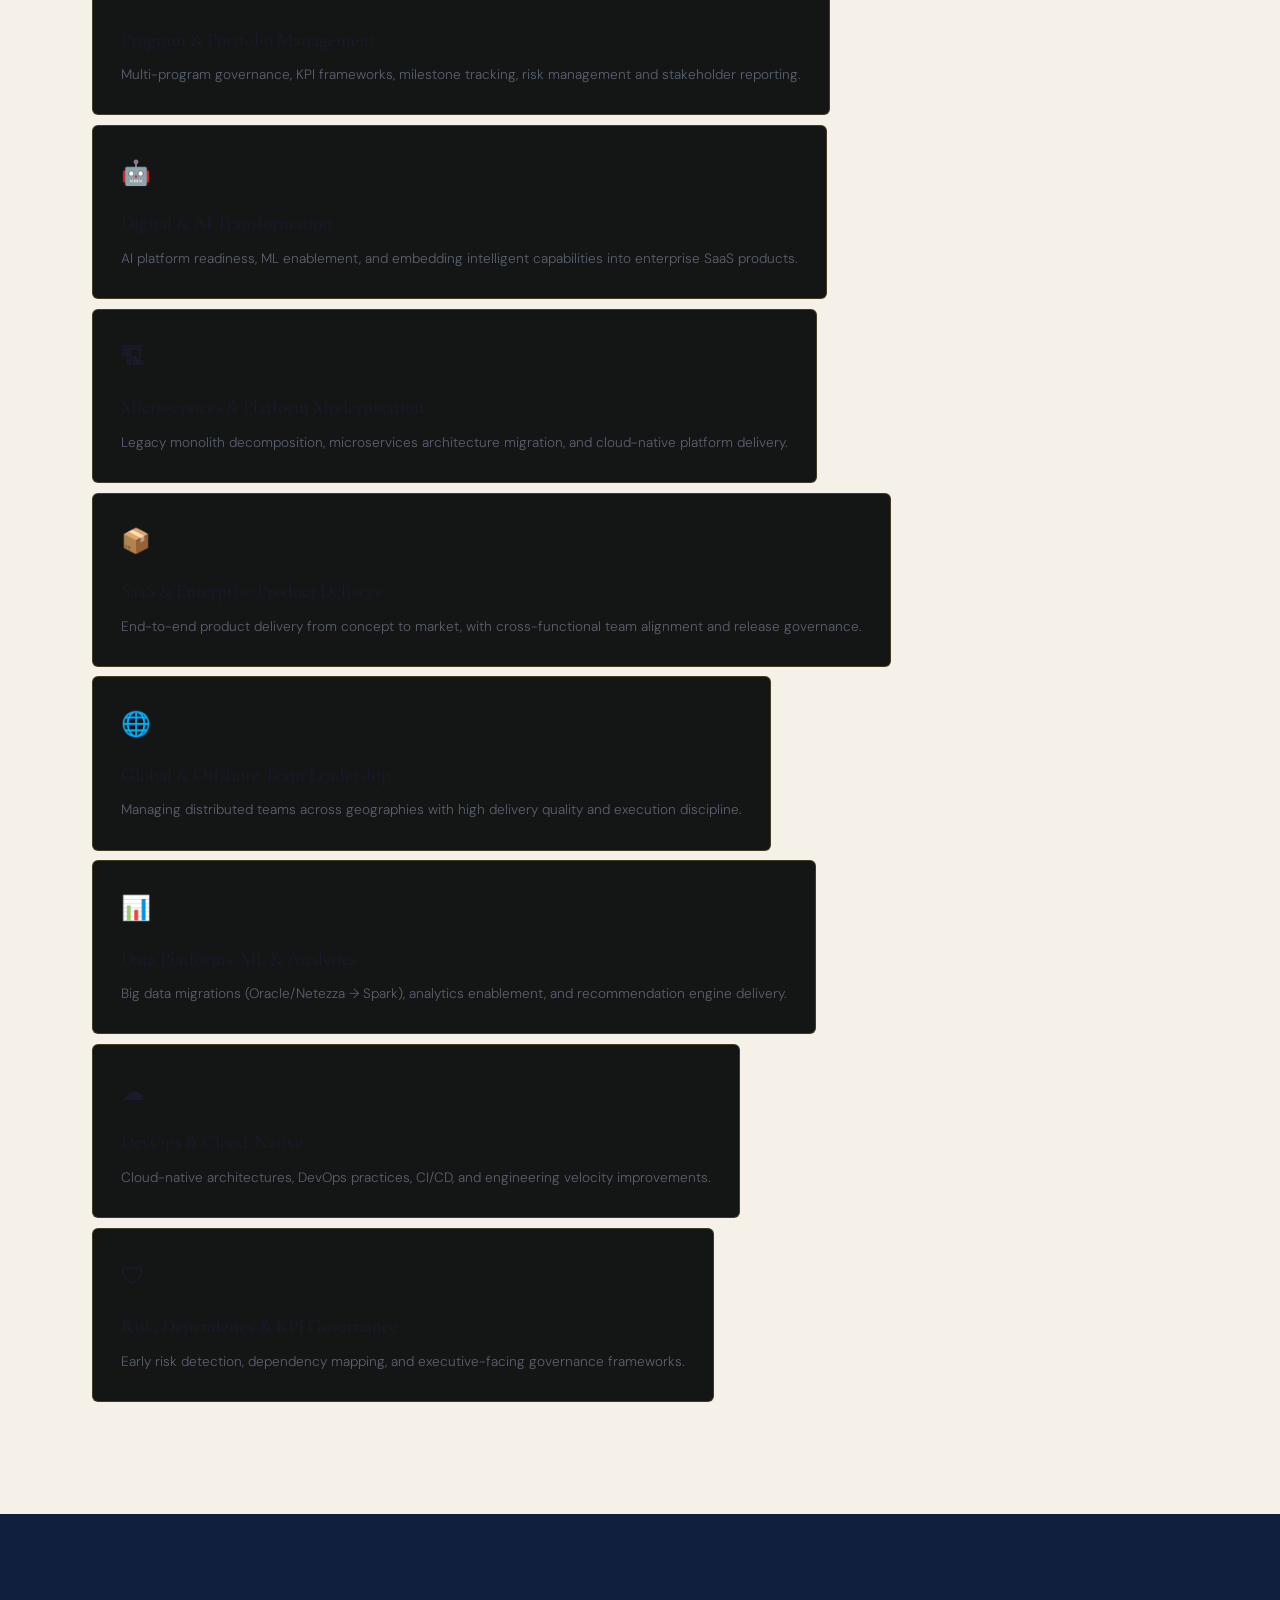
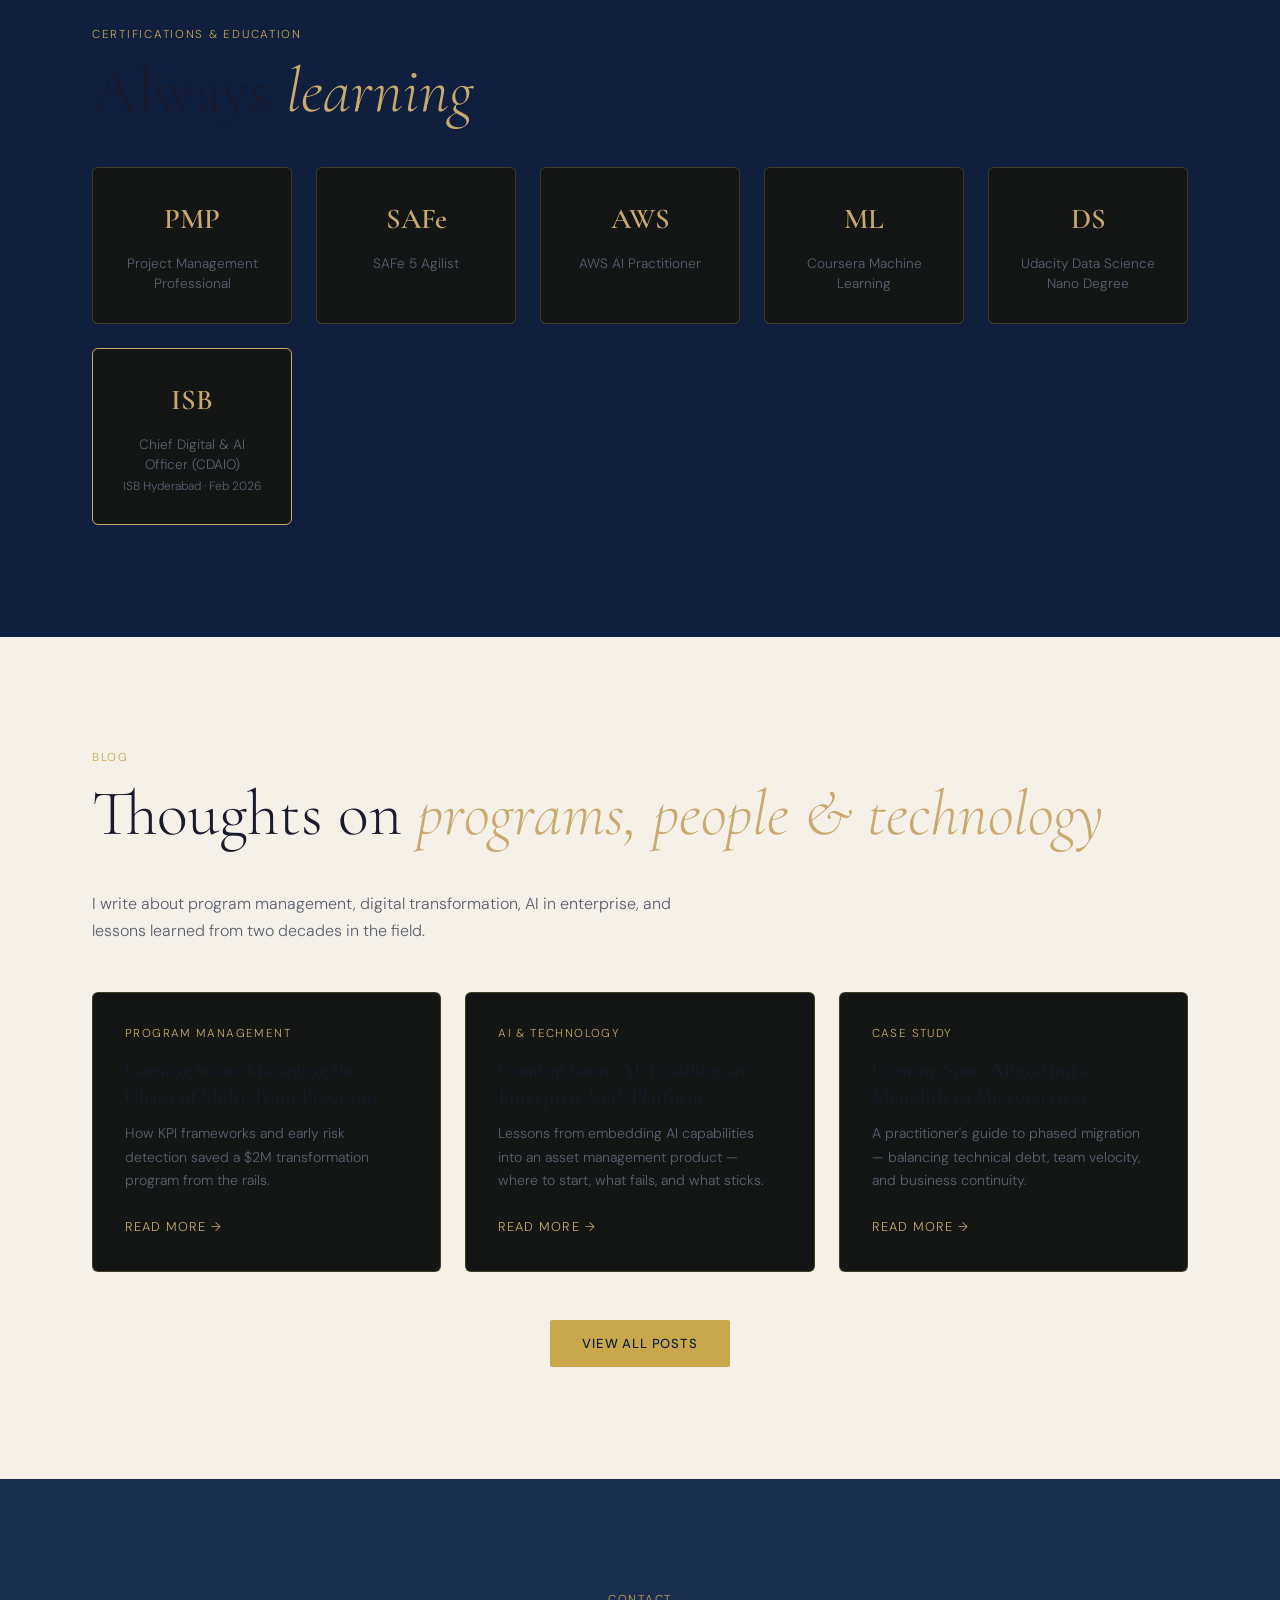
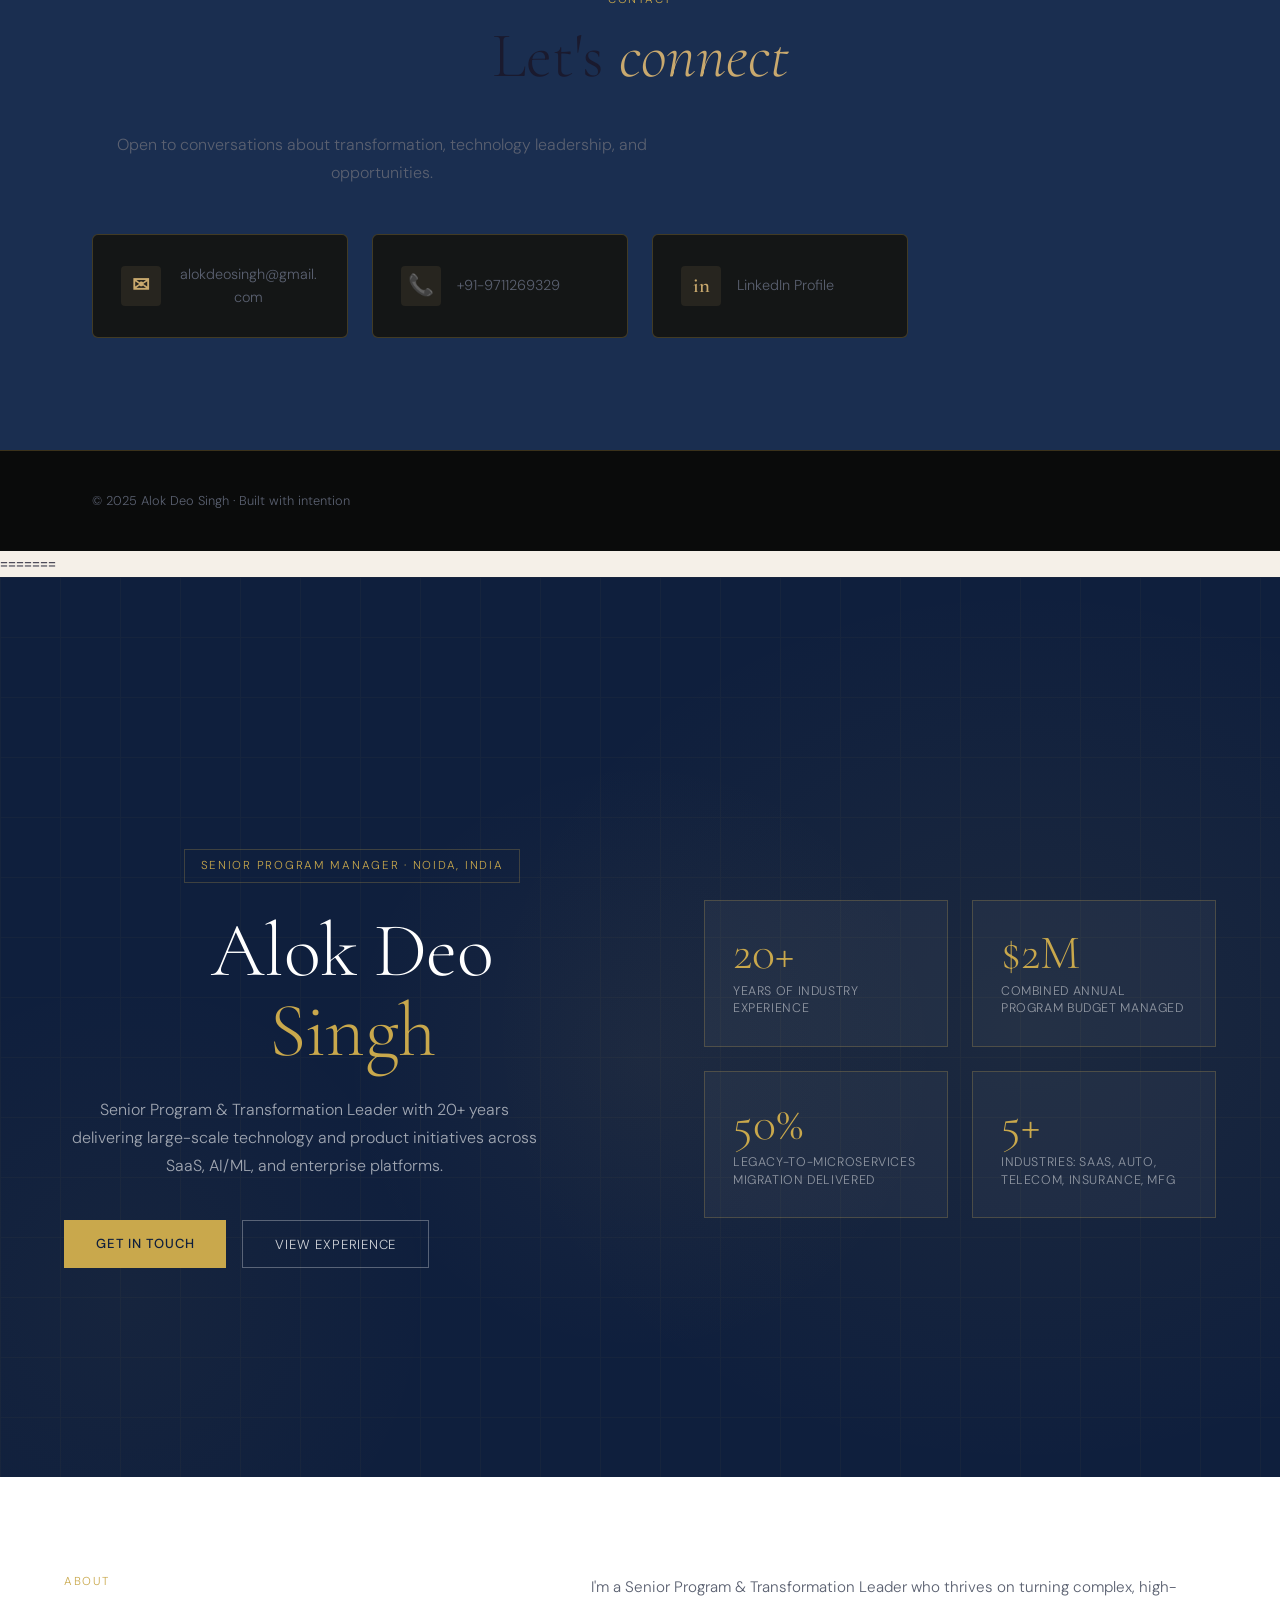
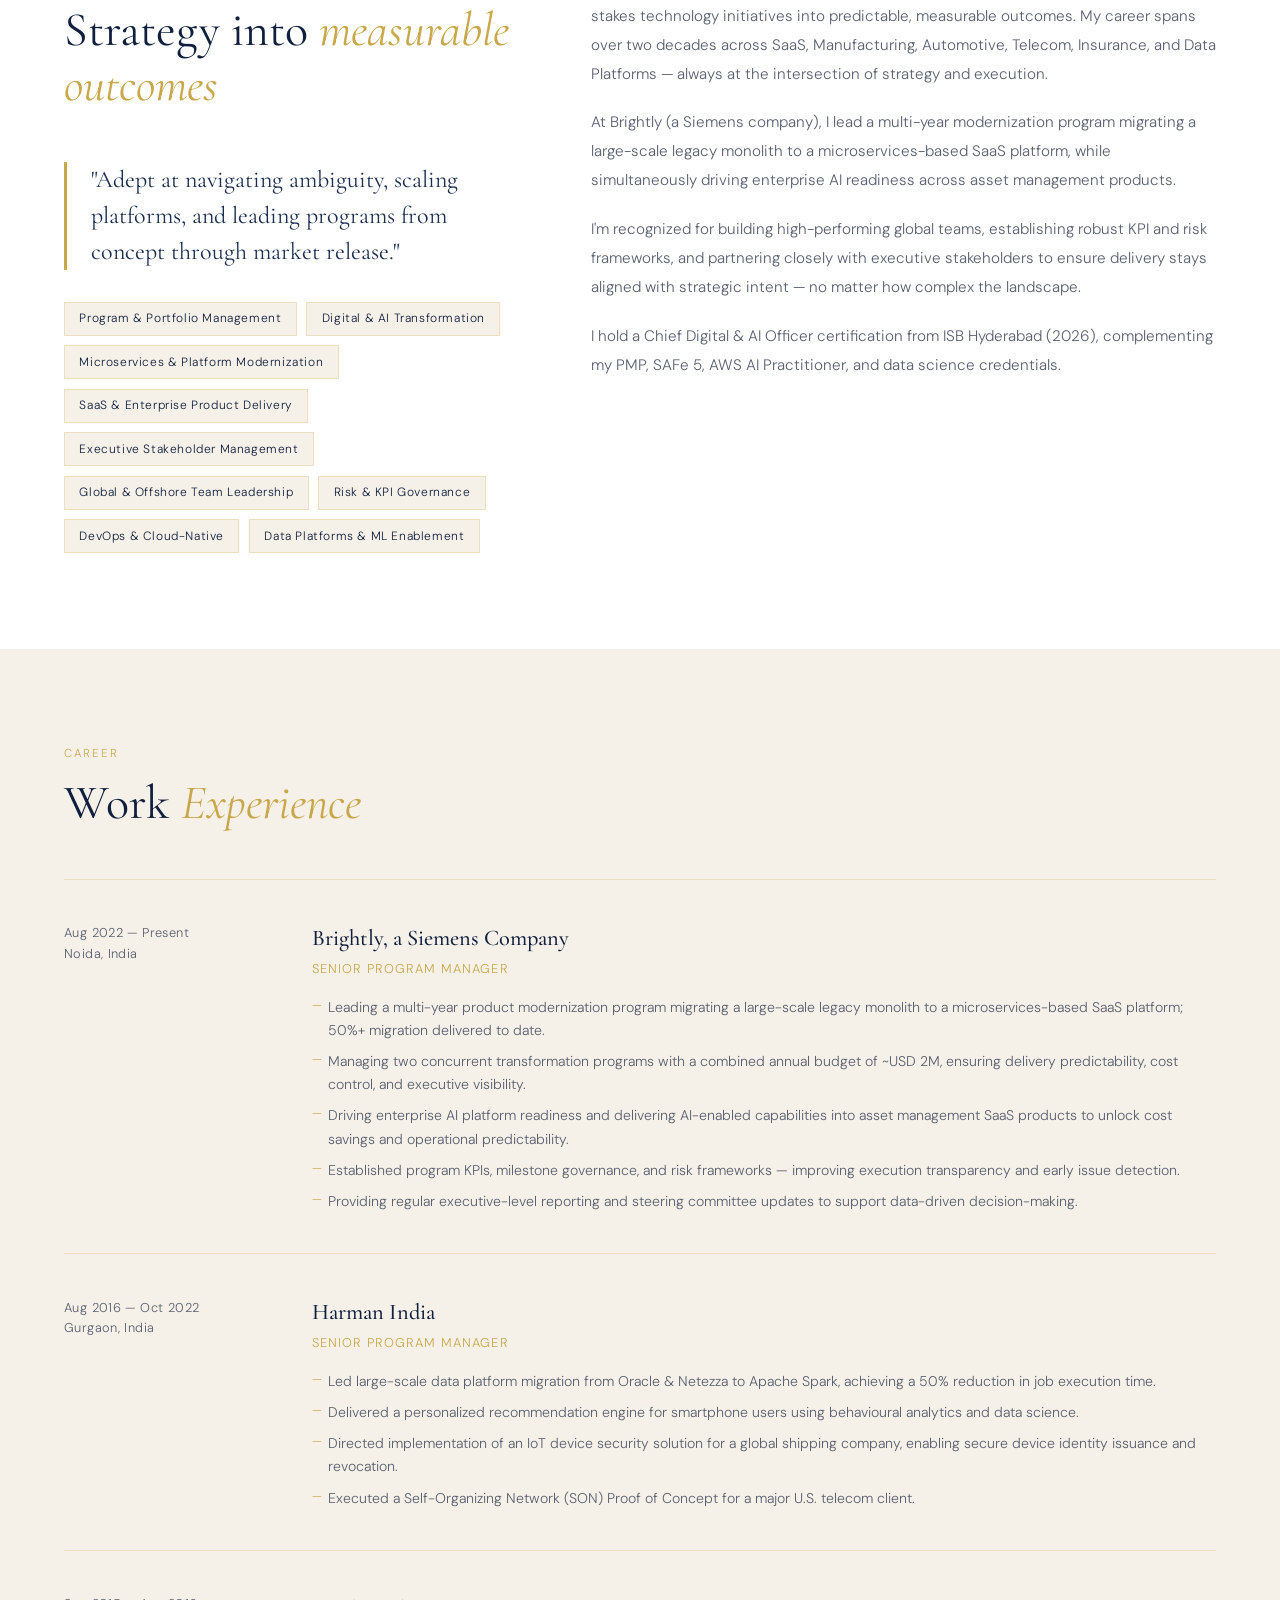
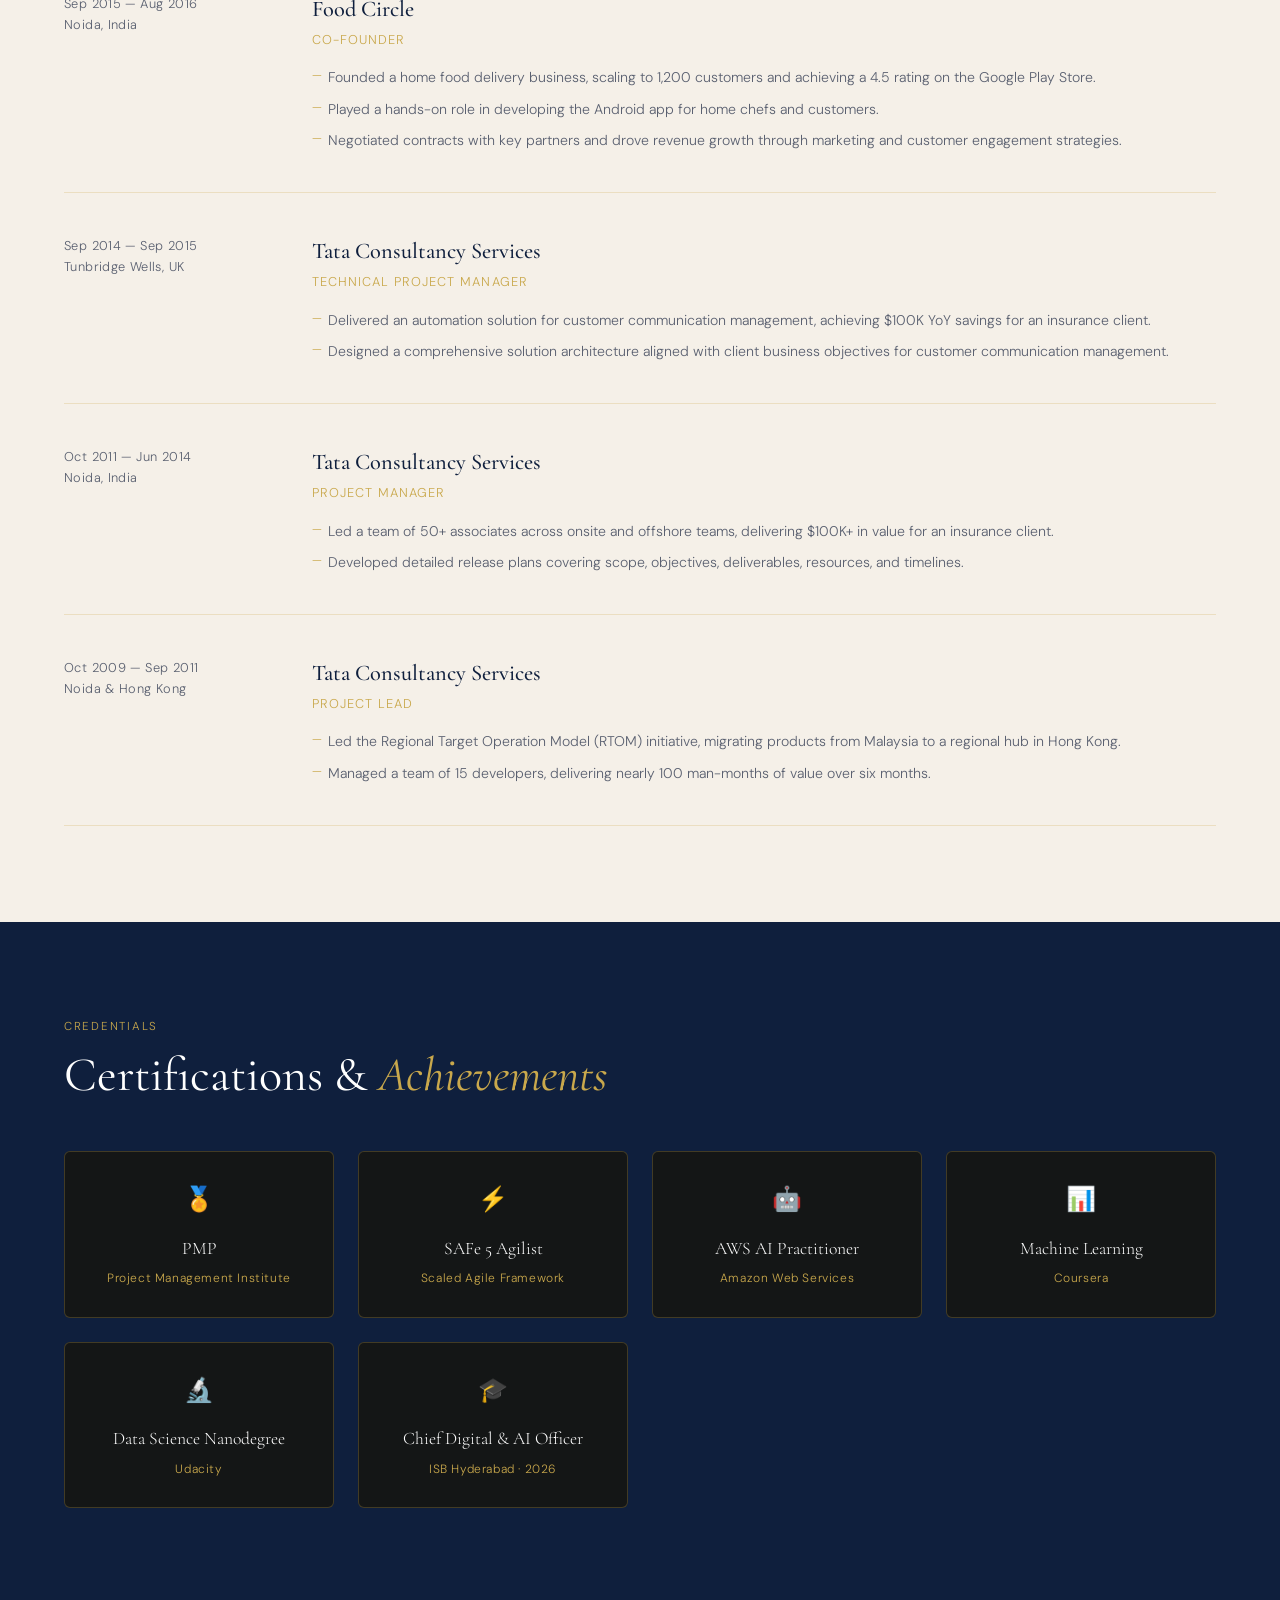
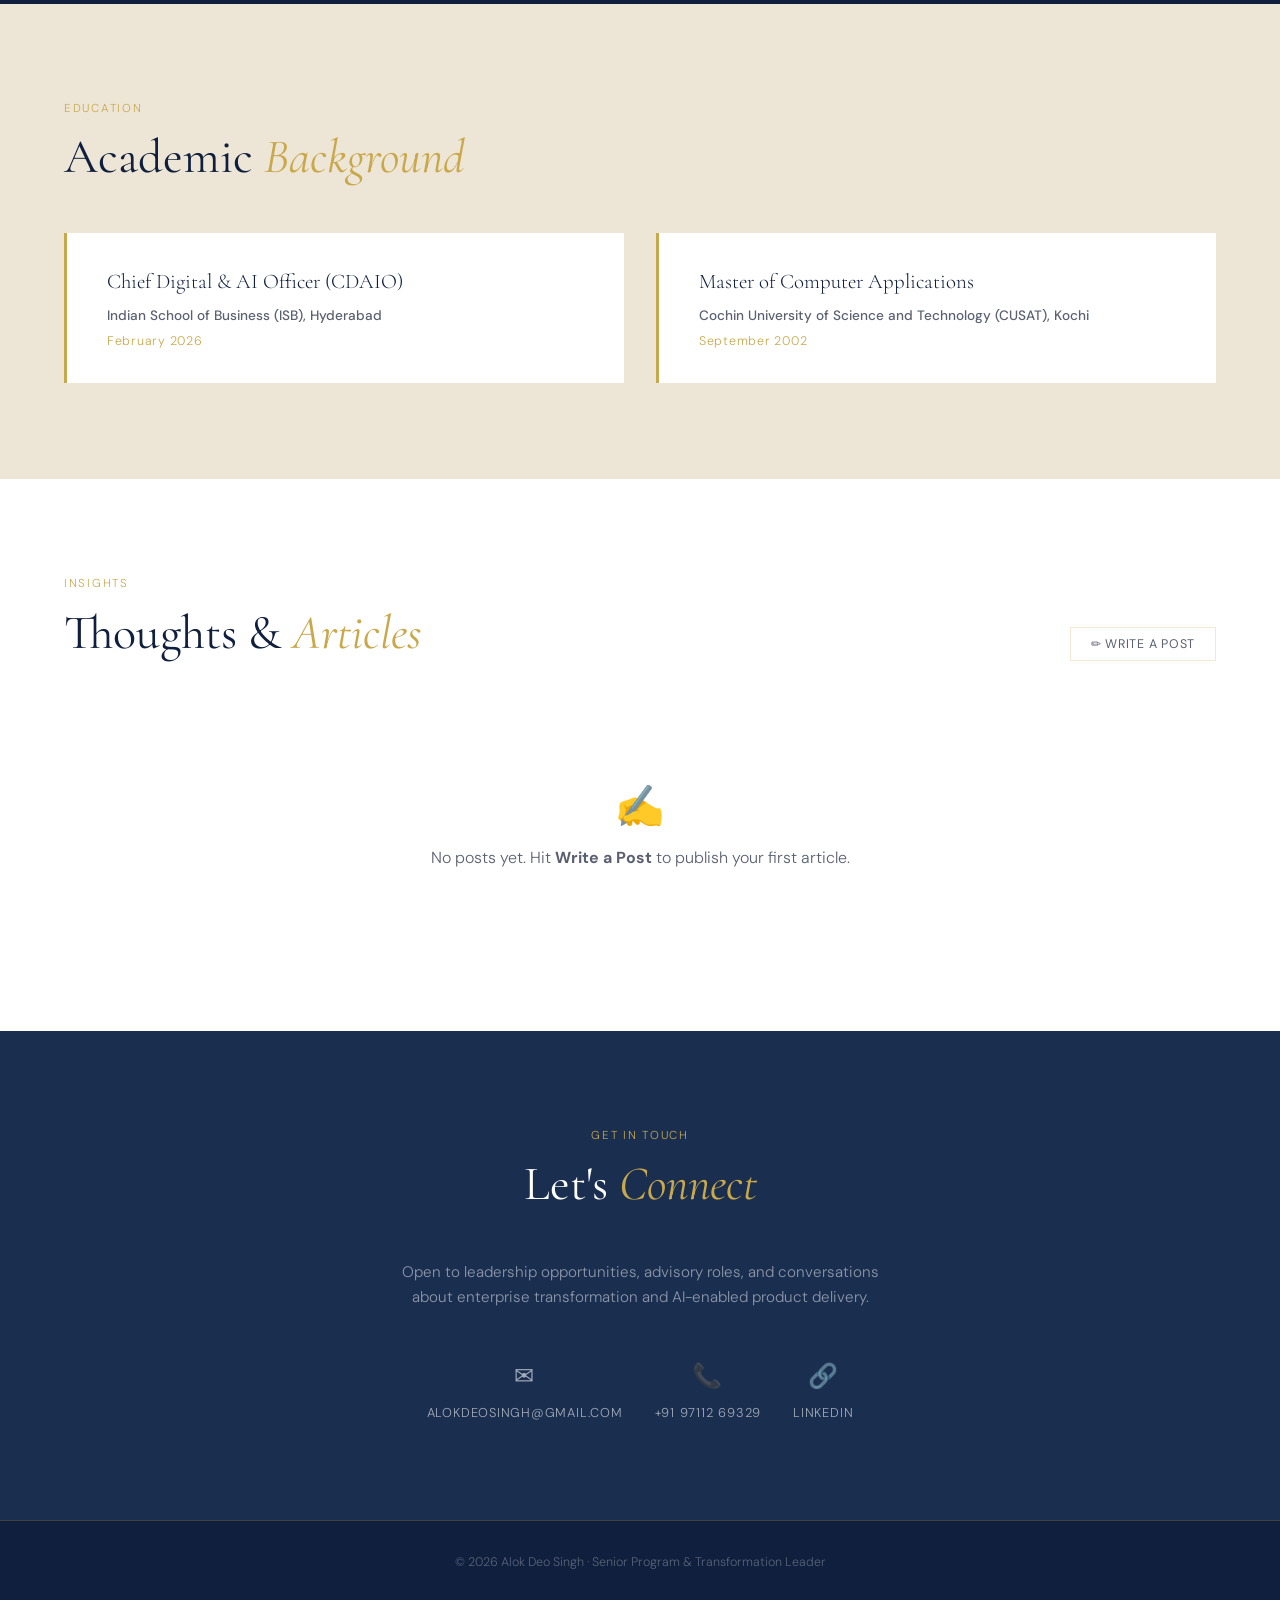
==== commit 8f21048c: "Initial commit" ====
--- a/index.html
+++ b/index.html
@@ -3,6 +3,7 @@
 <head>
   <meta charset="UTF-8" />
   <meta name="viewport" content="width=device-width, initial-scale=1.0" />
+<<<<<<< HEAD
   <title>Alok Deo Singh | Senior Program & Transformation Leader</title>
   <meta name="description" content="Senior Program & Transformation Leader with 20+ years delivering large-scale technology and AI programs across SaaS, Manufacturing, Automotive, and Data Platforms." />
   <link rel="preconnect" href="https://fonts.googleapis.com" />
@@ -370,5 +371,801 @@
   </footer>
 
   <script src="js/main.js"></script>
+=======
+  <title>Alok Deo Singh — Senior Program Manager</title>
+  <meta name="description" content="Senior Program & Transformation Leader with 20+ years delivering large-scale technology and product initiatives across SaaS, AI, and enterprise platforms." />
+  <link rel="preconnect" href="https://fonts.googleapis.com">
+  <link rel="preconnect" href="https://fonts.gstatic.com" crossorigin>
+  <link href="https://fonts.googleapis.com/css2?family=Cormorant+Garamond:wght@300;400;500;600&family=DM+Sans:wght@300;400;500&display=swap" rel="stylesheet">
+  <style>
+    *, *::before, *::after { box-sizing: border-box; margin: 0; padding: 0; }
+
+    :root {
+      --navy: #0f1f3d;
+      --navy-mid: #1a2e50;
+      --gold: #c9a84c;
+      --gold-light: #e8c97a;
+      --cream: #f5f0e8;
+      --cream-dark: #ede6d6;
+      --text: #1a1a2e;
+      --text-muted: #5a6070;
+      --white: #ffffff;
+      --border: rgba(201,168,76,0.25);
+    }
+
+    html { scroll-behavior: smooth; }
+
+    body {
+      font-family: 'DM Sans', sans-serif;
+      background: var(--cream);
+      color: var(--text);
+      overflow-x: hidden;
+    }
+
+    /* ── NAV ── */
+    nav {
+      position: fixed; top: 0; left: 0; right: 0; z-index: 100;
+      display: flex; justify-content: space-between; align-items: center;
+      padding: 1.25rem 4rem;
+      background: rgba(15,31,61,0.96);
+      backdrop-filter: blur(12px);
+      border-bottom: 1px solid var(--border);
+    }
+    .nav-logo {
+      font-family: 'Cormorant Garamond', serif;
+      font-size: 1.3rem; font-weight: 500;
+      color: var(--gold); letter-spacing: 0.05em;
+      text-decoration: none;
+    }
+    .nav-links { display: flex; gap: 2rem; list-style: none; }
+    .nav-links a {
+      color: rgba(255,255,255,0.7); text-decoration: none;
+      font-size: 0.8rem; letter-spacing: 0.08em; text-transform: uppercase;
+      transition: color 0.2s;
+    }
+    .nav-links a:hover { color: var(--gold); }
+
+    /* ── HERO ── */
+    #hero {
+      min-height: 100vh;
+      background: var(--navy);
+      display: grid; grid-template-columns: 1fr 1fr;
+      align-items: center;
+      padding: 8rem 4rem 4rem;
+      position: relative; overflow: hidden;
+    }
+    .hero-bg {
+      position: absolute; inset: 0;
+      background:
+        radial-gradient(ellipse 60% 70% at 80% 50%, rgba(201,168,76,0.07) 0%, transparent 70%),
+        radial-gradient(ellipse 40% 60% at 10% 80%, rgba(201,168,76,0.04) 0%, transparent 60%);
+    }
+    .hero-grid-lines {
+      position: absolute; inset: 0; opacity: 0.04;
+      background-image: linear-gradient(var(--gold) 1px, transparent 1px),
+        linear-gradient(90deg, var(--gold) 1px, transparent 1px);
+      background-size: 60px 60px;
+    }
+    .hero-content { position: relative; z-index: 1; }
+    .hero-tag {
+      display: inline-block;
+      font-size: 0.72rem; letter-spacing: 0.15em; text-transform: uppercase;
+      color: var(--gold); border: 1px solid var(--border);
+      padding: 0.4rem 1rem; margin-bottom: 1.75rem;
+      opacity: 0; animation: fadeUp 0.7s 0.2s forwards;
+    }
+    .hero-name {
+      font-family: 'Cormorant Garamond', serif;
+      font-size: clamp(3.2rem, 6vw, 5.5rem);
+      font-weight: 300; line-height: 1.05;
+      color: var(--white); margin-bottom: 1.5rem;
+      opacity: 0; animation: fadeUp 0.7s 0.4s forwards;
+    }
+    .hero-name span { color: var(--gold); display: block; }
+    .hero-desc {
+      font-size: 1rem; line-height: 1.75;
+      color: rgba(255,255,255,0.6); max-width: 480px;
+      margin-bottom: 2.5rem;
+      opacity: 0; animation: fadeUp 0.7s 0.6s forwards;
+    }
+    .hero-ctas {
+      display: flex; gap: 1rem; flex-wrap: wrap;
+      opacity: 0; animation: fadeUp 0.7s 0.8s forwards;
+    }
+    .btn-primary {
+      background: var(--gold); color: var(--navy);
+      padding: 0.8rem 2rem; font-size: 0.82rem;
+      letter-spacing: 0.06em; text-transform: uppercase;
+      text-decoration: none; font-weight: 500;
+      transition: background 0.2s, transform 0.2s;
+    }
+    .btn-primary:hover { background: var(--gold-light); transform: translateY(-2px); }
+    .btn-outline {
+      border: 1px solid rgba(255,255,255,0.3); color: rgba(255,255,255,0.8);
+      padding: 0.8rem 2rem; font-size: 0.82rem;
+      letter-spacing: 0.06em; text-transform: uppercase;
+      text-decoration: none;
+      transition: border-color 0.2s, color 0.2s, transform 0.2s;
+    }
+    .btn-outline:hover { border-color: var(--gold); color: var(--gold); transform: translateY(-2px); }
+
+    .hero-stats {
+      position: relative; z-index: 1;
+      display: grid; grid-template-columns: 1fr 1fr;
+      gap: 1.5rem; padding-left: 4rem;
+      opacity: 0; animation: fadeUp 0.7s 1s forwards;
+    }
+    .stat-card {
+      background: rgba(255,255,255,0.04);
+      border: 1px solid var(--border);
+      padding: 1.75rem;
+    }
+    .stat-num {
+      font-family: 'Cormorant Garamond', serif;
+      font-size: 3rem; font-weight: 300;
+      color: var(--gold); line-height: 1;
+      margin-bottom: 0.4rem;
+    }
+    .stat-label {
+      font-size: 0.78rem; color: rgba(255,255,255,0.5);
+      letter-spacing: 0.05em; line-height: 1.4;
+    }
+
+    /* ── SECTIONS ── */
+    section { padding: 6rem 4rem; }
+    .section-label {
+      font-size: 0.72rem; letter-spacing: 0.15em; text-transform: uppercase;
+      color: var(--gold); margin-bottom: 0.75rem;
+    }
+    .section-title {
+      font-family: 'Cormorant Garamond', serif;
+      font-size: clamp(2rem, 4vw, 3rem);
+      font-weight: 400; color: var(--navy);
+      line-height: 1.15; margin-bottom: 3rem;
+    }
+    .section-title em { font-style: italic; color: var(--gold); }
+
+    /* ── ABOUT ── */
+    #about { background: var(--white); }
+    .about-grid { display: grid; grid-template-columns: 1fr 1.4fr; gap: 5rem; align-items: start; }
+    .about-left { position: sticky; top: 6rem; }
+    .about-tagline {
+      font-family: 'Cormorant Garamond', serif;
+      font-size: 1.5rem; font-weight: 400; line-height: 1.5;
+      color: var(--navy-mid); margin-bottom: 2rem;
+      border-left: 3px solid var(--gold); padding-left: 1.5rem;
+    }
+    .about-text { font-size: 0.95rem; line-height: 1.9; color: var(--text-muted); margin-bottom: 1.25rem; }
+    .skills-grid { display: flex; flex-wrap: wrap; gap: 0.6rem; margin-top: 2rem; }
+    .skill-tag {
+      font-size: 0.75rem; letter-spacing: 0.05em;
+      border: 1px solid var(--border);
+      padding: 0.4rem 0.9rem; color: var(--navy);
+      background: var(--cream);
+    }
+
+    /* ── EXPERIENCE ── */
+    #experience { background: var(--cream); }
+    .exp-list { display: flex; flex-direction: column; gap: 0; }
+    .exp-item {
+      display: grid; grid-template-columns: 200px 1fr;
+      gap: 3rem; padding: 2.5rem 0;
+      border-top: 1px solid var(--border);
+      transition: background 0.2s;
+    }
+    .exp-item:last-child { border-bottom: 1px solid var(--border); }
+    .exp-date { font-size: 0.8rem; color: var(--text-muted); padding-top: 0.2rem; letter-spacing: 0.03em; }
+    .exp-company {
+      font-family: 'Cormorant Garamond', serif;
+      font-size: 1.4rem; color: var(--navy); font-weight: 500;
+      margin-bottom: 0.2rem;
+    }
+    .exp-role {
+      font-size: 0.8rem; color: var(--gold);
+      letter-spacing: 0.08em; text-transform: uppercase;
+      margin-bottom: 1rem;
+    }
+    .exp-bullets { list-style: none; display: flex; flex-direction: column; gap: 0.5rem; }
+    .exp-bullets li {
+      font-size: 0.88rem; color: var(--text-muted); line-height: 1.65;
+      padding-left: 1rem; position: relative;
+    }
+    .exp-bullets li::before {
+      content: '—'; position: absolute; left: 0;
+      color: var(--gold); font-size: 0.75rem;
+    }
+
+    /* ── CERTIFICATIONS ── */
+    #certifications { background: var(--navy); }
+    #certifications .section-title { color: var(--white); }
+    .cert-grid { display: grid; grid-template-columns: repeat(auto-fill, minmax(220px, 1fr)); gap: 1.5rem; }
+    .cert-card {
+      border: 1px solid var(--border);
+      padding: 1.75rem;
+      transition: background 0.2s, transform 0.2s;
+    }
+    .cert-card:hover { background: rgba(201,168,76,0.06); transform: translateY(-4px); }
+    .cert-icon { font-size: 1.5rem; margin-bottom: 1rem; }
+    .cert-name { font-family: 'Cormorant Garamond', serif; font-size: 1.1rem; color: var(--white); margin-bottom: 0.4rem; }
+    .cert-issuer { font-size: 0.75rem; color: var(--gold); letter-spacing: 0.05em; }
+
+    /* ── EDUCATION ── */
+    #education { background: var(--cream-dark); }
+    .edu-grid { display: grid; grid-template-columns: 1fr 1fr; gap: 2rem; }
+    .edu-card {
+      background: var(--white);
+      border-left: 3px solid var(--gold);
+      padding: 2rem 2.5rem;
+    }
+    .edu-degree { font-family: 'Cormorant Garamond', serif; font-size: 1.3rem; color: var(--navy); margin-bottom: 0.4rem; }
+    .edu-school { font-size: 0.85rem; font-weight: 500; color: var(--text-muted); margin-bottom: 0.3rem; }
+    .edu-year { font-size: 0.78rem; color: var(--gold); letter-spacing: 0.06em; }
+
+    /* ── CONTACT ── */
+    #contact {
+      background: var(--navy-mid);
+      text-align: center;
+    }
+    #contact .section-title { color: var(--white); }
+    .contact-sub { font-size: 0.95rem; color: rgba(255,255,255,0.5); margin-bottom: 3rem; max-width: 500px; margin-left: auto; margin-right: auto; }
+    .contact-links { display: flex; justify-content: center; gap: 2rem; flex-wrap: wrap; }
+    .contact-link {
+      display: flex; flex-direction: column; align-items: center; gap: 0.5rem;
+      color: rgba(255,255,255,0.6); text-decoration: none;
+      font-size: 0.8rem; letter-spacing: 0.06em; text-transform: uppercase;
+      transition: color 0.2s;
+    }
+    .contact-link .ci { font-size: 1.5rem; }
+    .contact-link:hover { color: var(--gold); }
+
+    /* ── BLOG ── */
+    #blog { background: var(--white); }
+    .blog-header { display: flex; justify-content: space-between; align-items: flex-end; margin-bottom: 3rem; flex-wrap: wrap; gap: 1rem; }
+    .blog-grid { display: grid; grid-template-columns: repeat(auto-fill, minmax(320px, 1fr)); gap: 2rem; }
+    .blog-card {
+      border: 1px solid var(--border); background: var(--cream);
+      cursor: pointer; transition: transform 0.2s, box-shadow 0.2s;
+      display: flex; flex-direction: column;
+    }
+    .blog-card:hover { transform: translateY(-4px); box-shadow: 0 12px 40px rgba(15,31,61,0.1); }
+    .blog-card-img {
+      width: 100%; height: 180px; object-fit: cover;
+      background: var(--navy); display: flex; align-items: center; justify-content: center;
+      font-size: 3rem;
+    }
+    .blog-card-body { padding: 1.5rem; flex: 1; display: flex; flex-direction: column; }
+    .blog-meta { display: flex; gap: 0.75rem; align-items: center; margin-bottom: 0.75rem; flex-wrap: wrap; }
+    .blog-tag {
+      font-size: 0.68rem; letter-spacing: 0.08em; text-transform: uppercase;
+      background: var(--navy); color: var(--gold); padding: 0.25rem 0.6rem;
+    }
+    .blog-date { font-size: 0.75rem; color: var(--text-muted); }
+    .blog-title { font-family: 'Cormorant Garamond', serif; font-size: 1.25rem; color: var(--navy); margin-bottom: 0.6rem; line-height: 1.3; }
+    .blog-excerpt { font-size: 0.85rem; color: var(--text-muted); line-height: 1.7; flex: 1; }
+    .blog-read { margin-top: 1.25rem; font-size: 0.78rem; color: var(--gold); letter-spacing: 0.06em; text-transform: uppercase; }
+
+    /* Blog modal */
+    .blog-modal-overlay {
+      display: none; position: fixed; inset: 0; z-index: 200;
+      background: rgba(15,31,61,0.85); backdrop-filter: blur(6px);
+      align-items: center; justify-content: center; padding: 2rem;
+    }
+    .blog-modal-overlay.open { display: flex; }
+    .blog-modal {
+      background: var(--white); max-width: 720px; width: 100%;
+      max-height: 85vh; overflow-y: auto;
+      padding: 3rem; position: relative;
+    }
+    .modal-close {
+      position: absolute; top: 1.25rem; right: 1.25rem;
+      background: none; border: none; font-size: 1.5rem;
+      cursor: pointer; color: var(--text-muted);
+      transition: color 0.2s;
+    }
+    .modal-close:hover { color: var(--navy); }
+    .modal-tag { font-size: 0.7rem; letter-spacing: 0.1em; text-transform: uppercase; color: var(--gold); margin-bottom: 0.75rem; }
+    .modal-title { font-family: 'Cormorant Garamond', serif; font-size: 2rem; color: var(--navy); margin-bottom: 0.5rem; line-height: 1.2; }
+    .modal-date { font-size: 0.8rem; color: var(--text-muted); margin-bottom: 2rem; padding-bottom: 1.5rem; border-bottom: 1px solid var(--border); }
+    .modal-body { font-size: 0.95rem; line-height: 1.9; color: var(--text-muted); white-space: pre-wrap; }
+
+    /* Admin panel */
+    .admin-toggle {
+      background: none; border: 1px solid var(--border);
+      color: var(--text-muted); font-size: 0.78rem;
+      letter-spacing: 0.06em; text-transform: uppercase;
+      padding: 0.5rem 1.25rem; cursor: pointer;
+      transition: all 0.2s; font-family: 'DM Sans', sans-serif;
+    }
+    .admin-toggle:hover { border-color: var(--gold); color: var(--gold); }
+    .admin-panel {
+      display: none; background: var(--cream-dark);
+      border: 1px solid var(--border); padding: 2rem;
+      margin-bottom: 2.5rem;
+    }
+    .admin-panel.open { display: block; }
+    .admin-panel h3 { font-family: 'Cormorant Garamond', serif; font-size: 1.3rem; color: var(--navy); margin-bottom: 1.5rem; }
+    .admin-field { margin-bottom: 1rem; }
+    .admin-field label { display: block; font-size: 0.75rem; letter-spacing: 0.07em; text-transform: uppercase; color: var(--text-muted); margin-bottom: 0.4rem; }
+    .admin-field input, .admin-field textarea, .admin-field select {
+      width: 100%; padding: 0.65rem 0.9rem;
+      border: 1px solid var(--border); background: var(--white);
+      font-family: 'DM Sans', sans-serif; font-size: 0.9rem;
+      color: var(--text); outline: none;
+      transition: border-color 0.2s;
+    }
+    .admin-field input:focus, .admin-field textarea:focus { border-color: var(--gold); }
+    .admin-field textarea { min-height: 180px; resize: vertical; }
+    .admin-row { display: grid; grid-template-columns: 1fr 1fr; gap: 1rem; }
+    .btn-publish {
+      background: var(--navy); color: var(--gold);
+      border: none; padding: 0.75rem 2rem;
+      font-size: 0.82rem; letter-spacing: 0.07em; text-transform: uppercase;
+      cursor: pointer; font-family: 'DM Sans', sans-serif;
+      transition: background 0.2s;
+    }
+    .btn-publish:hover { background: var(--navy-mid); }
+    .btn-delete {
+      background: none; border: 1px solid #e05a5a; color: #e05a5a;
+      font-size: 0.7rem; padding: 0.2rem 0.6rem; cursor: pointer;
+      letter-spacing: 0.05em; font-family: 'DM Sans', sans-serif;
+      transition: all 0.2s; margin-top: 0.75rem; display: inline-block;
+    }
+    .btn-delete:hover { background: #e05a5a; color: white; }
+    .empty-state { text-align: center; padding: 4rem 2rem; color: var(--text-muted); grid-column: 1/-1; }
+    .empty-state p { font-size: 1rem; margin-top: 0.5rem; }
+
+    /* ── FOOTER ── */
+    footer {
+      background: var(--navy);
+      text-align: center; padding: 2rem;
+      font-size: 0.78rem; color: rgba(255,255,255,0.3);
+      border-top: 1px solid var(--border);
+    }
+
+    /* ── ANIMATIONS ── */
+    @keyframes fadeUp {
+      from { opacity: 0; transform: translateY(24px); }
+      to   { opacity: 1; transform: translateY(0); }
+    }
+
+    /* ── RESPONSIVE ── */
+    @media (max-width: 900px) {
+      nav { padding: 1rem 1.5rem; }
+      .nav-links { display: none; }
+      #hero { grid-template-columns: 1fr; padding: 6rem 1.5rem 3rem; }
+      .hero-stats { padding-left: 0; margin-top: 3rem; }
+      section { padding: 4rem 1.5rem; }
+      .about-grid { grid-template-columns: 1fr; gap: 2.5rem; }
+      .about-left { position: static; }
+      .exp-item { grid-template-columns: 1fr; gap: 0.5rem; }
+      .edu-grid { grid-template-columns: 1fr; }
+    }
+  </style>
+</head>
+<body>
+
+<!-- NAV -->
+<nav>
+  <a class="nav-logo" href="#">Alok Deo Singh</a>
+  <ul class="nav-links">
+    <li><a href="#about">About</a></li>
+    <li><a href="#experience">Experience</a></li>
+    <li><a href="#certifications">Certifications</a></li>
+    <li><a href="#education">Education</a></li>
+    <li><a href="#blog">Blog</a></li>
+    <li><a href="#contact">Contact</a></li>
+  </ul>
+</nav>
+
+<!-- HERO -->
+<section id="hero">
+  <div class="hero-bg"></div>
+  <div class="hero-grid-lines"></div>
+  <div class="hero-content">
+    <div class="hero-tag">Senior Program Manager · Noida, India</div>
+    <h1 class="hero-name">Alok Deo<span>Singh</span></h1>
+    <p class="hero-desc">Senior Program & Transformation Leader with 20+ years delivering large-scale technology and product initiatives across SaaS, AI/ML, and enterprise platforms.</p>
+    <div class="hero-ctas">
+      <a href="mailto:alokdeosingh@gmail.com" class="btn-primary">Get in Touch</a>
+      <a href="#experience" class="btn-outline">View Experience</a>
+    </div>
+  </div>
+  <div class="hero-stats">
+    <div class="stat-card">
+      <div class="stat-num">20+</div>
+      <div class="stat-label">Years of industry experience</div>
+    </div>
+    <div class="stat-card">
+      <div class="stat-num">$2M</div>
+      <div class="stat-label">Combined annual program budget managed</div>
+    </div>
+    <div class="stat-card">
+      <div class="stat-num">50%</div>
+      <div class="stat-label">Legacy-to-microservices migration delivered</div>
+    </div>
+    <div class="stat-card">
+      <div class="stat-num">5+</div>
+      <div class="stat-label">Industries: SaaS, Auto, Telecom, Insurance, Mfg</div>
+    </div>
+  </div>
+</section>
+
+<!-- ABOUT -->
+<section id="about">
+  <div class="about-grid">
+    <div class="about-left">
+      <div class="section-label">About</div>
+      <h2 class="section-title">Strategy into <em>measurable outcomes</em></h2>
+      <blockquote class="about-tagline">"Adept at navigating ambiguity, scaling platforms, and leading programs from concept through market release."</blockquote>
+      <div class="skills-grid">
+        <span class="skill-tag">Program & Portfolio Management</span>
+        <span class="skill-tag">Digital & AI Transformation</span>
+        <span class="skill-tag">Microservices & Platform Modernization</span>
+        <span class="skill-tag">SaaS & Enterprise Product Delivery</span>
+        <span class="skill-tag">Executive Stakeholder Management</span>
+        <span class="skill-tag">Global & Offshore Team Leadership</span>
+        <span class="skill-tag">Risk & KPI Governance</span>
+        <span class="skill-tag">DevOps & Cloud-Native</span>
+        <span class="skill-tag">Data Platforms & ML Enablement</span>
+      </div>
+    </div>
+    <div>
+      <p class="about-text">I'm a Senior Program & Transformation Leader who thrives on turning complex, high-stakes technology initiatives into predictable, measurable outcomes. My career spans over two decades across SaaS, Manufacturing, Automotive, Telecom, Insurance, and Data Platforms — always at the intersection of strategy and execution.</p>
+      <p class="about-text">At Brightly (a Siemens company), I lead a multi-year modernization program migrating a large-scale legacy monolith to a microservices-based SaaS platform, while simultaneously driving enterprise AI readiness across asset management products.</p>
+      <p class="about-text">I'm recognized for building high-performing global teams, establishing robust KPI and risk frameworks, and partnering closely with executive stakeholders to ensure delivery stays aligned with strategic intent — no matter how complex the landscape.</p>
+      <p class="about-text">I hold a Chief Digital & AI Officer certification from ISB Hyderabad (2026), complementing my PMP, SAFe 5, AWS AI Practitioner, and data science credentials.</p>
+    </div>
+  </div>
+</section>
+
+<!-- EXPERIENCE -->
+<section id="experience">
+  <div class="section-label">Career</div>
+  <h2 class="section-title">Work <em>Experience</em></h2>
+  <div class="exp-list">
+
+    <div class="exp-item">
+      <div class="exp-date">Aug 2022 — Present<br>Noida, India</div>
+      <div>
+        <div class="exp-company">Brightly, a Siemens Company</div>
+        <div class="exp-role">Senior Program Manager</div>
+        <ul class="exp-bullets">
+          <li>Leading a multi-year product modernization program migrating a large-scale legacy monolith to a microservices-based SaaS platform; 50%+ migration delivered to date.</li>
+          <li>Managing two concurrent transformation programs with a combined annual budget of ~USD 2M, ensuring delivery predictability, cost control, and executive visibility.</li>
+          <li>Driving enterprise AI platform readiness and delivering AI-enabled capabilities into asset management SaaS products to unlock cost savings and operational predictability.</li>
+          <li>Established program KPIs, milestone governance, and risk frameworks — improving execution transparency and early issue detection.</li>
+          <li>Providing regular executive-level reporting and steering committee updates to support data-driven decision-making.</li>
+        </ul>
+      </div>
+    </div>
+
+    <div class="exp-item">
+      <div class="exp-date">Aug 2016 — Oct 2022<br>Gurgaon, India</div>
+      <div>
+        <div class="exp-company">Harman India</div>
+        <div class="exp-role">Senior Program Manager</div>
+        <ul class="exp-bullets">
+          <li>Led large-scale data platform migration from Oracle & Netezza to Apache Spark, achieving a 50% reduction in job execution time.</li>
+          <li>Delivered a personalized recommendation engine for smartphone users using behavioural analytics and data science.</li>
+          <li>Directed implementation of an IoT device security solution for a global shipping company, enabling secure device identity issuance and revocation.</li>
+          <li>Executed a Self-Organizing Network (SON) Proof of Concept for a major U.S. telecom client.</li>
+        </ul>
+      </div>
+    </div>
+
+    <div class="exp-item">
+      <div class="exp-date">Sep 2015 — Aug 2016<br>Noida, India</div>
+      <div>
+        <div class="exp-company">Food Circle</div>
+        <div class="exp-role">Co-Founder</div>
+        <ul class="exp-bullets">
+          <li>Founded a home food delivery business, scaling to 1,200 customers and achieving a 4.5 rating on the Google Play Store.</li>
+          <li>Played a hands-on role in developing the Android app for home chefs and customers.</li>
+          <li>Negotiated contracts with key partners and drove revenue growth through marketing and customer engagement strategies.</li>
+        </ul>
+      </div>
+    </div>
+
+    <div class="exp-item">
+      <div class="exp-date">Sep 2014 — Sep 2015<br>Tunbridge Wells, UK</div>
+      <div>
+        <div class="exp-company">Tata Consultancy Services</div>
+        <div class="exp-role">Technical Project Manager</div>
+        <ul class="exp-bullets">
+          <li>Delivered an automation solution for customer communication management, achieving $100K YoY savings for an insurance client.</li>
+          <li>Designed a comprehensive solution architecture aligned with client business objectives for customer communication management.</li>
+        </ul>
+      </div>
+    </div>
+
+    <div class="exp-item">
+      <div class="exp-date">Oct 2011 — Jun 2014<br>Noida, India</div>
+      <div>
+        <div class="exp-company">Tata Consultancy Services</div>
+        <div class="exp-role">Project Manager</div>
+        <ul class="exp-bullets">
+          <li>Led a team of 50+ associates across onsite and offshore teams, delivering $100K+ in value for an insurance client.</li>
+          <li>Developed detailed release plans covering scope, objectives, deliverables, resources, and timelines.</li>
+        </ul>
+      </div>
+    </div>
+
+    <div class="exp-item">
+      <div class="exp-date">Oct 2009 — Sep 2011<br>Noida & Hong Kong</div>
+      <div>
+        <div class="exp-company">Tata Consultancy Services</div>
+        <div class="exp-role">Project Lead</div>
+        <ul class="exp-bullets">
+          <li>Led the Regional Target Operation Model (RTOM) initiative, migrating products from Malaysia to a regional hub in Hong Kong.</li>
+          <li>Managed a team of 15 developers, delivering nearly 100 man-months of value over six months.</li>
+        </ul>
+      </div>
+    </div>
+
+  </div>
+</section>
+
+<!-- CERTIFICATIONS -->
+<section id="certifications">
+  <div class="section-label">Credentials</div>
+  <h2 class="section-title" style="color:var(--white);">Certifications & <em>Achievements</em></h2>
+  <div class="cert-grid">
+    <div class="cert-card">
+      <div class="cert-icon">🏅</div>
+      <div class="cert-name">PMP</div>
+      <div class="cert-issuer">Project Management Institute</div>
+    </div>
+    <div class="cert-card">
+      <div class="cert-icon">⚡</div>
+      <div class="cert-name">SAFe 5 Agilist</div>
+      <div class="cert-issuer">Scaled Agile Framework</div>
+    </div>
+    <div class="cert-card">
+      <div class="cert-icon">🤖</div>
+      <div class="cert-name">AWS AI Practitioner</div>
+      <div class="cert-issuer">Amazon Web Services</div>
+    </div>
+    <div class="cert-card">
+      <div class="cert-icon">📊</div>
+      <div class="cert-name">Machine Learning</div>
+      <div class="cert-issuer">Coursera</div>
+    </div>
+    <div class="cert-card">
+      <div class="cert-icon">🔬</div>
+      <div class="cert-name">Data Science Nanodegree</div>
+      <div class="cert-issuer">Udacity</div>
+    </div>
+    <div class="cert-card">
+      <div class="cert-icon">🎓</div>
+      <div class="cert-name">Chief Digital & AI Officer</div>
+      <div class="cert-issuer">ISB Hyderabad · 2026</div>
+    </div>
+  </div>
+</section>
+
+<!-- EDUCATION -->
+<section id="education">
+  <div class="section-label">Education</div>
+  <h2 class="section-title">Academic <em>Background</em></h2>
+  <div class="edu-grid">
+    <div class="edu-card">
+      <div class="edu-degree">Chief Digital & AI Officer (CDAIO)</div>
+      <div class="edu-school">Indian School of Business (ISB), Hyderabad</div>
+      <div class="edu-year">February 2026</div>
+    </div>
+    <div class="edu-card">
+      <div class="edu-degree">Master of Computer Applications</div>
+      <div class="edu-school">Cochin University of Science and Technology (CUSAT), Kochi</div>
+      <div class="edu-year">September 2002</div>
+    </div>
+  </div>
+</section>
+
+<!-- BLOG -->
+<section id="blog">
+  <div class="blog-header">
+    <div>
+      <div class="section-label">Insights</div>
+      <h2 class="section-title" style="margin-bottom:0">Thoughts & <em>Articles</em></h2>
+    </div>
+    <button class="admin-toggle" onclick="toggleAdmin()">✏ Write a Post</button>
+  </div>
+
+  <!-- Admin panel -->
+  <div class="admin-panel" id="adminPanel">
+    <h3>New Blog Post</h3>
+    <div class="admin-row">
+      <div class="admin-field">
+        <label>Title *</label>
+        <input type="text" id="postTitle" placeholder="e.g. Why KPI governance matters" />
+      </div>
+      <div class="admin-field">
+        <label>Category</label>
+        <select id="postCategory">
+          <option>Program Management</option>
+          <option>AI & Digital</option>
+          <option>Leadership</option>
+          <option>SaaS & Product</option>
+          <option>Career</option>
+          <option>Reflection</option>
+        </select>
+      </div>
+    </div>
+    <div class="admin-field">
+      <label>Excerpt (1–2 sentences shown on card)</label>
+      <input type="text" id="postExcerpt" placeholder="Short preview of your post..." />
+    </div>
+    <div class="admin-field">
+      <label>Full Content *</label>
+      <textarea id="postContent" placeholder="Write your full post here..."></textarea>
+    </div>
+    <div class="admin-field">
+      <label>Emoji / Icon (shown on card)</label>
+      <input type="text" id="postEmoji" placeholder="e.g. 🚀" style="width:80px" />
+    </div>
+    <button class="btn-publish" onclick="publishPost()">Publish Post</button>
+  </div>
+
+  <!-- Blog grid -->
+  <div class="blog-grid" id="blogGrid">
+    <div class="empty-state" id="emptyState">
+      <div style="font-size:2.5rem">✍️</div>
+      <p>No posts yet. Hit <strong>Write a Post</strong> to publish your first article.</p>
+    </div>
+  </div>
+</section>
+
+<!-- Blog Modal -->
+<div class="blog-modal-overlay" id="blogModal" onclick="closeModal(event)">
+  <div class="blog-modal">
+    <button class="modal-close" onclick="closeBlogModal()">✕</button>
+    <div class="modal-tag" id="modalTag"></div>
+    <h2 class="modal-title" id="modalTitle"></h2>
+    <div class="modal-date" id="modalDate"></div>
+    <div class="modal-body" id="modalBody"></div>
+  </div>
+</div>
+
+<!-- CONTACT -->
+
+<section id="contact">
+  <div class="section-label">Get in Touch</div>
+  <h2 class="section-title">Let's <em>Connect</em></h2>
+  <p class="contact-sub">Open to leadership opportunities, advisory roles, and conversations about enterprise transformation and AI-enabled product delivery.</p>
+  <div class="contact-links">
+    <a href="mailto:alokdeosingh@gmail.com" class="contact-link">
+      <span class="ci">✉</span>
+      <span>alokdeosingh@gmail.com</span>
+    </a>
+    <a href="tel:+919711269329" class="contact-link">
+      <span class="ci">📞</span>
+      <span>+91 97112 69329</span>
+    </a>
+    <a href="https://linkedin.com/in/alokdeosingh" target="_blank" class="contact-link">
+      <span class="ci">🔗</span>
+      <span>LinkedIn</span>
+    </a>
+  </div>
+</section>
+
+<!-- FOOTER -->
+<footer>
+  <p>© 2026 Alok Deo Singh · Senior Program & Transformation Leader</p>
+</footer>
+
+<script>
+  // ── STORAGE KEY ──
+  const STORAGE_KEY = 'alok_blog_posts';
+
+  // ── LOAD POSTS ──
+  function loadPosts() {
+    try {
+      const raw = localStorage.getItem(STORAGE_KEY);
+      return raw ? JSON.parse(raw) : [];
+    } catch { return []; }
+  }
+
+  function savePosts(posts) {
+    localStorage.setItem(STORAGE_KEY, JSON.stringify(posts));
+  }
+
+  // ── RENDER ──
+  function renderPosts() {
+    const posts = loadPosts();
+    const grid = document.getElementById('blogGrid');
+    const empty = document.getElementById('emptyState');
+    // Remove old cards (keep empty state)
+    grid.querySelectorAll('.blog-card').forEach(c => c.remove());
+
+    if (posts.length === 0) {
+      empty.style.display = 'block';
+      return;
+    }
+    empty.style.display = 'none';
+
+    [...posts].reverse().forEach((post, idx) => {
+      const realIdx = posts.length - 1 - idx;
+      const card = document.createElement('div');
+      card.className = 'blog-card';
+      card.innerHTML = `
+        <div class="blog-card-img">${post.emoji || '📝'}</div>
+        <div class="blog-card-body">
+          <div class="blog-meta">
+            <span class="blog-tag">${post.category}</span>
+            <span class="blog-date">${post.date}</span>
+          </div>
+          <div class="blog-title">${post.title}</div>
+          <div class="blog-excerpt">${post.excerpt || post.content.slice(0, 120) + '...'}</div>
+          <div class="blog-read">Read more →</div>
+          <button class="btn-delete" onclick="deletePost(event, ${realIdx})">🗑 Delete</button>
+        </div>
+      `;
+      card.querySelector('.blog-read').addEventListener('click', () => openPost(realIdx));
+      card.querySelector('.blog-title').addEventListener('click', () => openPost(realIdx));
+      grid.appendChild(card);
+    });
+  }
+
+  // ── OPEN POST ──
+  function openPost(idx) {
+    const posts = loadPosts();
+    const post = posts[idx];
+    document.getElementById('modalTag').textContent = post.category;
+    document.getElementById('modalTitle').textContent = post.title;
+    document.getElementById('modalDate').textContent = post.date;
+    document.getElementById('modalBody').textContent = post.content;
+    document.getElementById('blogModal').classList.add('open');
+    document.body.style.overflow = 'hidden';
+  }
+
+  function closeModal(e) {
+    if (e.target === document.getElementById('blogModal')) closeBlogModal();
+  }
+  function closeBlogModal() {
+    document.getElementById('blogModal').classList.remove('open');
+    document.body.style.overflow = '';
+  }
+
+  // ── PUBLISH ──
+  function publishPost() {
+    const title = document.getElementById('postTitle').value.trim();
+    const content = document.getElementById('postContent').value.trim();
+    if (!title || !content) { alert('Title and content are required.'); return; }
+
+    const posts = loadPosts();
+    posts.push({
+      title,
+      category: document.getElementById('postCategory').value,
+      excerpt: document.getElementById('postExcerpt').value.trim(),
+      content,
+      emoji: document.getElementById('postEmoji').value.trim() || '📝',
+      date: new Date().toLocaleDateString('en-IN', { day: 'numeric', month: 'long', year: 'numeric' })
+    });
+    savePosts(posts);
+    // Clear form
+    ['postTitle','postExcerpt','postContent','postEmoji'].forEach(id => document.getElementById(id).value = '');
+    document.getElementById('adminPanel').classList.remove('open');
+    renderPosts();
+  }
+
+  // ── DELETE ──
+  function deletePost(e, idx) {
+    e.stopPropagation();
+    if (!confirm('Delete this post?')) return;
+    const posts = loadPosts();
+    posts.splice(idx, 1);
+    savePosts(posts);
+    renderPosts();
+  }
+
+  // ── TOGGLE ADMIN ──
+  function toggleAdmin() {
+    document.getElementById('adminPanel').classList.toggle('open');
+  }
+
+  // ── INIT ──
+  renderPosts();
+</script>
+>>>>>>> 5bff9c7f5cf5ff7f00e3ac0fb80daf067c72fe6d
 </body>
 </html>
